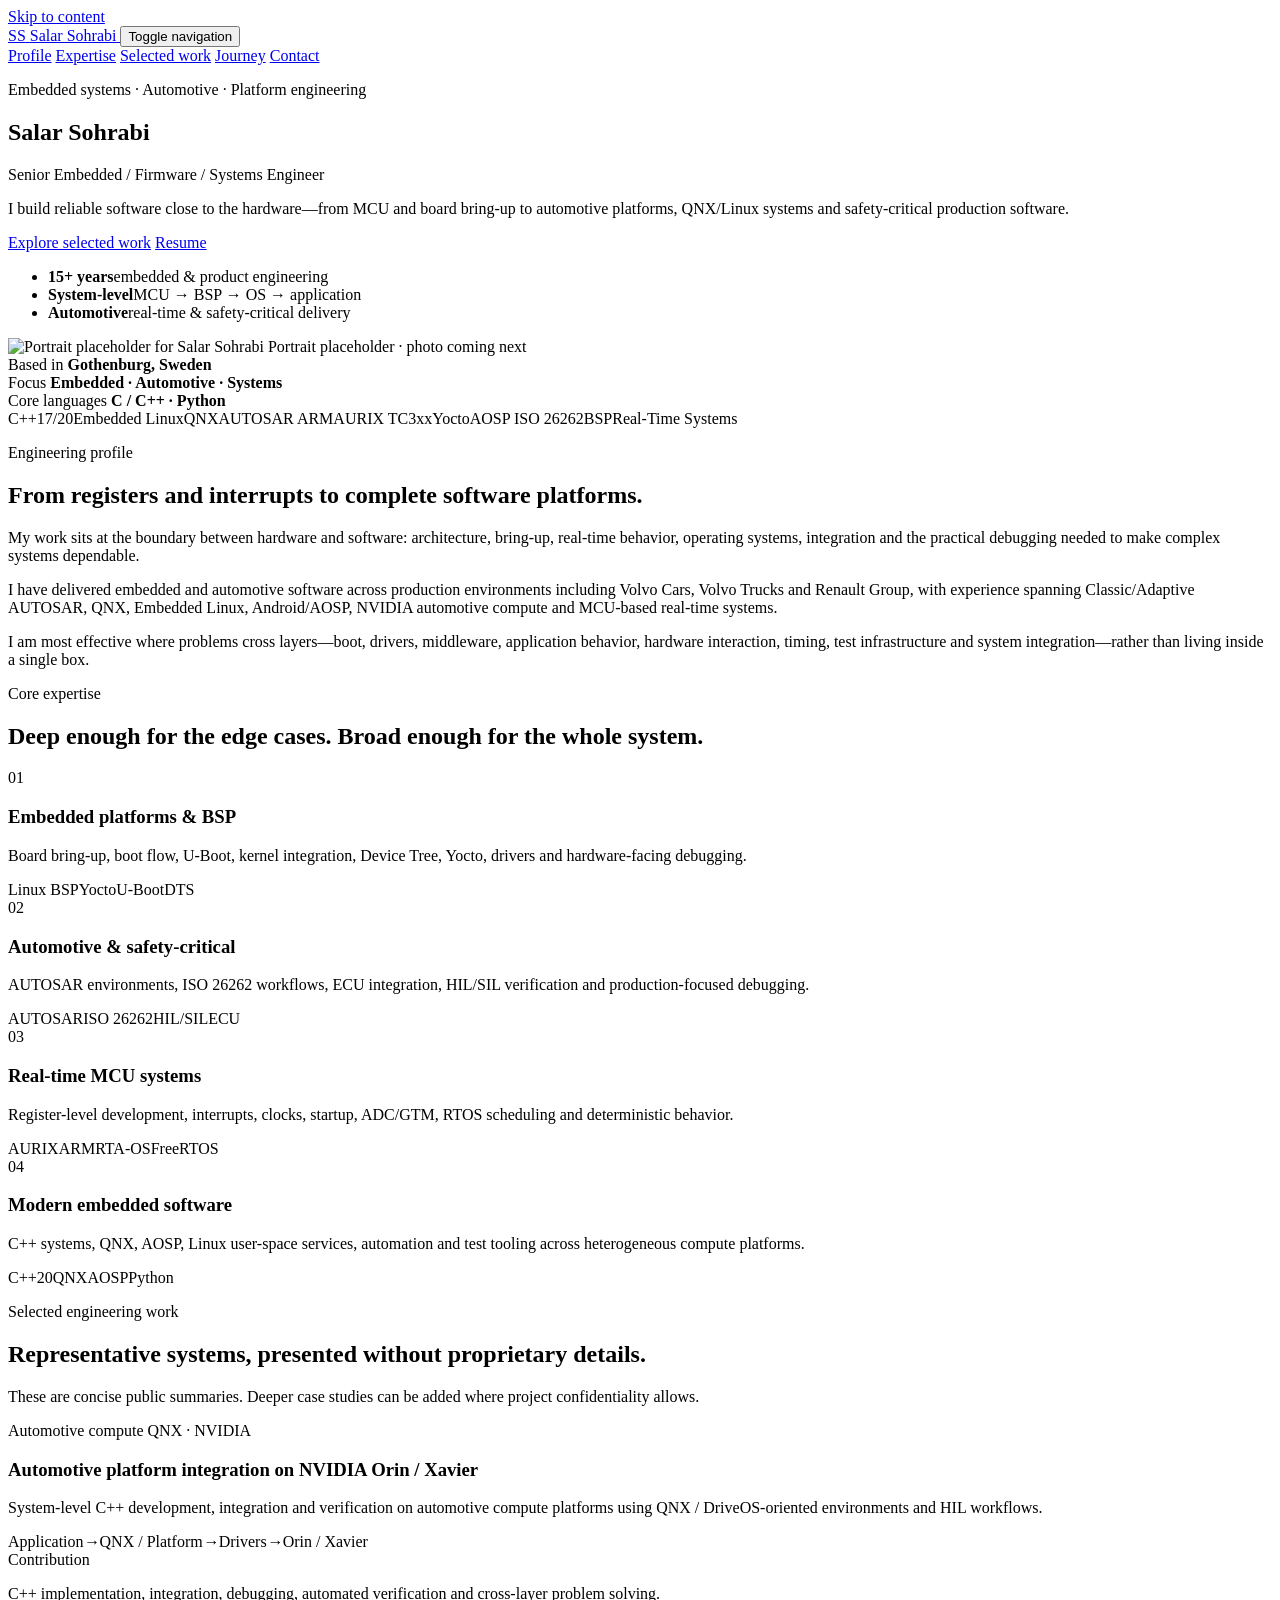
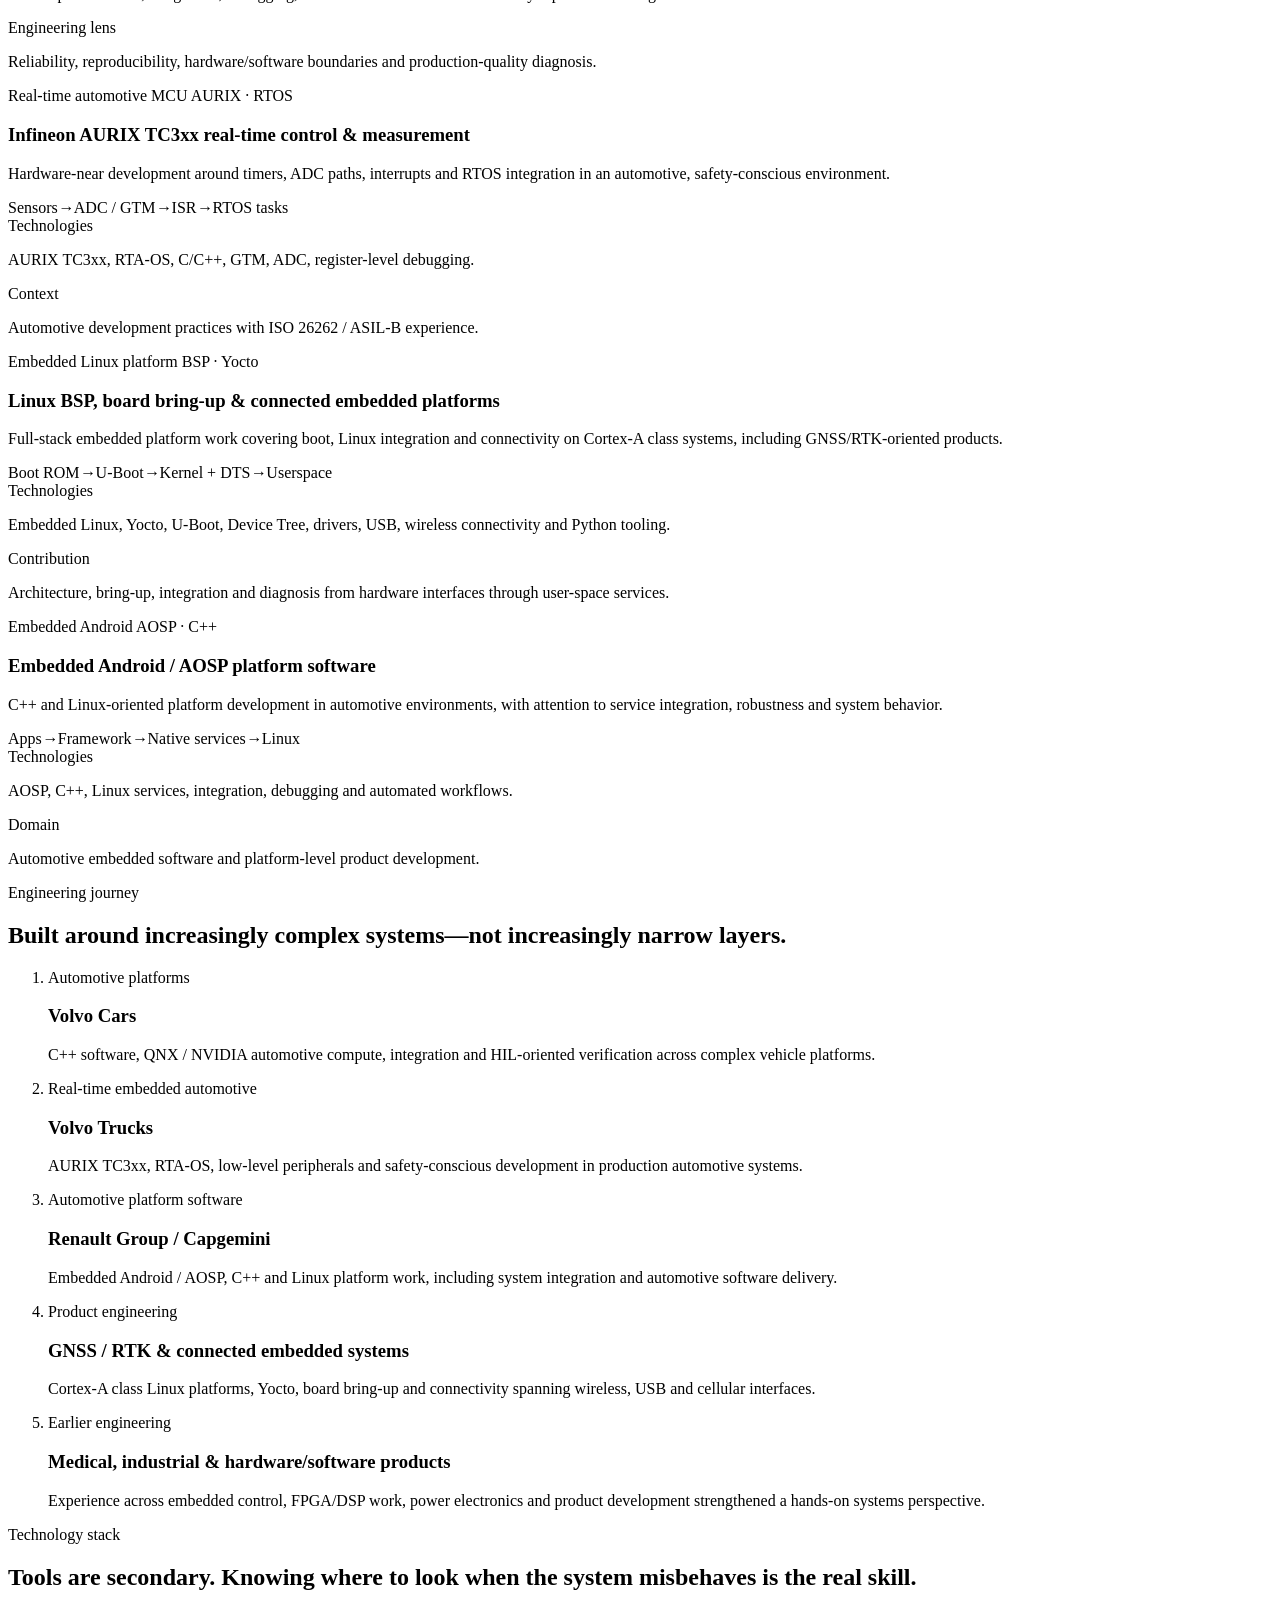
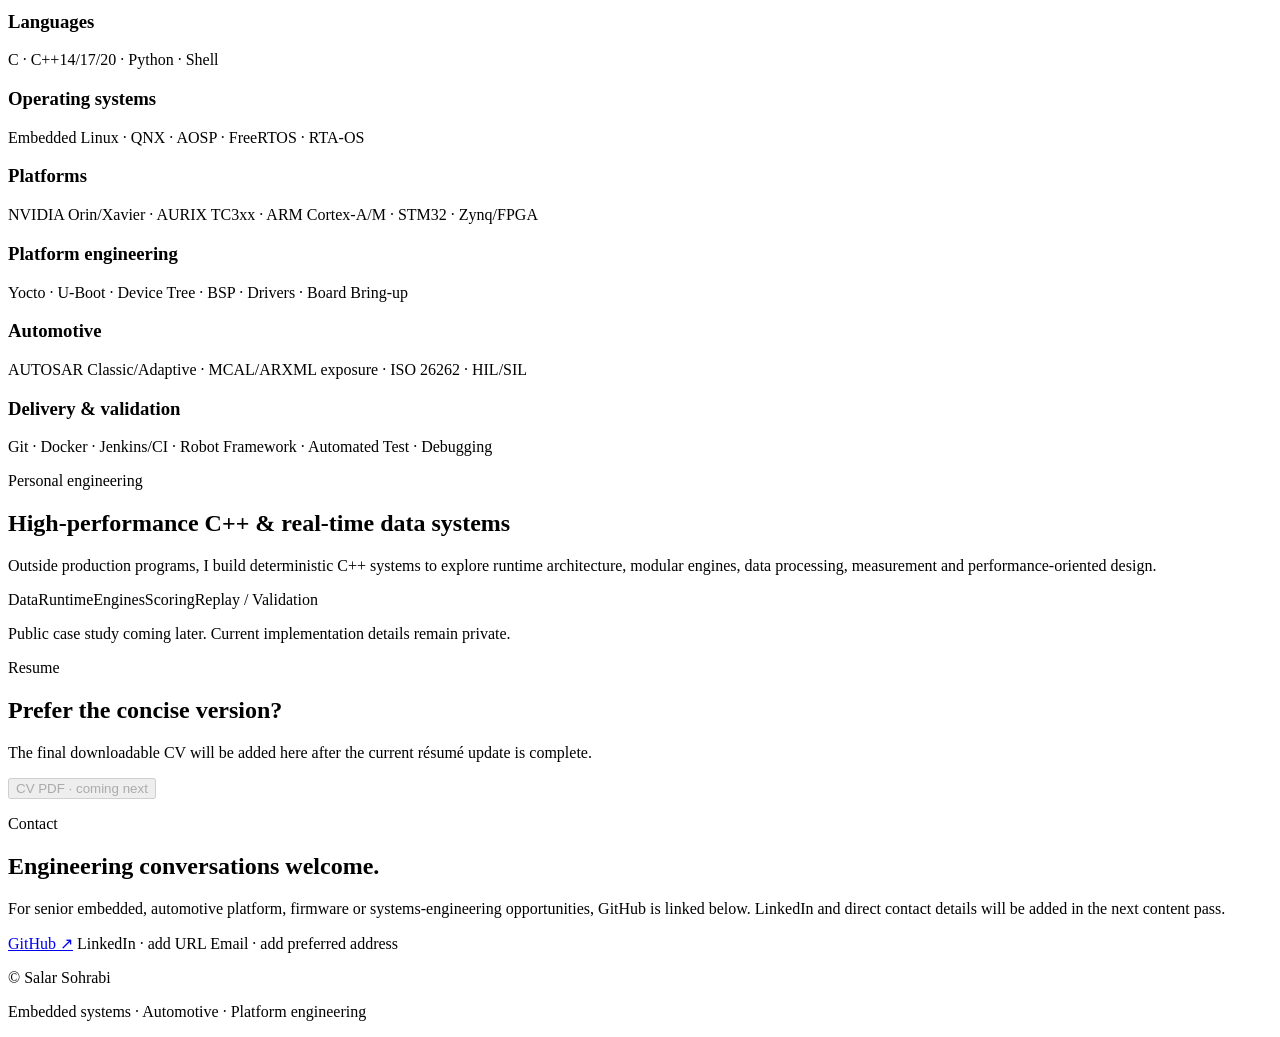
==== index.html @ dd39865b "Build initial portfolio structure" ====
<!doctype html>
<html lang="en">
<head>
  <meta charset="utf-8">
  <meta name="viewport" content="width=device-width, initial-scale=1">
  <meta name="theme-color" content="#f5f7fa">
  <meta name="color-scheme" content="light">

  <title>Salar Sohrabi — Senior Embedded & Systems Engineer</title>
  <meta name="description" content="Senior Embedded & Systems Engineer specializing in C++, automotive software, QNX, Embedded Linux, AUTOSAR, BSP development, safety-critical systems and high-performance software.">
  <meta name="author" content="Salar Sohrabi">
  <link rel="canonical" href="https://salarsohrabi.github.io/">

  <meta property="og:type" content="website">
  <meta property="og:title" content="Salar Sohrabi — Senior Embedded & Systems Engineer">
  <meta property="og:description" content="Embedded, automotive and systems engineering from MCU bring-up to QNX/Linux platforms and safety-critical software.">
  <meta property="og:url" content="https://salarsohrabi.github.io/">
  <meta property="og:image" content="https://salarsohrabi.github.io/assets/portrait-placeholder.svg">
  <meta name="twitter:card" content="summary_large_image">
  <meta name="twitter:title" content="Salar Sohrabi — Senior Embedded & Systems Engineer">
  <meta name="twitter:description" content="Embedded, automotive and systems engineering from MCU bring-up to QNX/Linux platforms and safety-critical software.">

  <link rel="icon" href="assets/favicon.svg" type="image/svg+xml">
  <link rel="stylesheet" href="styles.css">

  <script type="application/ld+json">
  {
    "@context": "https://schema.org",
    "@type": "Person",
    "name": "Salar Sohrabi",
    "url": "https://salarsohrabi.github.io/",
    "jobTitle": "Senior Embedded & Systems Engineer",
    "sameAs": ["https://github.com/salarsohrabi"],
    "knowsAbout": [
      "C++", "Embedded Linux", "QNX", "AUTOSAR", "ARM", "AURIX",
      "Board Bring-up", "Yocto", "AOSP", "ISO 26262", "Real-Time Systems"
    ]
  }
  </script>
</head>
<body>
  <a class="skip-link" href="#main">Skip to content</a>

  <header class="site-header" data-header>
    <div class="shell header-inner">
      <a class="brand" href="#top" aria-label="Salar Sohrabi — home">
        <span class="brand-mark" aria-hidden="true">SS</span>
        <span class="brand-name">Salar Sohrabi</span>
      </a>

      <button class="nav-toggle" type="button" aria-expanded="false" aria-controls="site-nav" data-nav-toggle>
        <span></span><span></span>
        <span class="sr-only">Toggle navigation</span>
      </button>

      <nav class="site-nav" id="site-nav" aria-label="Primary navigation" data-nav>
        <a href="#profile">Profile</a>
        <a href="#expertise">Expertise</a>
        <a href="#work">Selected work</a>
        <a href="#journey">Journey</a>
        <a href="#contact">Contact</a>
      </nav>
    </div>
  </header>

  <main id="main">
    <section class="hero section" id="top">
      <div class="hero-grid shell">
        <div class="hero-copy reveal">
          <p class="eyebrow">Embedded systems · Automotive · Platform engineering</p>
          <h1>Salar Sohrabi</h1>
          <p class="hero-role">Senior Embedded / Firmware / Systems Engineer</p>
          <p class="hero-intro">
            I build reliable software close to the hardware—from MCU and board bring-up to automotive platforms,
            QNX/Linux systems and safety-critical production software.
          </p>

          <div class="hero-actions" aria-label="Primary actions">
            <a class="button button-primary" href="#work">Explore selected work</a>
            <a class="button button-quiet" href="#resume">Resume</a>
          </div>

          <ul class="hero-signals" aria-label="Career highlights">
            <li><strong>15+ years</strong><span>embedded & product engineering</span></li>
            <li><strong>System-level</strong><span>MCU → BSP → OS → application</span></li>
            <li><strong>Automotive</strong><span>real-time & safety-critical delivery</span></li>
          </ul>
        </div>

        <aside class="hero-card reveal" aria-label="Profile summary">
          <div class="portrait-frame">
            <img src="assets/portrait-placeholder.svg" alt="Portrait placeholder for Salar Sohrabi">
            <span class="portrait-note">Portrait placeholder · photo coming next</span>
          </div>

          <div class="profile-snapshot">
            <div>
              <span class="micro-label">Based in</span>
              <strong>Gothenburg, Sweden</strong>
            </div>
            <div>
              <span class="micro-label">Focus</span>
              <strong>Embedded · Automotive · Systems</strong>
            </div>
            <div>
              <span class="micro-label">Core languages</span>
              <strong>C / C++ · Python</strong>
            </div>
          </div>
        </aside>
      </div>

      <div class="technology-rail shell reveal" aria-label="Core technologies">
        <span>C++17/20</span><span>Embedded Linux</span><span>QNX</span><span>AUTOSAR</span>
        <span>ARM</span><span>AURIX TC3xx</span><span>Yocto</span><span>AOSP</span>
        <span>ISO 26262</span><span>BSP</span><span>Real-Time Systems</span>
      </div>
    </section>

    <section class="section section-soft" id="profile">
      <div class="shell section-grid">
        <div class="section-heading reveal">
          <p class="eyebrow">Engineering profile</p>
          <h2>From registers and interrupts to complete software platforms.</h2>
        </div>
        <div class="profile-copy reveal">
          <p class="lead">
            My work sits at the boundary between hardware and software: architecture, bring-up, real-time behavior,
            operating systems, integration and the practical debugging needed to make complex systems dependable.
          </p>
          <p>
            I have delivered embedded and automotive software across production environments including Volvo Cars,
            Volvo Trucks and Renault Group, with experience spanning Classic/Adaptive AUTOSAR, QNX, Embedded Linux,
            Android/AOSP, NVIDIA automotive compute and MCU-based real-time systems.
          </p>
          <p>
            I am most effective where problems cross layers—boot, drivers, middleware, application behavior,
            hardware interaction, timing, test infrastructure and system integration—rather than living inside a single box.
          </p>
        </div>
      </div>
    </section>

    <section class="section" id="expertise">
      <div class="shell">
        <div class="section-heading compact reveal">
          <p class="eyebrow">Core expertise</p>
          <h2>Deep enough for the edge cases. Broad enough for the whole system.</h2>
        </div>

        <div class="expertise-grid">
          <article class="expertise-card reveal">
            <span class="card-index">01</span>
            <h3>Embedded platforms & BSP</h3>
            <p>Board bring-up, boot flow, U-Boot, kernel integration, Device Tree, Yocto, drivers and hardware-facing debugging.</p>
            <div class="tag-row"><span>Linux BSP</span><span>Yocto</span><span>U-Boot</span><span>DTS</span></div>
          </article>

          <article class="expertise-card reveal">
            <span class="card-index">02</span>
            <h3>Automotive & safety-critical</h3>
            <p>AUTOSAR environments, ISO 26262 workflows, ECU integration, HIL/SIL verification and production-focused debugging.</p>
            <div class="tag-row"><span>AUTOSAR</span><span>ISO 26262</span><span>HIL/SIL</span><span>ECU</span></div>
          </article>

          <article class="expertise-card reveal">
            <span class="card-index">03</span>
            <h3>Real-time MCU systems</h3>
            <p>Register-level development, interrupts, clocks, startup, ADC/GTM, RTOS scheduling and deterministic behavior.</p>
            <div class="tag-row"><span>AURIX</span><span>ARM</span><span>RTA-OS</span><span>FreeRTOS</span></div>
          </article>

          <article class="expertise-card reveal">
            <span class="card-index">04</span>
            <h3>Modern embedded software</h3>
            <p>C++ systems, QNX, AOSP, Linux user-space services, automation and test tooling across heterogeneous compute platforms.</p>
            <div class="tag-row"><span>C++20</span><span>QNX</span><span>AOSP</span><span>Python</span></div>
          </article>
        </div>
      </div>
    </section>

    <section class="section section-dark" id="work">
      <div class="shell">
        <div class="section-heading section-heading-dark reveal">
          <p class="eyebrow">Selected engineering work</p>
          <h2>Representative systems, presented without proprietary details.</h2>
          <p>These are concise public summaries. Deeper case studies can be added where project confidentiality allows.</p>
        </div>

        <div class="work-stack">
          <article class="work-card reveal">
            <div class="work-meta">
              <span>Automotive compute</span>
              <span>QNX · NVIDIA</span>
            </div>
            <div class="work-main">
              <div>
                <h3>Automotive platform integration on NVIDIA Orin / Xavier</h3>
                <p>System-level C++ development, integration and verification on automotive compute platforms using QNX / DriveOS-oriented environments and HIL workflows.</p>
              </div>
              <div class="architecture" aria-label="Simplified architecture">
                <span>Application</span><i>→</i><span>QNX / Platform</span><i>→</i><span>Drivers</span><i>→</i><span>Orin / Xavier</span>
              </div>
            </div>
            <div class="work-details">
              <div><span class="micro-label">Contribution</span><p>C++ implementation, integration, debugging, automated verification and cross-layer problem solving.</p></div>
              <div><span class="micro-label">Engineering lens</span><p>Reliability, reproducibility, hardware/software boundaries and production-quality diagnosis.</p></div>
            </div>
          </article>

          <article class="work-card reveal">
            <div class="work-meta">
              <span>Real-time automotive MCU</span>
              <span>AURIX · RTOS</span>
            </div>
            <div class="work-main">
              <div>
                <h3>Infineon AURIX TC3xx real-time control & measurement</h3>
                <p>Hardware-near development around timers, ADC paths, interrupts and RTOS integration in an automotive, safety-conscious environment.</p>
              </div>
              <div class="architecture" aria-label="Simplified signal path">
                <span>Sensors</span><i>→</i><span>ADC / GTM</span><i>→</i><span>ISR</span><i>→</i><span>RTOS tasks</span>
              </div>
            </div>
            <div class="work-details">
              <div><span class="micro-label">Technologies</span><p>AURIX TC3xx, RTA-OS, C/C++, GTM, ADC, register-level debugging.</p></div>
              <div><span class="micro-label">Context</span><p>Automotive development practices with ISO 26262 / ASIL-B experience.</p></div>
            </div>
          </article>

          <article class="work-card reveal">
            <div class="work-meta">
              <span>Embedded Linux platform</span>
              <span>BSP · Yocto</span>
            </div>
            <div class="work-main">
              <div>
                <h3>Linux BSP, board bring-up & connected embedded platforms</h3>
                <p>Full-stack embedded platform work covering boot, Linux integration and connectivity on Cortex-A class systems, including GNSS/RTK-oriented products.</p>
              </div>
              <div class="architecture" aria-label="Simplified boot architecture">
                <span>Boot ROM</span><i>→</i><span>U-Boot</span><i>→</i><span>Kernel + DTS</span><i>→</i><span>Userspace</span>
              </div>
            </div>
            <div class="work-details">
              <div><span class="micro-label">Technologies</span><p>Embedded Linux, Yocto, U-Boot, Device Tree, drivers, USB, wireless connectivity and Python tooling.</p></div>
              <div><span class="micro-label">Contribution</span><p>Architecture, bring-up, integration and diagnosis from hardware interfaces through user-space services.</p></div>
            </div>
          </article>

          <article class="work-card reveal">
            <div class="work-meta">
              <span>Embedded Android</span>
              <span>AOSP · C++</span>
            </div>
            <div class="work-main">
              <div>
                <h3>Embedded Android / AOSP platform software</h3>
                <p>C++ and Linux-oriented platform development in automotive environments, with attention to service integration, robustness and system behavior.</p>
              </div>
              <div class="architecture" aria-label="Simplified software architecture">
                <span>Apps</span><i>→</i><span>Framework</span><i>→</i><span>Native services</span><i>→</i><span>Linux</span>
              </div>
            </div>
            <div class="work-details">
              <div><span class="micro-label">Technologies</span><p>AOSP, C++, Linux services, integration, debugging and automated workflows.</p></div>
              <div><span class="micro-label">Domain</span><p>Automotive embedded software and platform-level product development.</p></div>
            </div>
          </article>
        </div>
      </div>
    </section>

    <section class="section" id="journey">
      <div class="shell journey-layout">
        <div class="section-heading sticky-heading reveal">
          <p class="eyebrow">Engineering journey</p>
          <h2>Built around increasingly complex systems—not increasingly narrow layers.</h2>
        </div>

        <ol class="timeline">
          <li class="timeline-item reveal">
            <div class="timeline-dot" aria-hidden="true"></div>
            <div class="timeline-copy">
              <span class="timeline-kicker">Automotive platforms</span>
              <h3>Volvo Cars</h3>
              <p>C++ software, QNX / NVIDIA automotive compute, integration and HIL-oriented verification across complex vehicle platforms.</p>
            </div>
          </li>
          <li class="timeline-item reveal">
            <div class="timeline-dot" aria-hidden="true"></div>
            <div class="timeline-copy">
              <span class="timeline-kicker">Real-time embedded automotive</span>
              <h3>Volvo Trucks</h3>
              <p>AURIX TC3xx, RTA-OS, low-level peripherals and safety-conscious development in production automotive systems.</p>
            </div>
          </li>
          <li class="timeline-item reveal">
            <div class="timeline-dot" aria-hidden="true"></div>
            <div class="timeline-copy">
              <span class="timeline-kicker">Automotive platform software</span>
              <h3>Renault Group / Capgemini</h3>
              <p>Embedded Android / AOSP, C++ and Linux platform work, including system integration and automotive software delivery.</p>
            </div>
          </li>
          <li class="timeline-item reveal">
            <div class="timeline-dot" aria-hidden="true"></div>
            <div class="timeline-copy">
              <span class="timeline-kicker">Product engineering</span>
              <h3>GNSS / RTK & connected embedded systems</h3>
              <p>Cortex-A class Linux platforms, Yocto, board bring-up and connectivity spanning wireless, USB and cellular interfaces.</p>
            </div>
          </li>
          <li class="timeline-item reveal">
            <div class="timeline-dot" aria-hidden="true"></div>
            <div class="timeline-copy">
              <span class="timeline-kicker">Earlier engineering</span>
              <h3>Medical, industrial & hardware/software products</h3>
              <p>Experience across embedded control, FPGA/DSP work, power electronics and product development strengthened a hands-on systems perspective.</p>
            </div>
          </li>
        </ol>
      </div>
    </section>

    <section class="section section-soft" id="stack">
      <div class="shell">
        <div class="section-heading compact reveal">
          <p class="eyebrow">Technology stack</p>
          <h2>Tools are secondary. Knowing where to look when the system misbehaves is the real skill.</h2>
        </div>

        <div class="stack-grid">
          <div class="stack-group reveal"><h3>Languages</h3><p>C · C++14/17/20 · Python · Shell</p></div>
          <div class="stack-group reveal"><h3>Operating systems</h3><p>Embedded Linux · QNX · AOSP · FreeRTOS · RTA-OS</p></div>
          <div class="stack-group reveal"><h3>Platforms</h3><p>NVIDIA Orin/Xavier · AURIX TC3xx · ARM Cortex-A/M · STM32 · Zynq/FPGA</p></div>
          <div class="stack-group reveal"><h3>Platform engineering</h3><p>Yocto · U-Boot · Device Tree · BSP · Drivers · Board Bring-up</p></div>
          <div class="stack-group reveal"><h3>Automotive</h3><p>AUTOSAR Classic/Adaptive · MCAL/ARXML exposure · ISO 26262 · HIL/SIL</p></div>
          <div class="stack-group reveal"><h3>Delivery & validation</h3><p>Git · Docker · Jenkins/CI · Robot Framework · Automated Test · Debugging</p></div>
        </div>
      </div>
    </section>

    <section class="section" id="systems">
      <div class="shell systems-panel reveal">
        <div>
          <p class="eyebrow">Personal engineering</p>
          <h2>High-performance C++ & real-time data systems</h2>
          <p>
            Outside production programs, I build deterministic C++ systems to explore runtime architecture,
            modular engines, data processing, measurement and performance-oriented design.
          </p>
        </div>
        <div class="systems-diagram" aria-label="System concept diagram">
          <span>Data</span><i></i><span>Runtime</span><i></i><span>Engines</span><i></i><span>Scoring</span><i></i><span>Replay / Validation</span>
        </div>
        <p class="systems-note">Public case study coming later. Current implementation details remain private.</p>
      </div>
    </section>

    <section class="section section-resume" id="resume">
      <div class="shell resume-panel reveal">
        <div>
          <p class="eyebrow">Resume</p>
          <h2>Prefer the concise version?</h2>
          <p>The final downloadable CV will be added here after the current résumé update is complete.</p>
        </div>
        <button class="button button-disabled" type="button" disabled aria-disabled="true">CV PDF · coming next</button>
      </div>
    </section>

    <section class="section" id="contact">
      <div class="shell contact-panel reveal">
        <div>
          <p class="eyebrow">Contact</p>
          <h2>Engineering conversations welcome.</h2>
          <p>For senior embedded, automotive platform, firmware or systems-engineering opportunities, GitHub is linked below. LinkedIn and direct contact details will be added in the next content pass.</p>
        </div>
        <div class="contact-links">
          <a href="https://github.com/salarsohrabi" target="_blank" rel="noreferrer">GitHub <span aria-hidden="true">↗</span></a>
          <span class="pending-link">LinkedIn · add URL</span>
          <span class="pending-link">Email · add preferred address</span>
        </div>
      </div>
    </section>
  </main>

  <footer class="site-footer">
    <div class="shell footer-inner">
      <p>© <span data-year></span> Salar Sohrabi</p>
      <p>Embedded systems · Automotive · Platform engineering</p>
    </div>
  </footer>

  <script src="script.js" defer></script>
</body>
</html>
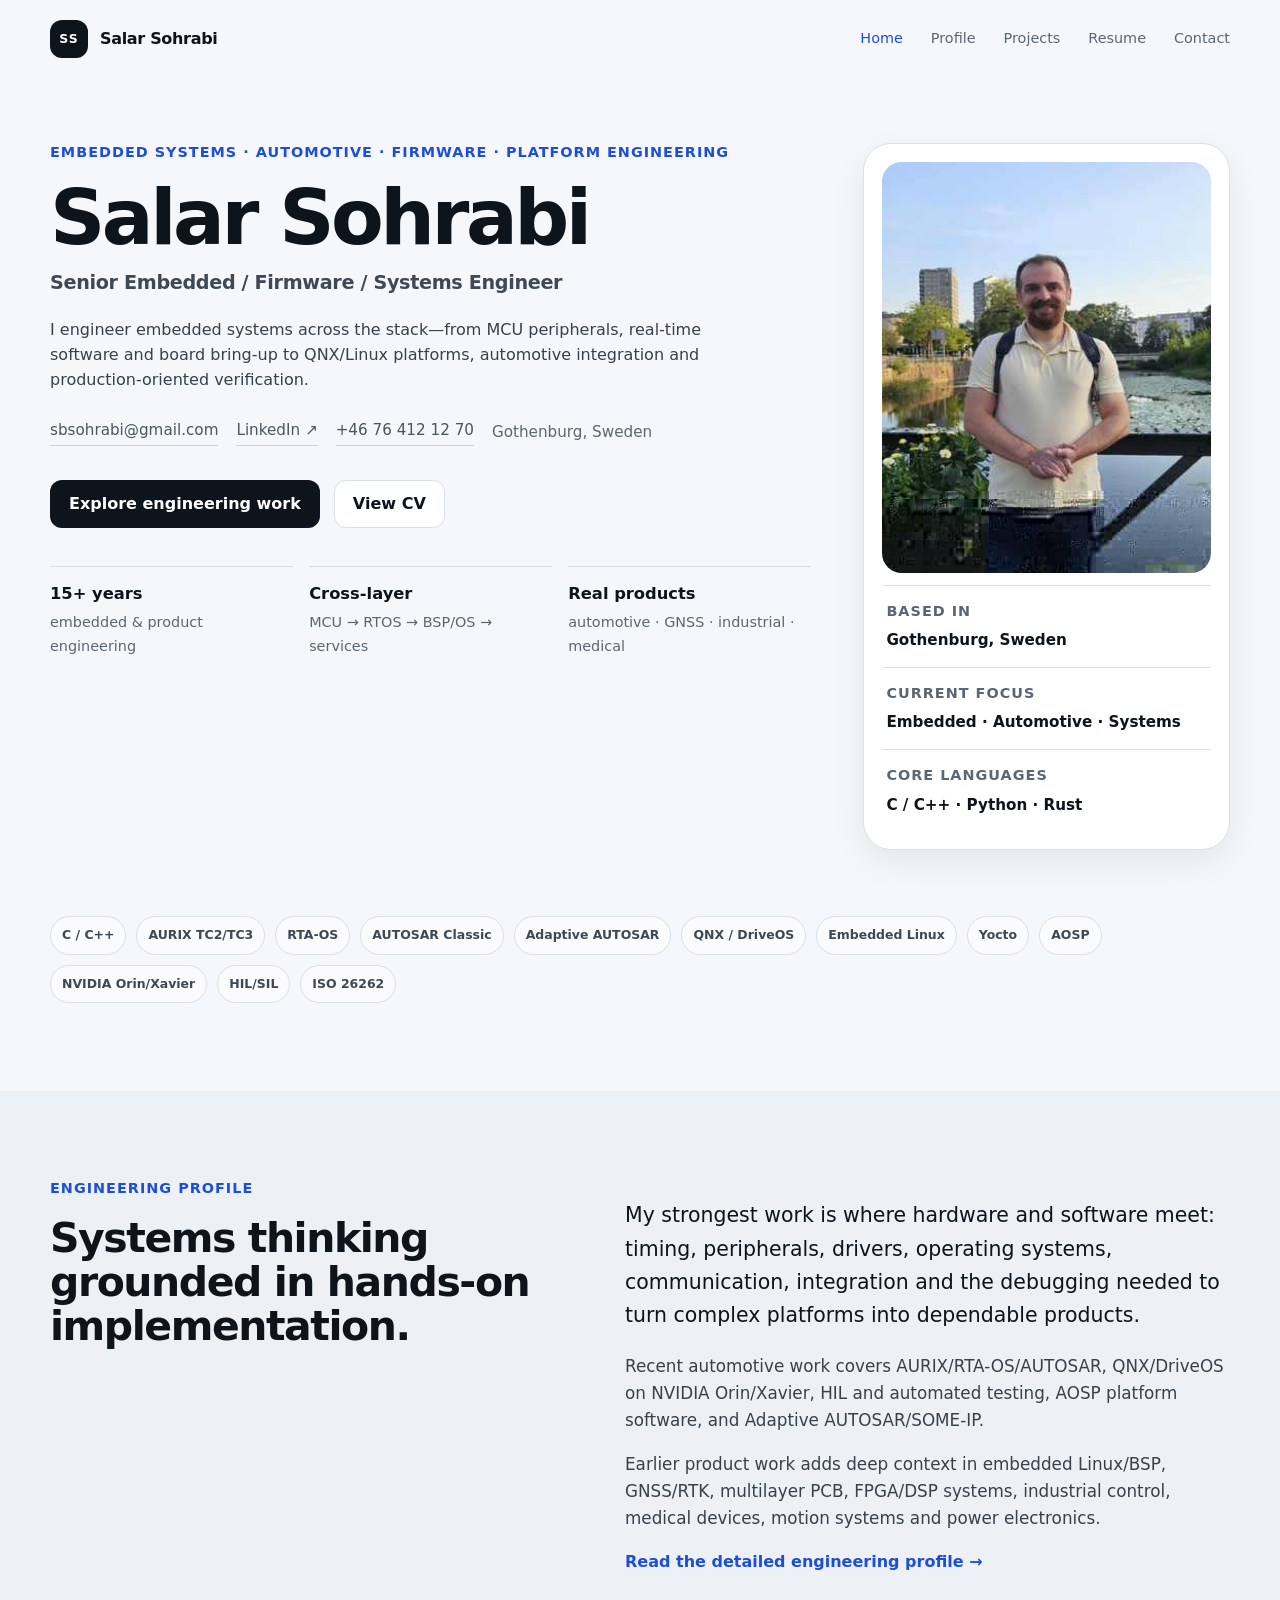
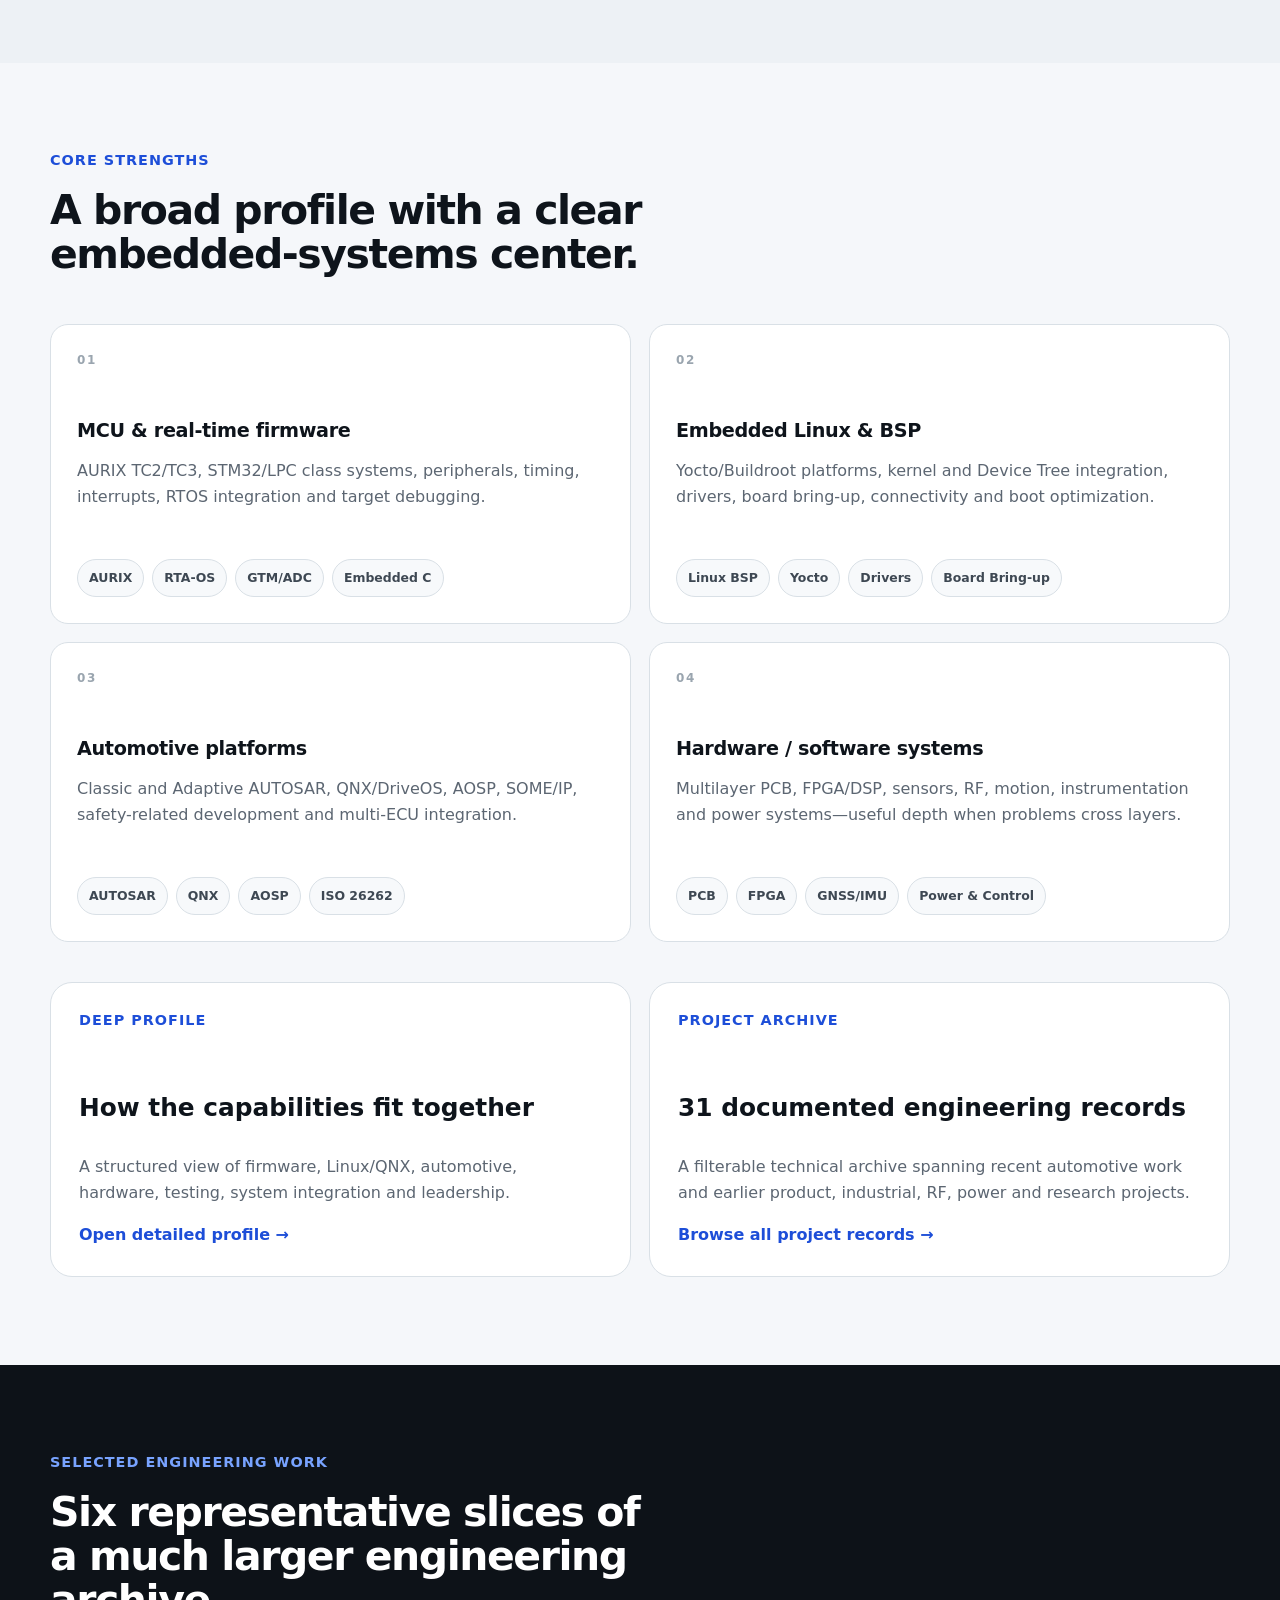
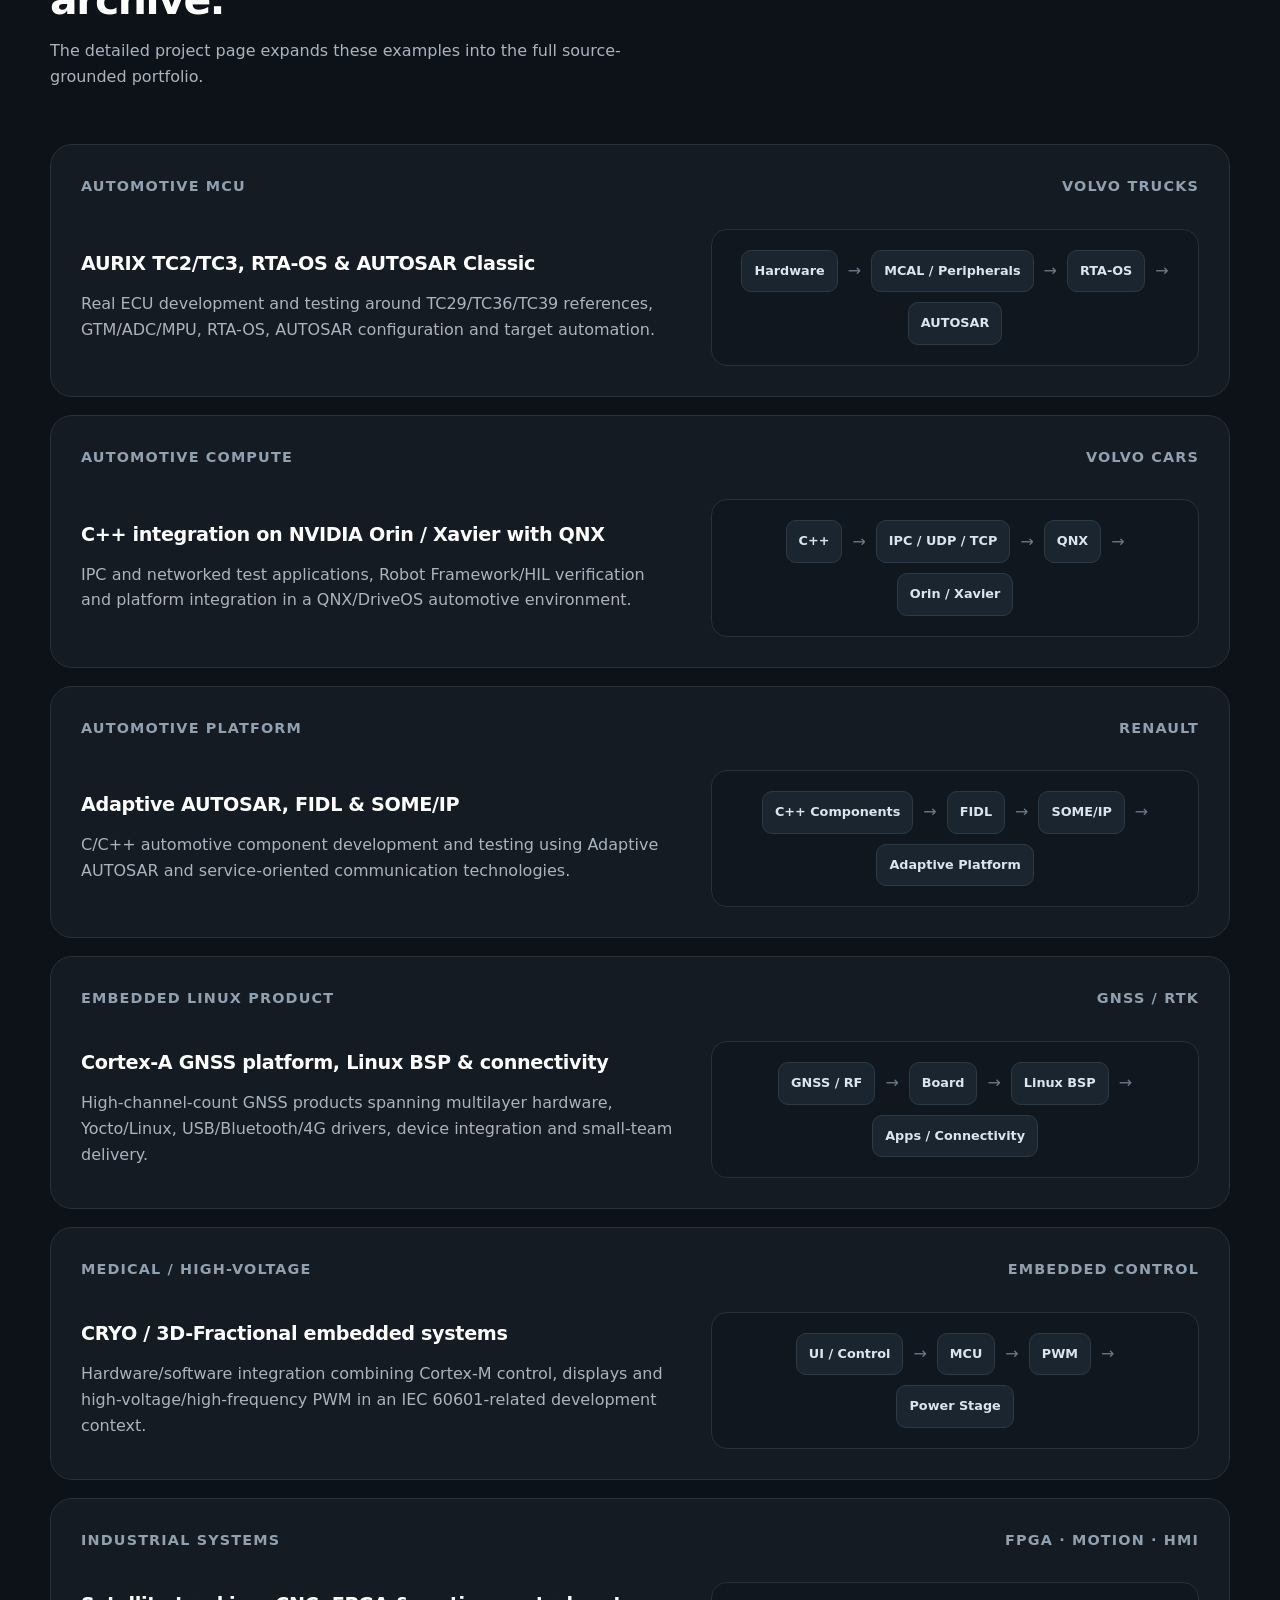
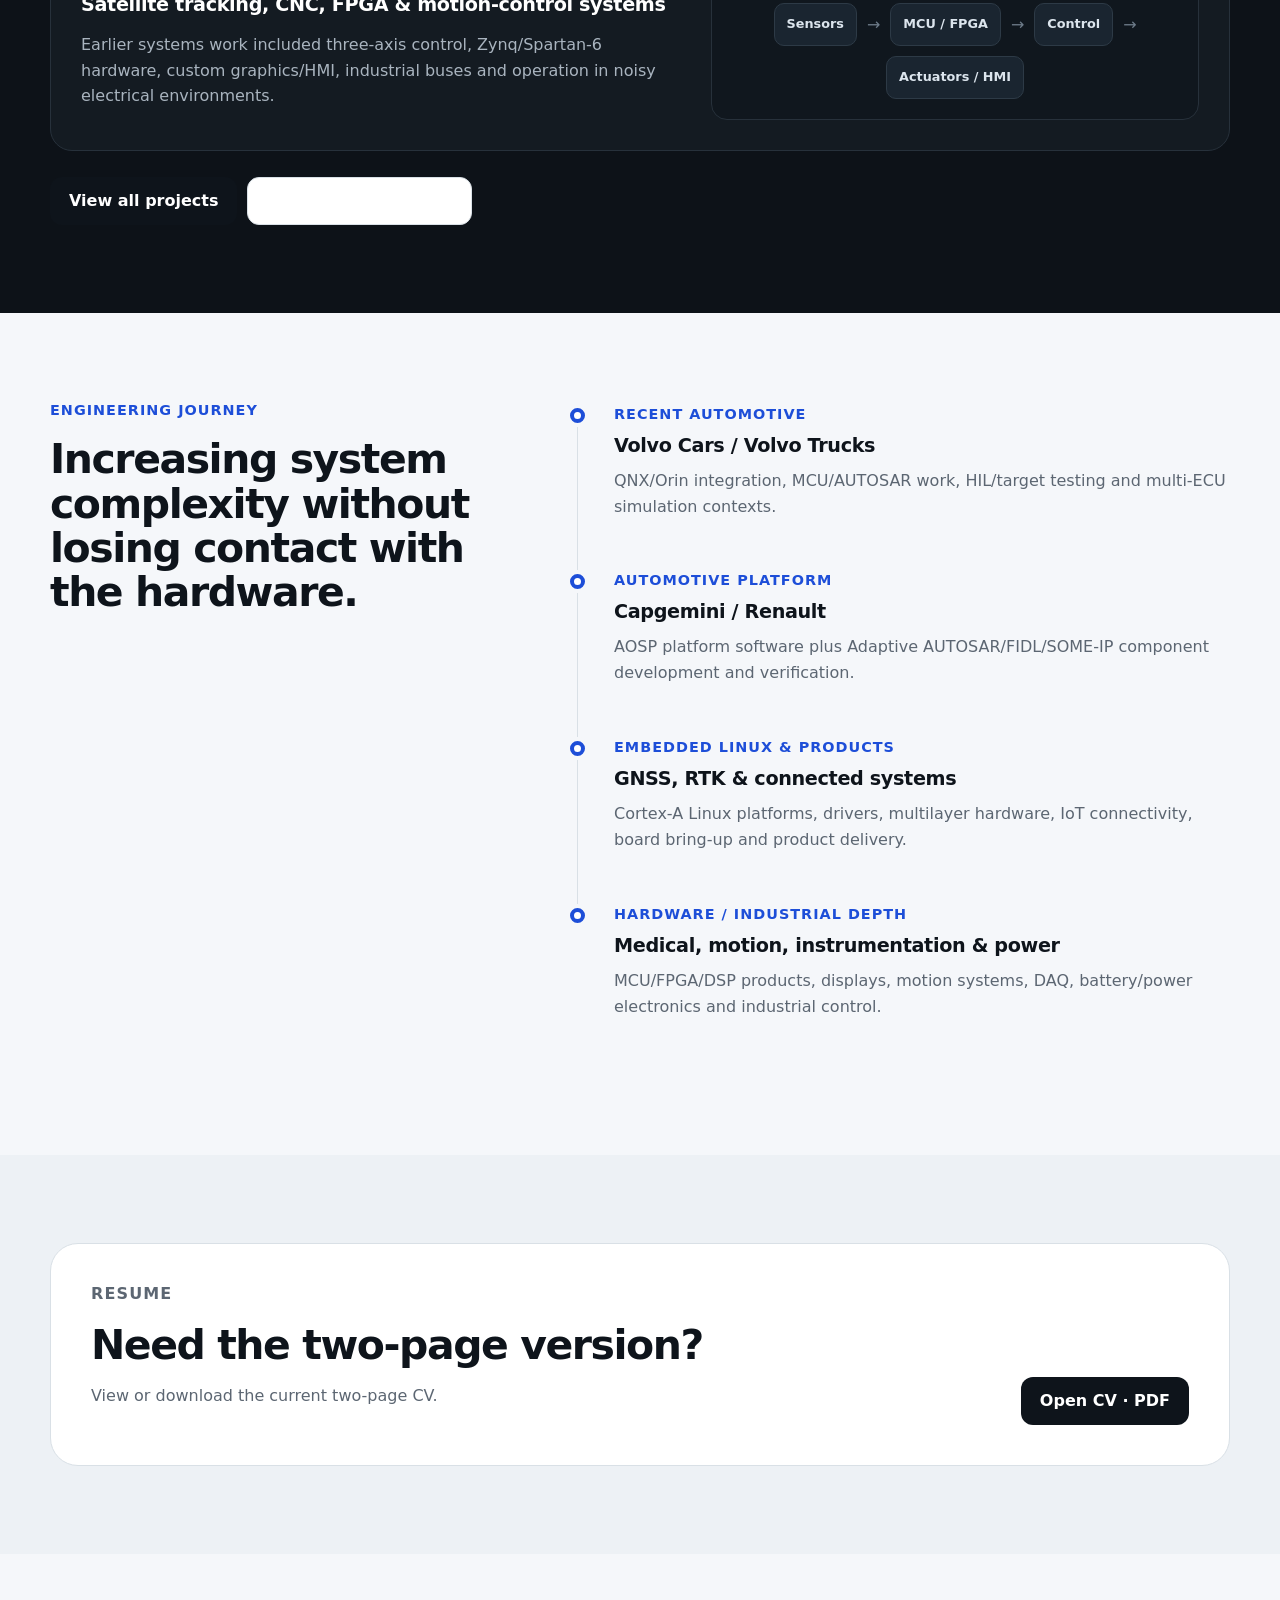
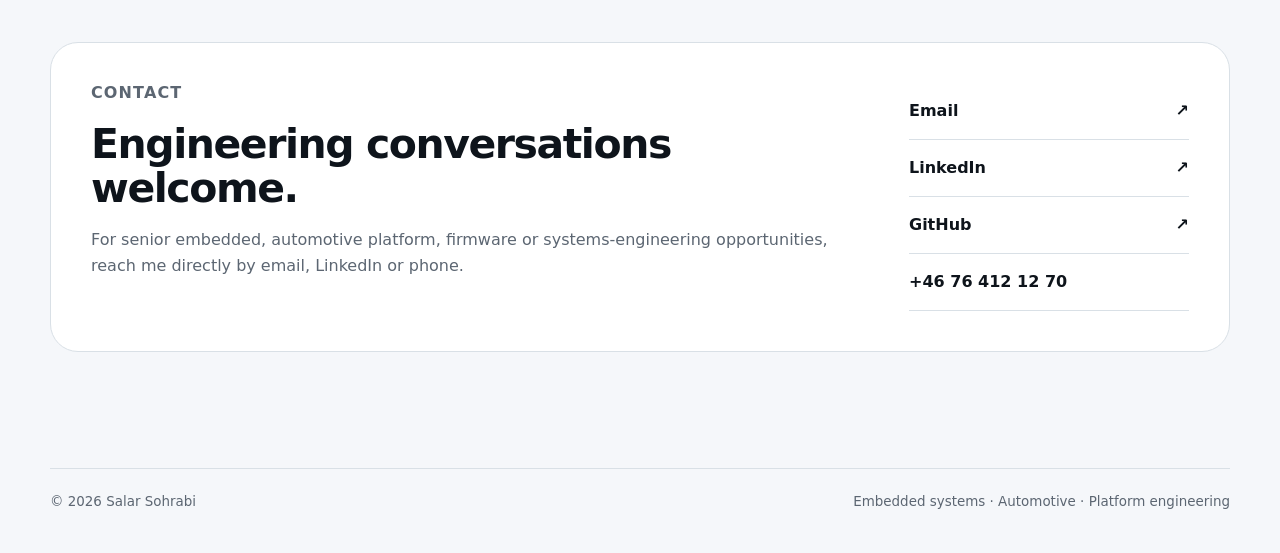
==== commit 3bcd841b: "Rebuild homepage around consolidated career profile" ====
--- a/index.html
+++ b/index.html
@@ -7,21 +7,21 @@
   <meta name="color-scheme" content="light">
 
   <title>Salar Sohrabi — Senior Embedded & Systems Engineer</title>
-  <meta name="description" content="Senior Embedded & Systems Engineer specializing in C++, automotive software, QNX, Embedded Linux, AUTOSAR, BSP development, safety-critical systems and high-performance software.">
+  <meta name="description" content="Senior embedded systems engineer with 15+ years across automotive software, real-time firmware, QNX, Embedded Linux, AUTOSAR, BSP, hardware/software integration and product engineering.">
   <meta name="author" content="Salar Sohrabi">
   <link rel="canonical" href="https://salarsohrabi.github.io/">
 
   <meta property="og:type" content="website">
   <meta property="og:title" content="Salar Sohrabi — Senior Embedded & Systems Engineer">
-  <meta property="og:description" content="Embedded, automotive and systems engineering from MCU bring-up to QNX/Linux platforms and safety-critical software.">
+  <meta property="og:description" content="Embedded systems across the stack: MCU/RTOS, automotive software, QNX/Linux platforms, BSP, integration and product engineering.">
   <meta property="og:url" content="https://salarsohrabi.github.io/">
-  <meta property="og:image" content="https://salarsohrabi.github.io/assets/portrait-placeholder.svg">
+  <meta property="og:image" content="https://salarsohrabi.github.io/assets/profile-photo.jpg">
   <meta name="twitter:card" content="summary_large_image">
-  <meta name="twitter:title" content="Salar Sohrabi — Senior Embedded & Systems Engineer">
-  <meta name="twitter:description" content="Embedded, automotive and systems engineering from MCU bring-up to QNX/Linux platforms and safety-critical software.">
 
   <link rel="icon" href="assets/favicon.svg" type="image/svg+xml">
   <link rel="stylesheet" href="styles.css">
+  <link rel="stylesheet" href="custom.css">
+  <link rel="stylesheet" href="portfolio.css">
 
   <script type="application/ld+json">
   {
@@ -30,10 +30,14 @@
     "name": "Salar Sohrabi",
     "url": "https://salarsohrabi.github.io/",
     "jobTitle": "Senior Embedded & Systems Engineer",
-    "sameAs": ["https://github.com/salarsohrabi"],
+    "sameAs": [
+      "https://github.com/salarsohrabi",
+      "https://www.linkedin.com/in/salarsohrabi"
+    ],
     "knowsAbout": [
-      "C++", "Embedded Linux", "QNX", "AUTOSAR", "ARM", "AURIX",
-      "Board Bring-up", "Yocto", "AOSP", "ISO 26262", "Real-Time Systems"
+      "C", "C++", "Embedded Linux", "QNX", "AUTOSAR", "ARM", "AURIX",
+      "Board Bring-up", "Yocto", "AOSP", "ISO 26262", "Real-Time Systems",
+      "GNSS", "Hardware Software Integration"
     ]
   }
   </script>
@@ -47,17 +51,14 @@
         <span class="brand-mark" aria-hidden="true">SS</span>
         <span class="brand-name">Salar Sohrabi</span>
       </a>
-
       <button class="nav-toggle" type="button" aria-expanded="false" aria-controls="site-nav" data-nav-toggle>
-        <span></span><span></span>
-        <span class="sr-only">Toggle navigation</span>
+        <span></span><span></span><span class="sr-only">Toggle navigation</span>
       </button>
-
       <nav class="site-nav" id="site-nav" aria-label="Primary navigation" data-nav>
-        <a href="#profile">Profile</a>
-        <a href="#expertise">Expertise</a>
-        <a href="#work">Selected work</a>
-        <a href="#journey">Journey</a>
+        <a href="index.html" aria-current="page">Home</a>
+        <a href="profile.html">Profile</a>
+        <a href="projects.html">Projects</a>
+        <a href="#resume">Resume</a>
         <a href="#contact">Contact</a>
       </nav>
     </div>
@@ -67,53 +68,51 @@
     <section class="hero section" id="top">
       <div class="hero-grid shell">
         <div class="hero-copy reveal">
-          <p class="eyebrow">Embedded systems · Automotive · Platform engineering</p>
+          <p class="eyebrow">Embedded systems · Automotive · Firmware · Platform engineering</p>
           <h1>Salar Sohrabi</h1>
           <p class="hero-role">Senior Embedded / Firmware / Systems Engineer</p>
           <p class="hero-intro">
-            I build reliable software close to the hardware—from MCU and board bring-up to automotive platforms,
-            QNX/Linux systems and safety-critical production software.
+            I engineer embedded systems across the stack—from MCU peripherals, real-time software and board bring-up
+            to QNX/Linux platforms, automotive integration and production-oriented verification.
           </p>
 
           <div class="hero-actions" aria-label="Primary actions">
-            <a class="button button-primary" href="#work">Explore selected work</a>
-            <a class="button button-quiet" href="#resume">Resume</a>
+            <a class="button button-primary" href="projects.html">Explore engineering work</a>
+            <a class="button button-quiet" href="#resume">View CV</a>
           </div>
 
           <ul class="hero-signals" aria-label="Career highlights">
             <li><strong>15+ years</strong><span>embedded & product engineering</span></li>
-            <li><strong>System-level</strong><span>MCU → BSP → OS → application</span></li>
-            <li><strong>Automotive</strong><span>real-time & safety-critical delivery</span></li>
+            <li><strong>Cross-layer</strong><span>MCU → RTOS → BSP/OS → services</span></li>
+            <li><strong>Real products</strong><span>automotive · GNSS · industrial · medical</span></li>
           </ul>
         </div>
 
         <aside class="hero-card reveal" aria-label="Profile summary">
           <div class="portrait-frame">
-            <img src="assets/portrait-placeholder.svg" alt="Portrait placeholder for Salar Sohrabi">
-            <span class="portrait-note">Portrait placeholder · photo coming next</span>
+            <img src="assets/profile-photo.jpg" alt="Salar Sohrabi">
           </div>
-
           <div class="profile-snapshot">
             <div>
               <span class="micro-label">Based in</span>
               <strong>Gothenburg, Sweden</strong>
             </div>
             <div>
-              <span class="micro-label">Focus</span>
+              <span class="micro-label">Current focus</span>
               <strong>Embedded · Automotive · Systems</strong>
             </div>
             <div>
               <span class="micro-label">Core languages</span>
-              <strong>C / C++ · Python</strong>
+              <strong>C · C++ · Python</strong>
             </div>
           </div>
         </aside>
       </div>
 
       <div class="technology-rail shell reveal" aria-label="Core technologies">
-        <span>C++17/20</span><span>Embedded Linux</span><span>QNX</span><span>AUTOSAR</span>
-        <span>ARM</span><span>AURIX TC3xx</span><span>Yocto</span><span>AOSP</span>
-        <span>ISO 26262</span><span>BSP</span><span>Real-Time Systems</span>
+        <span>C / C++</span><span>AURIX TC2/TC3</span><span>RTA-OS</span><span>AUTOSAR Classic</span>
+        <span>Adaptive AUTOSAR</span><span>QNX / DriveOS</span><span>Embedded Linux</span><span>Yocto</span>
+        <span>AOSP</span><span>NVIDIA Orin/Xavier</span><span>HIL/SIL</span><span>ISO 26262</span>
       </div>
     </section>
 
@@ -121,22 +120,22 @@
       <div class="shell section-grid">
         <div class="section-heading reveal">
           <p class="eyebrow">Engineering profile</p>
-          <h2>From registers and interrupts to complete software platforms.</h2>
+          <h2>Systems thinking grounded in hands-on implementation.</h2>
         </div>
         <div class="profile-copy reveal">
           <p class="lead">
-            My work sits at the boundary between hardware and software: architecture, bring-up, real-time behavior,
-            operating systems, integration and the practical debugging needed to make complex systems dependable.
+            My strongest work is where hardware and software meet: timing, peripherals, drivers, operating systems,
+            communication, integration and the debugging needed to turn complex platforms into dependable products.
           </p>
           <p>
-            I have delivered embedded and automotive software across production environments including Volvo Cars,
-            Volvo Trucks and Renault Group, with experience spanning Classic/Adaptive AUTOSAR, QNX, Embedded Linux,
-            Android/AOSP, NVIDIA automotive compute and MCU-based real-time systems.
+            Recent automotive work covers AURIX/RTA-OS/AUTOSAR, QNX/DriveOS on NVIDIA Orin/Xavier,
+            HIL and automated testing, AOSP platform software, and Adaptive AUTOSAR/SOME-IP.
           </p>
           <p>
-            I am most effective where problems cross layers—boot, drivers, middleware, application behavior,
-            hardware interaction, timing, test infrastructure and system integration—rather than living inside a single box.
+            Earlier product work adds deep context in embedded Linux/BSP, GNSS/RTK, multilayer PCB,
+            FPGA/DSP systems, industrial control, medical devices, motion systems and power electronics.
           </p>
+          <a class="text-link" href="profile.html">Read the detailed engineering profile →</a>
         </div>
       </div>
     </section>
@@ -144,37 +143,52 @@
     <section class="section" id="expertise">
       <div class="shell">
         <div class="section-heading compact reveal">
-          <p class="eyebrow">Core expertise</p>
-          <h2>Deep enough for the edge cases. Broad enough for the whole system.</h2>
+          <p class="eyebrow">Core strengths</p>
+          <h2>A broad profile with a clear embedded-systems center.</h2>
         </div>
 
         <div class="expertise-grid">
           <article class="expertise-card reveal">
             <span class="card-index">01</span>
-            <h3>Embedded platforms & BSP</h3>
-            <p>Board bring-up, boot flow, U-Boot, kernel integration, Device Tree, Yocto, drivers and hardware-facing debugging.</p>
-            <div class="tag-row"><span>Linux BSP</span><span>Yocto</span><span>U-Boot</span><span>DTS</span></div>
+            <h3>MCU & real-time firmware</h3>
+            <p>AURIX TC2/TC3, STM32/LPC class systems, peripherals, timing, interrupts, RTOS integration and target debugging.</p>
+            <div class="tag-row"><span>AURIX</span><span>RTA-OS</span><span>GTM/ADC</span><span>Embedded C</span></div>
           </article>
 
           <article class="expertise-card reveal">
             <span class="card-index">02</span>
-            <h3>Automotive & safety-critical</h3>
-            <p>AUTOSAR environments, ISO 26262 workflows, ECU integration, HIL/SIL verification and production-focused debugging.</p>
-            <div class="tag-row"><span>AUTOSAR</span><span>ISO 26262</span><span>HIL/SIL</span><span>ECU</span></div>
+            <h3>Embedded Linux & BSP</h3>
+            <p>Yocto/Buildroot platforms, kernel and Device Tree integration, drivers, board bring-up, connectivity and boot optimization.</p>
+            <div class="tag-row"><span>Linux BSP</span><span>Yocto</span><span>Drivers</span><span>Board Bring-up</span></div>
           </article>
 
           <article class="expertise-card reveal">
             <span class="card-index">03</span>
-            <h3>Real-time MCU systems</h3>
-            <p>Register-level development, interrupts, clocks, startup, ADC/GTM, RTOS scheduling and deterministic behavior.</p>
-            <div class="tag-row"><span>AURIX</span><span>ARM</span><span>RTA-OS</span><span>FreeRTOS</span></div>
+            <h3>Automotive platforms</h3>
+            <p>Classic and Adaptive AUTOSAR, QNX/DriveOS, AOSP, SOME/IP, safety-related development and multi-ECU integration.</p>
+            <div class="tag-row"><span>AUTOSAR</span><span>QNX</span><span>AOSP</span><span>ISO 26262</span></div>
           </article>
 
           <article class="expertise-card reveal">
             <span class="card-index">04</span>
-            <h3>Modern embedded software</h3>
-            <p>C++ systems, QNX, AOSP, Linux user-space services, automation and test tooling across heterogeneous compute platforms.</p>
-            <div class="tag-row"><span>C++20</span><span>QNX</span><span>AOSP</span><span>Python</span></div>
+            <h3>Hardware / software systems</h3>
+            <p>Multilayer PCB, FPGA/DSP, sensors, RF, motion, instrumentation and power systems—useful depth when problems cross layers.</p>
+            <div class="tag-row"><span>PCB</span><span>FPGA</span><span>GNSS/IMU</span><span>Power & Control</span></div>
+          </article>
+        </div>
+
+        <div class="home-paths reveal">
+          <article class="path-card">
+            <span class="eyebrow">Deep profile</span>
+            <h3>How the capabilities fit together</h3>
+            <p>A structured view of firmware, Linux/QNX, automotive, hardware, testing, system integration and leadership.</p>
+            <a href="profile.html">Open detailed profile →</a>
+          </article>
+          <article class="path-card">
+            <span class="eyebrow">Project archive</span>
+            <h3>31 documented engineering records</h3>
+            <p>A filterable technical archive spanning recent automotive work and earlier product, industrial, RF, power and research projects.</p>
+            <a href="projects.html">Browse all project records →</a>
           </article>
         </div>
       </div>
@@ -184,90 +198,81 @@
       <div class="shell">
         <div class="section-heading section-heading-dark reveal">
           <p class="eyebrow">Selected engineering work</p>
-          <h2>Representative systems, presented without proprietary details.</h2>
-          <p>These are concise public summaries. Deeper case studies can be added where project confidentiality allows.</p>
+          <h2>Six representative slices of a much larger engineering archive.</h2>
+          <p>The detailed project page expands these examples into the full source-grounded portfolio.</p>
         </div>
 
         <div class="work-stack">
           <article class="work-card reveal">
-            <div class="work-meta">
-              <span>Automotive compute</span>
-              <span>QNX · NVIDIA</span>
-            </div>
-            <div class="work-main">
-              <div>
-                <h3>Automotive platform integration on NVIDIA Orin / Xavier</h3>
-                <p>System-level C++ development, integration and verification on automotive compute platforms using QNX / DriveOS-oriented environments and HIL workflows.</p>
-              </div>
-              <div class="architecture" aria-label="Simplified architecture">
-                <span>Application</span><i>→</i><span>QNX / Platform</span><i>→</i><span>Drivers</span><i>→</i><span>Orin / Xavier</span>
-              </div>
-            </div>
-            <div class="work-details">
-              <div><span class="micro-label">Contribution</span><p>C++ implementation, integration, debugging, automated verification and cross-layer problem solving.</p></div>
-              <div><span class="micro-label">Engineering lens</span><p>Reliability, reproducibility, hardware/software boundaries and production-quality diagnosis.</p></div>
-            </div>
-          </article>
-
-          <article class="work-card reveal">
-            <div class="work-meta">
-              <span>Real-time automotive MCU</span>
-              <span>AURIX · RTOS</span>
-            </div>
-            <div class="work-main">
-              <div>
-                <h3>Infineon AURIX TC3xx real-time control & measurement</h3>
-                <p>Hardware-near development around timers, ADC paths, interrupts and RTOS integration in an automotive, safety-conscious environment.</p>
-              </div>
-              <div class="architecture" aria-label="Simplified signal path">
-                <span>Sensors</span><i>→</i><span>ADC / GTM</span><i>→</i><span>ISR</span><i>→</i><span>RTOS tasks</span>
-              </div>
-            </div>
-            <div class="work-details">
-              <div><span class="micro-label">Technologies</span><p>AURIX TC3xx, RTA-OS, C/C++, GTM, ADC, register-level debugging.</p></div>
-              <div><span class="micro-label">Context</span><p>Automotive development practices with ISO 26262 / ASIL-B experience.</p></div>
-            </div>
-          </article>
-
-          <article class="work-card reveal">
-            <div class="work-meta">
-              <span>Embedded Linux platform</span>
-              <span>BSP · Yocto</span>
-            </div>
-            <div class="work-main">
-              <div>
-                <h3>Linux BSP, board bring-up & connected embedded platforms</h3>
-                <p>Full-stack embedded platform work covering boot, Linux integration and connectivity on Cortex-A class systems, including GNSS/RTK-oriented products.</p>
-              </div>
-              <div class="architecture" aria-label="Simplified boot architecture">
-                <span>Boot ROM</span><i>→</i><span>U-Boot</span><i>→</i><span>Kernel + DTS</span><i>→</i><span>Userspace</span>
-              </div>
-            </div>
-            <div class="work-details">
-              <div><span class="micro-label">Technologies</span><p>Embedded Linux, Yocto, U-Boot, Device Tree, drivers, USB, wireless connectivity and Python tooling.</p></div>
-              <div><span class="micro-label">Contribution</span><p>Architecture, bring-up, integration and diagnosis from hardware interfaces through user-space services.</p></div>
-            </div>
-          </article>
-
-          <article class="work-card reveal">
-            <div class="work-meta">
-              <span>Embedded Android</span>
-              <span>AOSP · C++</span>
-            </div>
-            <div class="work-main">
-              <div>
-                <h3>Embedded Android / AOSP platform software</h3>
-                <p>C++ and Linux-oriented platform development in automotive environments, with attention to service integration, robustness and system behavior.</p>
-              </div>
-              <div class="architecture" aria-label="Simplified software architecture">
-                <span>Apps</span><i>→</i><span>Framework</span><i>→</i><span>Native services</span><i>→</i><span>Linux</span>
-              </div>
-            </div>
-            <div class="work-details">
-              <div><span class="micro-label">Technologies</span><p>AOSP, C++, Linux services, integration, debugging and automated workflows.</p></div>
-              <div><span class="micro-label">Domain</span><p>Automotive embedded software and platform-level product development.</p></div>
-            </div>
-          </article>
+            <div class="work-meta"><span>Automotive MCU</span><span>Volvo Trucks</span></div>
+            <div class="work-main">
+              <div>
+                <h3>AURIX TC2/TC3, RTA-OS & AUTOSAR Classic</h3>
+                <p>Real ECU development and testing around TC29/TC36/TC39 references, GTM/ADC/MPU, RTA-OS, AUTOSAR configuration and target automation.</p>
+              </div>
+              <div class="architecture"><span>Hardware</span><i>→</i><span>MCAL / Peripherals</span><i>→</i><span>RTA-OS</span><i>→</i><span>AUTOSAR</span></div>
+            </div>
+          </article>
+
+          <article class="work-card reveal">
+            <div class="work-meta"><span>Automotive compute</span><span>Volvo Cars</span></div>
+            <div class="work-main">
+              <div>
+                <h3>C++ integration on NVIDIA Orin / Xavier with QNX</h3>
+                <p>IPC and networked test applications, Robot Framework/HIL verification and platform integration in a QNX/DriveOS automotive environment.</p>
+              </div>
+              <div class="architecture"><span>C++</span><i>→</i><span>IPC / UDP / TCP</span><i>→</i><span>QNX</span><i>→</i><span>Orin / Xavier</span></div>
+            </div>
+          </article>
+
+          <article class="work-card reveal">
+            <div class="work-meta"><span>Automotive platform</span><span>Renault</span></div>
+            <div class="work-main">
+              <div>
+                <h3>Adaptive AUTOSAR, FIDL & SOME/IP</h3>
+                <p>C/C++ automotive component development and testing using Adaptive AUTOSAR and service-oriented communication technologies.</p>
+              </div>
+              <div class="architecture"><span>C++ Components</span><i>→</i><span>FIDL</span><i>→</i><span>SOME/IP</span><i>→</i><span>Adaptive Platform</span></div>
+            </div>
+          </article>
+
+          <article class="work-card reveal">
+            <div class="work-meta"><span>Embedded Linux product</span><span>GNSS / RTK</span></div>
+            <div class="work-main">
+              <div>
+                <h3>Cortex-A GNSS platform, Linux BSP & connectivity</h3>
+                <p>High-channel-count GNSS products spanning multilayer hardware, Yocto/Linux, USB/Bluetooth/4G drivers, device integration and small-team delivery.</p>
+              </div>
+              <div class="architecture"><span>GNSS / RF</span><i>→</i><span>Board</span><i>→</i><span>Linux BSP</span><i>→</i><span>Apps / Connectivity</span></div>
+            </div>
+          </article>
+
+          <article class="work-card reveal">
+            <div class="work-meta"><span>Medical / high-voltage</span><span>Embedded control</span></div>
+            <div class="work-main">
+              <div>
+                <h3>CRYO / 3D-Fractional embedded systems</h3>
+                <p>Hardware/software integration combining Cortex-M control, displays and high-voltage/high-frequency PWM in an IEC 60601-related development context.</p>
+              </div>
+              <div class="architecture"><span>UI / Control</span><i>→</i><span>MCU</span><i>→</i><span>PWM</span><i>→</i><span>Power Stage</span></div>
+            </div>
+          </article>
+
+          <article class="work-card reveal">
+            <div class="work-meta"><span>Industrial systems</span><span>FPGA · motion · HMI</span></div>
+            <div class="work-main">
+              <div>
+                <h3>Satellite tracking, CNC, FPGA & motion-control systems</h3>
+                <p>Earlier systems work included three-axis control, Zynq/Spartan-6 hardware, custom graphics/HMI, industrial buses and operation in noisy electrical environments.</p>
+              </div>
+              <div class="architecture"><span>Sensors</span><i>→</i><span>MCU / FPGA</span><i>→</i><span>Control</span><i>→</i><span>Actuators / HMI</span></div>
+            </div>
+          </article>
+        </div>
+
+        <div class="inline-actions reveal">
+          <a class="button button-primary" href="projects.html">View all projects</a>
+          <a class="button button-quiet" href="profile.html">View detailed profile</a>
         </div>
       </div>
     </section>
@@ -276,97 +281,54 @@
       <div class="shell journey-layout">
         <div class="section-heading sticky-heading reveal">
           <p class="eyebrow">Engineering journey</p>
-          <h2>Built around increasingly complex systems—not increasingly narrow layers.</h2>
+          <h2>Increasing system complexity without losing contact with the hardware.</h2>
         </div>
 
         <ol class="timeline">
           <li class="timeline-item reveal">
             <div class="timeline-dot" aria-hidden="true"></div>
             <div class="timeline-copy">
-              <span class="timeline-kicker">Automotive platforms</span>
-              <h3>Volvo Cars</h3>
-              <p>C++ software, QNX / NVIDIA automotive compute, integration and HIL-oriented verification across complex vehicle platforms.</p>
+              <span class="timeline-kicker">Recent automotive</span>
+              <h3>Volvo Cars / Volvo Trucks</h3>
+              <p>QNX/Orin integration, MCU/AUTOSAR work, HIL/target testing and multi-ECU simulation contexts.</p>
             </div>
           </li>
           <li class="timeline-item reveal">
             <div class="timeline-dot" aria-hidden="true"></div>
             <div class="timeline-copy">
-              <span class="timeline-kicker">Real-time embedded automotive</span>
-              <h3>Volvo Trucks</h3>
-              <p>AURIX TC3xx, RTA-OS, low-level peripherals and safety-conscious development in production automotive systems.</p>
+              <span class="timeline-kicker">Automotive platform</span>
+              <h3>Capgemini / Renault</h3>
+              <p>AOSP platform software plus Adaptive AUTOSAR/FIDL/SOME-IP component development and verification.</p>
             </div>
           </li>
           <li class="timeline-item reveal">
             <div class="timeline-dot" aria-hidden="true"></div>
             <div class="timeline-copy">
-              <span class="timeline-kicker">Automotive platform software</span>
-              <h3>Renault Group / Capgemini</h3>
-              <p>Embedded Android / AOSP, C++ and Linux platform work, including system integration and automotive software delivery.</p>
+              <span class="timeline-kicker">Embedded Linux & products</span>
+              <h3>GNSS, RTK & connected systems</h3>
+              <p>Cortex-A Linux platforms, drivers, multilayer hardware, IoT connectivity, board bring-up and product delivery.</p>
             </div>
           </li>
           <li class="timeline-item reveal">
             <div class="timeline-dot" aria-hidden="true"></div>
             <div class="timeline-copy">
-              <span class="timeline-kicker">Product engineering</span>
-              <h3>GNSS / RTK & connected embedded systems</h3>
-              <p>Cortex-A class Linux platforms, Yocto, board bring-up and connectivity spanning wireless, USB and cellular interfaces.</p>
-            </div>
-          </li>
-          <li class="timeline-item reveal">
-            <div class="timeline-dot" aria-hidden="true"></div>
-            <div class="timeline-copy">
-              <span class="timeline-kicker">Earlier engineering</span>
-              <h3>Medical, industrial & hardware/software products</h3>
-              <p>Experience across embedded control, FPGA/DSP work, power electronics and product development strengthened a hands-on systems perspective.</p>
+              <span class="timeline-kicker">Hardware / industrial depth</span>
+              <h3>Medical, motion, instrumentation & power</h3>
+              <p>MCU/FPGA/DSP products, displays, motion systems, DAQ, battery/power electronics and industrial control.</p>
             </div>
           </li>
         </ol>
       </div>
     </section>
 
-    <section class="section section-soft" id="stack">
-      <div class="shell">
-        <div class="section-heading compact reveal">
-          <p class="eyebrow">Technology stack</p>
-          <h2>Tools are secondary. Knowing where to look when the system misbehaves is the real skill.</h2>
-        </div>
-
-        <div class="stack-grid">
-          <div class="stack-group reveal"><h3>Languages</h3><p>C · C++14/17/20 · Python · Shell</p></div>
-          <div class="stack-group reveal"><h3>Operating systems</h3><p>Embedded Linux · QNX · AOSP · FreeRTOS · RTA-OS</p></div>
-          <div class="stack-group reveal"><h3>Platforms</h3><p>NVIDIA Orin/Xavier · AURIX TC3xx · ARM Cortex-A/M · STM32 · Zynq/FPGA</p></div>
-          <div class="stack-group reveal"><h3>Platform engineering</h3><p>Yocto · U-Boot · Device Tree · BSP · Drivers · Board Bring-up</p></div>
-          <div class="stack-group reveal"><h3>Automotive</h3><p>AUTOSAR Classic/Adaptive · MCAL/ARXML exposure · ISO 26262 · HIL/SIL</p></div>
-          <div class="stack-group reveal"><h3>Delivery & validation</h3><p>Git · Docker · Jenkins/CI · Robot Framework · Automated Test · Debugging</p></div>
-        </div>
-      </div>
-    </section>
-
-    <section class="section" id="systems">
-      <div class="shell systems-panel reveal">
-        <div>
-          <p class="eyebrow">Personal engineering</p>
-          <h2>High-performance C++ & real-time data systems</h2>
-          <p>
-            Outside production programs, I build deterministic C++ systems to explore runtime architecture,
-            modular engines, data processing, measurement and performance-oriented design.
-          </p>
-        </div>
-        <div class="systems-diagram" aria-label="System concept diagram">
-          <span>Data</span><i></i><span>Runtime</span><i></i><span>Engines</span><i></i><span>Scoring</span><i></i><span>Replay / Validation</span>
-        </div>
-        <p class="systems-note">Public case study coming later. Current implementation details remain private.</p>
-      </div>
-    </section>
-
-    <section class="section section-resume" id="resume">
+    <section class="section section-soft" id="resume">
       <div class="shell resume-panel reveal">
         <div>
           <p class="eyebrow">Resume</p>
-          <h2>Prefer the concise version?</h2>
-          <p>The final downloadable CV will be added here after the current résumé update is complete.</p>
-        </div>
-        <button class="button button-disabled" type="button" disabled aria-disabled="true">CV PDF · coming next</button>
+          <h2>Need the two-page version?</h2>
+          <p>The portfolio holds the depth; the CV keeps the application view compact.</p>
+        </div>
+        <a class="button button-primary resume-download" href="assets/Salar_Sohrabi_CV.pdf" target="_blank" rel="noreferrer">Open CV · PDF</a>
       </div>
     </section>
 
@@ -375,12 +337,13 @@
         <div>
           <p class="eyebrow">Contact</p>
           <h2>Engineering conversations welcome.</h2>
-          <p>For senior embedded, automotive platform, firmware or systems-engineering opportunities, GitHub is linked below. LinkedIn and direct contact details will be added in the next content pass.</p>
+          <p>For senior embedded, automotive platform, firmware or systems-engineering opportunities, reach me directly.</p>
         </div>
         <div class="contact-links">
+          <a href="mailto:sbsohrabi@gmail.com">Email <span aria-hidden="true">↗</span></a>
+          <a href="https://www.linkedin.com/in/salarsohrabi" target="_blank" rel="noreferrer">LinkedIn <span aria-hidden="true">↗</span></a>
           <a href="https://github.com/salarsohrabi" target="_blank" rel="noreferrer">GitHub <span aria-hidden="true">↗</span></a>
-          <span class="pending-link">LinkedIn · add URL</span>
-          <span class="pending-link">Email · add preferred address</span>
+          <a href="tel:+46764121270">+46 76 412 12 70</a>
         </div>
       </div>
     </section>
@@ -393,6 +356,6 @@
     </div>
   </footer>
 
-  <script src="script.js" defer></script>
+  <script src="script.js"></script>
 </body>
 </html>
--- a/styles.css
+++ b/styles.css
@@ -0,0 +1,418 @@
+:root {
+  --bg: #f5f7fa;
+  --surface: #ffffff;
+  --surface-soft: #edf1f5;
+  --ink: #0e141b;
+  --muted: #5c6672;
+  --line: #d9e0e6;
+  --accent: #1d4ed8;
+  --accent-ink: #0f2f7a;
+  --dark: #0d1218;
+  --dark-2: #141b22;
+  --dark-line: #27313b;
+  --dark-muted: #a9b4bf;
+  --radius-lg: 28px;
+  --radius-md: 18px;
+  --shadow: 0 18px 50px rgba(16, 24, 40, 0.08);
+  --shell: 1180px;
+}
+
+* { box-sizing: border-box; }
+html { scroll-behavior: smooth; }
+body {
+  margin: 0;
+  font-family: Inter, ui-sans-serif, system-ui, -apple-system, BlinkMacSystemFont, "Segoe UI", sans-serif;
+  background: var(--bg);
+  color: var(--ink);
+  line-height: 1.6;
+  -webkit-font-smoothing: antialiased;
+}
+img { max-width: 100%; display: block; }
+a { color: inherit; text-decoration: none; }
+button, input, textarea, select { font: inherit; }
+
+.sr-only {
+  position: absolute;
+  width: 1px;
+  height: 1px;
+  padding: 0;
+  margin: -1px;
+  overflow: hidden;
+  clip: rect(0, 0, 0, 0);
+  white-space: nowrap;
+  border: 0;
+}
+
+.skip-link {
+  position: fixed;
+  left: 16px;
+  top: 16px;
+  z-index: 1000;
+  background: #fff;
+  color: #000;
+  padding: 10px 14px;
+  border-radius: 8px;
+  transform: translateY(-200%);
+  transition: transform .2s ease;
+}
+.skip-link:focus { transform: translateY(0); }
+
+.shell {
+  width: min(calc(100% - 40px), var(--shell));
+  margin: 0 auto;
+}
+
+.section { padding: 108px 0; }
+.section-soft { background: var(--surface-soft); }
+.section-dark {
+  background: var(--dark);
+  color: #fff;
+}
+
+.site-header {
+  position: sticky;
+  top: 0;
+  z-index: 30;
+  background: color-mix(in srgb, var(--bg) 88%, transparent);
+  backdrop-filter: blur(16px);
+  border-bottom: 1px solid transparent;
+  transition: border-color .2s ease, box-shadow .2s ease;
+}
+.site-header.is-scrolled {
+  border-color: var(--line);
+  box-shadow: 0 8px 30px rgba(16, 24, 40, 0.04);
+}
+.header-inner {
+  min-height: 78px;
+  display: flex;
+  align-items: center;
+  justify-content: space-between;
+  gap: 28px;
+}
+.brand { display: inline-flex; align-items: center; gap: 12px; font-weight: 760; }
+.brand-mark {
+  width: 38px;
+  height: 38px;
+  border-radius: 12px;
+  display: grid;
+  place-items: center;
+  background: var(--ink);
+  color: #fff;
+  font-size: 0.78rem;
+  letter-spacing: .08em;
+}
+.brand-name { letter-spacing: -0.02em; }
+.site-nav { display: flex; align-items: center; gap: 28px; font-size: .95rem; color: var(--muted); }
+.site-nav a { transition: color .2s ease; }
+.site-nav a:hover, .site-nav a:focus-visible { color: var(--ink); }
+.nav-toggle { display: none; }
+
+.hero { padding-top: 84px; }
+.hero-grid {
+  display: grid;
+  grid-template-columns: minmax(0, 1.35fr) minmax(320px, .65fr);
+  gap: 64px;
+  align-items: start;
+}
+.eyebrow {
+  margin: 0 0 18px;
+  color: var(--accent);
+  font-size: .78rem;
+  line-height: 1.3;
+  font-weight: 800;
+  letter-spacing: .13em;
+  text-transform: uppercase;
+}
+.hero h1, .section-heading h2, .resume-panel h2, .contact-panel h2, .systems-panel h2 {
+  margin: 0;
+  letter-spacing: -0.055em;
+  line-height: .98;
+}
+.hero h1 { font-size: clamp(4rem, 8vw, 7.3rem); max-width: 900px; }
+.hero-role {
+  margin: 22px 0 0;
+  color: var(--muted);
+  font-size: clamp(1.25rem, 2.2vw, 1.75rem);
+  font-weight: 650;
+  letter-spacing: -0.025em;
+}
+.hero-intro {
+  max-width: 760px;
+  margin: 30px 0 0;
+  font-size: clamp(1.15rem, 2vw, 1.4rem);
+  line-height: 1.55;
+  color: #2e3844;
+}
+.hero-actions { display: flex; gap: 14px; flex-wrap: wrap; margin-top: 34px; }
+.button {
+  min-height: 48px;
+  padding: 0 18px;
+  border-radius: 12px;
+  display: inline-flex;
+  align-items: center;
+  justify-content: center;
+  font-weight: 760;
+  border: 1px solid transparent;
+  transition: transform .2s ease, background .2s ease, border-color .2s ease;
+}
+.button:hover { transform: translateY(-2px); }
+.button-primary { background: var(--ink); color: #fff; }
+.button-primary:hover { background: #1a2430; }
+.button-quiet { background: var(--surface); border-color: var(--line); }
+.button-quiet:hover { border-color: #b9c4cf; }
+.button-disabled { background: #eef1f4; color: #8c96a0; border-color: var(--line); cursor: not-allowed; }
+.button-disabled:hover { transform: none; }
+
+.hero-signals {
+  margin: 52px 0 0;
+  padding: 0;
+  list-style: none;
+  display: grid;
+  grid-template-columns: repeat(3, minmax(0, 1fr));
+  gap: 16px;
+}
+.hero-signals li {
+  border-top: 1px solid var(--line);
+  padding-top: 14px;
+}
+.hero-signals strong { display: block; font-size: 1.02rem; }
+.hero-signals span { display: block; color: var(--muted); font-size: .9rem; margin-top: 4px; }
+
+.hero-card {
+  background: var(--surface);
+  border: 1px solid var(--line);
+  border-radius: var(--radius-lg);
+  padding: 18px;
+  box-shadow: var(--shadow);
+}
+.portrait-frame {
+  border-radius: 20px;
+  overflow: hidden;
+  background: linear-gradient(145deg, #dce4eb, #f7f9fb);
+  position: relative;
+  aspect-ratio: 4 / 5;
+}
+.portrait-frame img { width: 100%; height: 100%; object-fit: cover; }
+.portrait-note {
+  position: absolute;
+  left: 14px;
+  bottom: 14px;
+  padding: 8px 10px;
+  border-radius: 10px;
+  font-size: .72rem;
+  font-weight: 700;
+  background: rgba(255, 255, 255, .86);
+  backdrop-filter: blur(10px);
+  border: 1px solid rgba(255,255,255,.65);
+}
+.profile-snapshot { display: grid; gap: 0; margin-top: 12px; }
+.profile-snapshot > div { padding: 14px 4px; border-top: 1px solid var(--line); }
+.micro-label {
+  display: block;
+  margin-bottom: 4px;
+  color: var(--muted);
+  font-size: .7rem;
+  font-weight: 800;
+  letter-spacing: .12em;
+  text-transform: uppercase;
+}
+.profile-snapshot strong { font-size: .95rem; }
+
+.technology-rail {
+  margin-top: 66px;
+  display: flex;
+  flex-wrap: wrap;
+  gap: 10px;
+}
+.technology-rail span, .tag-row span {
+  padding: 8px 11px;
+  border: 1px solid var(--line);
+  border-radius: 999px;
+  font-size: .78rem;
+  font-weight: 680;
+  color: #3e4853;
+  background: rgba(255,255,255,.6);
+}
+
+.section-grid { display: grid; grid-template-columns: .9fr 1.1fr; gap: 80px; align-items: start; }
+.section-heading { max-width: 610px; }
+.section-heading h2, .resume-panel h2, .contact-panel h2, .systems-panel h2 { font-size: clamp(2.7rem, 5vw, 4.8rem); }
+.section-heading.compact { margin-bottom: 48px; }
+.section-heading.compact h2 { max-width: 900px; }
+.profile-copy { max-width: 720px; }
+.profile-copy p { color: #37414c; font-size: 1.05rem; }
+.profile-copy .lead { font-size: 1.28rem; color: var(--ink); }
+
+.expertise-grid { display: grid; grid-template-columns: repeat(2, minmax(0,1fr)); gap: 18px; }
+.expertise-card {
+  position: relative;
+  background: var(--surface);
+  border: 1px solid var(--line);
+  border-radius: var(--radius-md);
+  padding: 28px;
+  min-height: 300px;
+  display: flex;
+  flex-direction: column;
+  box-shadow: 0 8px 28px rgba(16,24,40,.035);
+}
+.card-index { color: #9aa5af; font-size: .75rem; font-weight: 800; letter-spacing: .14em; }
+.expertise-card h3 { margin: 48px 0 14px; font-size: 1.7rem; letter-spacing: -0.035em; }
+.expertise-card p { margin: 0; color: var(--muted); }
+.tag-row { display: flex; flex-wrap: wrap; gap: 8px; margin-top: auto; padding-top: 28px; }
+.tag-row span { background: #f7f9fb; }
+
+.section-heading-dark p:not(.eyebrow) { color: var(--dark-muted); max-width: 720px; }
+.section-dark .eyebrow { color: #78a3ff; }
+.work-stack { display: grid; gap: 18px; margin-top: 54px; }
+.work-card {
+  padding: 28px;
+  border: 1px solid var(--dark-line);
+  border-radius: 22px;
+  background: var(--dark-2);
+}
+.work-meta { display: flex; justify-content: space-between; gap: 16px; color: #90a0af; font-size: .78rem; font-weight: 760; letter-spacing: .08em; text-transform: uppercase; }
+.work-main { display: grid; grid-template-columns: 1.1fr .9fr; gap: 34px; align-items: center; margin-top: 30px; }
+.work-main h3 { margin: 0 0 14px; font-size: clamp(1.8rem, 3vw, 3rem); letter-spacing: -0.04em; line-height: 1.05; }
+.work-main p { color: var(--dark-muted); margin: 0; }
+.architecture {
+  padding: 20px;
+  border: 1px solid var(--dark-line);
+  border-radius: 16px;
+  display: flex;
+  flex-wrap: wrap;
+  align-items: center;
+  justify-content: center;
+  gap: 10px;
+  background: #10171e;
+}
+.architecture span { padding: 10px 12px; border-radius: 10px; background: #1a2530; border: 1px solid #2d3a46; color: #dce5ed; font-size: .8rem; font-weight: 720; }
+.architecture i { color: #6d7b89; font-style: normal; }
+.work-details { display: grid; grid-template-columns: 1fr 1fr; gap: 26px; border-top: 1px solid var(--dark-line); margin-top: 26px; padding-top: 22px; }
+.work-details p { margin: 0; color: var(--dark-muted); }
+.section-dark .micro-label { color: #73808d; }
+
+.journey-layout { display: grid; grid-template-columns: .8fr 1.2fr; gap: 80px; align-items: start; }
+.sticky-heading { position: sticky; top: 120px; }
+.timeline { margin: 0; padding: 0; list-style: none; }
+.timeline-item { position: relative; padding: 0 0 48px 44px; }
+.timeline-item::before { content: ""; position: absolute; left: 7px; top: 16px; bottom: -4px; width: 1px; background: var(--line); }
+.timeline-item:last-child::before { display: none; }
+.timeline-dot { position: absolute; left: 0; top: 7px; width: 15px; height: 15px; border-radius: 50%; background: var(--surface); border: 4px solid var(--accent); box-shadow: 0 0 0 4px var(--bg); }
+.timeline-kicker { color: var(--accent); text-transform: uppercase; letter-spacing: .1em; font-size: .72rem; font-weight: 800; }
+.timeline-copy h3 { margin: 7px 0 9px; font-size: 1.55rem; letter-spacing: -0.03em; }
+.timeline-copy p { margin: 0; color: var(--muted); max-width: 650px; }
+
+.stack-grid { display: grid; grid-template-columns: repeat(3, minmax(0,1fr)); gap: 12px; }
+.stack-group { background: var(--surface); border: 1px solid var(--line); border-radius: 16px; padding: 22px; }
+.stack-group h3 { margin: 0 0 10px; font-size: 1rem; }
+.stack-group p { margin: 0; color: var(--muted); }
+
+.systems-panel {
+  padding: 42px;
+  border-radius: var(--radius-lg);
+  background: linear-gradient(145deg, #eef3ff, #ffffff 58%);
+  border: 1px solid #d7e1f7;
+}
+.systems-panel > div:first-child { max-width: 820px; }
+.systems-panel p { color: var(--muted); }
+.systems-diagram { margin-top: 34px; display: flex; align-items: center; gap: 10px; flex-wrap: wrap; }
+.systems-diagram span { padding: 12px 14px; border-radius: 11px; border: 1px solid #c9d4e6; background: rgba(255,255,255,.75); font-weight: 720; font-size: .84rem; }
+.systems-diagram i { width: 34px; height: 1px; background: #90a6c2; position: relative; }
+.systems-diagram i::after { content: ""; position: absolute; right: -1px; top: -3px; width: 7px; height: 7px; border-top: 1px solid #90a6c2; border-right: 1px solid #90a6c2; transform: rotate(45deg); }
+.systems-note { margin: 24px 0 0; font-size: .9rem; }
+
+.section-resume { padding-top: 32px; }
+.resume-panel, .contact-panel {
+  display: flex;
+  align-items: end;
+  justify-content: space-between;
+  gap: 40px;
+  padding: 40px;
+  border-radius: var(--radius-lg);
+  border: 1px solid var(--line);
+  background: var(--surface);
+}
+.resume-panel p, .contact-panel p { color: var(--muted); max-width: 760px; }
+.contact-panel { align-items: start; background: #fff; }
+.contact-links { min-width: 280px; display: grid; }
+.contact-links a, .pending-link { padding: 15px 0; border-bottom: 1px solid var(--line); font-weight: 720; }
+.contact-links a { display: flex; justify-content: space-between; }
+.pending-link { color: #8f98a1; }
+
+.site-footer { padding: 28px 0 40px; }
+.footer-inner { display: flex; justify-content: space-between; gap: 20px; color: var(--muted); font-size: .84rem; border-top: 1px solid var(--line); padding-top: 22px; }
+.footer-inner p { margin: 0; }
+
+.reveal { opacity: 0; transform: translateY(16px); transition: opacity .6s ease, transform .6s ease; }
+.reveal.is-visible { opacity: 1; transform: none; }
+
+:focus-visible { outline: 3px solid rgba(29, 78, 216, .35); outline-offset: 4px; }
+
+@media (prefers-reduced-motion: reduce) {
+  html { scroll-behavior: auto; }
+  *, *::before, *::after { animation-duration: .01ms !important; animation-iteration-count: 1 !important; transition-duration: .01ms !important; }
+  .reveal { opacity: 1; transform: none; }
+}
+
+@media (max-width: 980px) {
+  .hero-grid, .section-grid, .journey-layout, .work-main { grid-template-columns: 1fr; }
+  .hero-card { max-width: 560px; }
+  .sticky-heading { position: static; }
+  .journey-layout { gap: 48px; }
+  .stack-grid { grid-template-columns: repeat(2, minmax(0,1fr)); }
+  .work-main { gap: 24px; }
+}
+
+@media (max-width: 760px) {
+  .shell { width: min(calc(100% - 28px), var(--shell)); }
+  .section { padding: 78px 0; }
+  .header-inner { min-height: 68px; }
+  .brand-name { font-size: .94rem; }
+  .nav-toggle {
+    width: 42px;
+    height: 42px;
+    display: grid;
+    place-content: center;
+    gap: 6px;
+    border: 1px solid var(--line);
+    border-radius: 11px;
+    background: rgba(255,255,255,.75);
+  }
+  .nav-toggle span:not(.sr-only) { width: 18px; height: 1.5px; background: var(--ink); display: block; }
+  .site-nav {
+    position: absolute;
+    top: 68px;
+    left: 14px;
+    right: 14px;
+    display: none;
+    padding: 14px;
+    border: 1px solid var(--line);
+    border-radius: 16px;
+    background: rgba(255,255,255,.97);
+    box-shadow: var(--shadow);
+    flex-direction: column;
+    align-items: stretch;
+    gap: 0;
+  }
+  .site-nav.is-open { display: flex; }
+  .site-nav a { padding: 12px 8px; border-bottom: 1px solid var(--line); }
+  .site-nav a:last-child { border-bottom: 0; }
+
+  .hero { padding-top: 58px; }
+  .hero h1 { font-size: clamp(3.4rem, 18vw, 5rem); }
+  .hero-grid { gap: 42px; }
+  .hero-signals { grid-template-columns: 1fr; }
+  .technology-rail { margin-top: 44px; }
+  .section-heading h2, .resume-panel h2, .contact-panel h2, .systems-panel h2 { font-size: clamp(2.3rem, 11vw, 3.4rem); }
+  .expertise-grid { grid-template-columns: 1fr; }
+  .expertise-card { min-height: 270px; }
+  .work-card { padding: 20px; }
+  .work-meta { flex-direction: column; gap: 4px; }
+  .work-details { grid-template-columns: 1fr; }
+  .architecture { justify-content: flex-start; }
+  .stack-grid { grid-template-columns: 1fr; }
+  .systems-panel, .resume-panel, .contact-panel { padding: 26px; }
+  .resume-panel, .contact-panel { flex-direction: column; align-items: stretch; }
+  .contact-links { min-width: 0; }
+  .footer-inner { flex-direction: column; }
+}
--- a/custom.css
+++ b/custom.css
@@ -0,0 +1,199 @@
+/*
+  POLISHED VISUAL SYSTEM
+  Four primary type levels: display, section heading, subheading, body.
+  Keep visual hierarchy calm and consistent across the portfolio.
+*/
+:root {
+  --type-display: clamp(3.4rem, 6vw, 5.6rem);
+  --type-section: clamp(2rem, 3.2vw, 2.75rem);
+  --type-subheading: clamp(1.15rem, 1.5vw, 1.3rem);
+  --type-body: 1rem;
+
+  --weight-regular: 400;
+  --weight-medium: 560;
+  --weight-heading: 700;
+
+  --section-space: 88px;
+  --content-leading: 1.62;
+}
+
+/* Global typography normalization */
+body {
+  font-size: var(--type-body);
+  line-height: var(--content-leading);
+}
+
+.hero h1 {
+  font-size: var(--type-display) !important;
+  font-weight: var(--weight-heading);
+  line-height: 0.98;
+  letter-spacing: -0.045em;
+}
+
+.section-heading h2,
+.resume-panel h2,
+.contact-panel h2,
+.systems-panel h2 {
+  font-size: var(--type-section) !important;
+  font-weight: var(--weight-heading);
+  line-height: 1.08;
+  letter-spacing: -0.035em;
+}
+
+.hero-role,
+.expertise-card h3,
+.work-card h3,
+.timeline-copy h3,
+.stack-group h3 {
+  font-size: var(--type-subheading) !important;
+  font-weight: var(--weight-medium) !important;
+  line-height: 1.3;
+  letter-spacing: -0.018em;
+}
+
+.hero-intro,
+.profile-copy,
+.expertise-card p,
+.work-card p,
+.timeline-copy p,
+.stack-group p,
+.systems-panel p,
+.resume-panel p,
+.contact-panel p {
+  font-size: var(--type-body) !important;
+}
+
+.eyebrow,
+.micro-label,
+.timeline-kicker,
+.work-meta,
+.tag-row,
+.technology-rail,
+.site-nav,
+.hero-signals span {
+  font-size: 0.9rem !important;
+}
+
+.eyebrow,
+.micro-label,
+.timeline-kicker {
+  font-weight: 600 !important;
+  letter-spacing: 0.07em !important;
+}
+
+.hero-role {
+  margin-top: 16px !important;
+  color: #3f4955 !important;
+}
+
+.hero-intro {
+  max-width: 700px;
+  margin-top: 22px !important;
+  color: #36414d !important;
+}
+
+/* Calmer emphasis */
+.hero-signals strong,
+.profile-snapshot strong,
+.button,
+.brand {
+  font-weight: 600 !important;
+}
+
+/* More consistent spacing */
+.section {
+  padding-top: var(--section-space) !important;
+  padding-bottom: var(--section-space) !important;
+}
+
+.hero {
+  padding-top: 64px !important;
+}
+
+.hero-grid {
+  gap: 52px !important;
+}
+
+.hero-signals {
+  margin-top: 38px !important;
+}
+
+.section-heading {
+  margin-bottom: 40px;
+}
+
+.section-heading.compact {
+  max-width: 820px;
+}
+
+.expertise-card,
+.work-card,
+.stack-group {
+  box-shadow: none !important;
+}
+
+.expertise-card {
+  padding: 26px !important;
+}
+
+.work-card {
+  padding: 30px !important;
+}
+
+.hero-card {
+  box-shadow: 0 12px 34px rgba(16, 24, 40, 0.07) !important;
+}
+
+.portrait-frame img {
+  object-position: 50% 29%;
+}
+
+/* Contact becomes visible immediately in the hero */
+.hero-contact {
+  display: flex;
+  flex-wrap: wrap;
+  align-items: center;
+  gap: 8px 18px;
+  margin-top: 26px;
+  color: #4b5662;
+  font-size: 0.95rem;
+}
+
+.hero-contact a {
+  display: inline-flex;
+  align-items: center;
+  gap: 6px;
+  padding-bottom: 2px;
+  border-bottom: 1px solid #c9d1d9;
+  transition: color .18s ease, border-color .18s ease;
+}
+
+.hero-contact a:hover,
+.hero-contact a:focus-visible {
+  color: var(--accent);
+  border-color: currentColor;
+}
+
+.hero-contact .contact-location {
+  color: var(--muted);
+}
+
+/* Resume link */
+.resume-download {
+  white-space: nowrap;
+}
+
+@media (max-width: 960px) {
+  :root { --section-space: 76px; }
+  .hero-grid { gap: 38px !important; }
+}
+
+@media (max-width: 720px) {
+  :root {
+    --type-display: clamp(3rem, 14vw, 4.3rem);
+    --type-section: clamp(1.8rem, 8vw, 2.25rem);
+    --section-space: 64px;
+  }
+  .hero { padding-top: 44px !important; }
+  .hero-contact { gap: 8px 14px; }
+}
--- a/portfolio.css
+++ b/portfolio.css
@@ -0,0 +1,413 @@
+/* Portfolio v2 — extended pages built on top of styles.css + custom.css */
+
+.page-hero {
+  padding: 86px 0 58px;
+  border-bottom: 1px solid var(--line);
+  background:
+    radial-gradient(circle at 90% 0%, rgba(29, 78, 216, .08), transparent 34%),
+    linear-gradient(180deg, #fbfcfe 0%, #f5f7fa 100%);
+}
+.page-hero-grid {
+  display: grid;
+  grid-template-columns: 1.25fr .75fr;
+  gap: 54px;
+  align-items: end;
+}
+.page-hero h1 {
+  margin: 0;
+  font-size: clamp(3.1rem, 6vw, 5.7rem);
+  line-height: .98;
+  letter-spacing: -.05em;
+}
+.page-hero .lead {
+  max-width: 780px;
+  margin: 24px 0 0;
+  color: #3b4652;
+  font-size: 1.12rem;
+}
+.page-hero-aside {
+  border-left: 1px solid var(--line);
+  padding-left: 28px;
+}
+.page-hero-aside p {
+  margin: 0 0 16px;
+  color: var(--muted);
+}
+.page-hero-aside strong {
+  display: block;
+  color: var(--ink);
+  font-size: 1.05rem;
+}
+.breadcrumbs {
+  display: flex;
+  gap: 8px;
+  align-items: center;
+  margin-bottom: 22px;
+  color: var(--muted);
+  font-size: .86rem;
+}
+.breadcrumbs a { color: var(--accent); }
+
+.proof-strip {
+  display: grid;
+  grid-template-columns: repeat(4, minmax(0, 1fr));
+  gap: 1px;
+  margin-top: 34px;
+  border: 1px solid var(--line);
+  border-radius: 18px;
+  overflow: hidden;
+  background: var(--line);
+}
+.proof-item {
+  min-height: 144px;
+  padding: 22px;
+  background: rgba(255,255,255,.94);
+}
+.proof-item strong {
+  display: block;
+  font-size: 1.35rem;
+  letter-spacing: -.03em;
+}
+.proof-item span {
+  display: block;
+  margin-top: 8px;
+  color: var(--muted);
+  font-size: .9rem;
+}
+
+.home-paths {
+  display: grid;
+  grid-template-columns: 1fr 1fr;
+  gap: 18px;
+  margin-top: 40px;
+}
+.path-card {
+  display: flex;
+  flex-direction: column;
+  min-height: 270px;
+  padding: 28px;
+  border: 1px solid var(--line);
+  border-radius: 22px;
+  background: var(--surface);
+}
+.path-card h3 {
+  margin: 40px 0 10px;
+  font-size: 1.55rem;
+}
+.path-card p { color: var(--muted); }
+.path-card a {
+  margin-top: auto;
+  font-weight: 700;
+  color: var(--accent);
+}
+
+.capability-grid {
+  display: grid;
+  grid-template-columns: repeat(3, minmax(0,1fr));
+  gap: 16px;
+}
+.capability-card {
+  min-height: 290px;
+  padding: 26px;
+  border: 1px solid var(--line);
+  border-radius: 20px;
+  background: var(--surface);
+}
+.capability-card .capability-kicker {
+  color: var(--accent);
+  font-size: .76rem;
+  font-weight: 800;
+  letter-spacing: .09em;
+  text-transform: uppercase;
+}
+.capability-card h3 {
+  margin: 32px 0 12px;
+  font-size: 1.45rem;
+}
+.capability-card p { color: var(--muted); }
+.capability-card ul {
+  margin: 20px 0 0;
+  padding-left: 18px;
+  color: #45515e;
+}
+.capability-card li + li { margin-top: 7px; }
+
+.profile-band {
+  padding: 34px;
+  border: 1px solid var(--line);
+  border-radius: 24px;
+  background: linear-gradient(135deg, #fff, #f5f8ff);
+}
+.profile-band-grid {
+  display: grid;
+  grid-template-columns: 1fr 1fr;
+  gap: 42px;
+}
+.profile-band h3 {
+  margin: 0 0 12px;
+  font-size: 1.5rem;
+}
+.profile-band p { color: var(--muted); }
+
+.layer-stack {
+  display: grid;
+  gap: 10px;
+}
+.layer {
+  display: grid;
+  grid-template-columns: 155px 1fr;
+  gap: 18px;
+  padding: 16px 18px;
+  border: 1px solid var(--line);
+  border-radius: 14px;
+  background: #fff;
+}
+.layer strong { font-size: .88rem; }
+.layer span { color: var(--muted); font-size: .92rem; }
+
+.metric-grid {
+  display: grid;
+  grid-template-columns: repeat(4, minmax(0,1fr));
+  gap: 12px;
+}
+.metric-card {
+  padding: 24px;
+  border: 1px solid var(--line);
+  border-radius: 18px;
+  background: var(--surface);
+}
+.metric-card strong {
+  display: block;
+  font-size: 1.8rem;
+  letter-spacing: -.04em;
+}
+.metric-card span {
+  display: block;
+  margin-top: 9px;
+  color: var(--muted);
+  font-size: .87rem;
+}
+.metric-note {
+  margin-top: 16px;
+  color: var(--muted);
+  font-size: .84rem;
+}
+
+.domain-cloud {
+  display: flex;
+  flex-wrap: wrap;
+  gap: 10px;
+}
+.domain-cloud span {
+  padding: 10px 13px;
+  border: 1px solid var(--line);
+  border-radius: 999px;
+  background: #fff;
+  color: #3d4854;
+  font-size: .86rem;
+  font-weight: 650;
+}
+
+.evidence-columns {
+  display: grid;
+  grid-template-columns: 1.2fr .8fr;
+  gap: 22px;
+}
+.evidence-panel {
+  padding: 28px;
+  border: 1px solid var(--line);
+  border-radius: 20px;
+  background: var(--surface);
+}
+.evidence-panel h3 { margin-top: 0; }
+.evidence-panel p,
+.evidence-panel li { color: var(--muted); }
+.evidence-panel ul { padding-left: 18px; }
+
+.filter-shell {
+  position: sticky;
+  top: 78px;
+  z-index: 20;
+  padding: 14px 0;
+  background: rgba(245,247,250,.94);
+  backdrop-filter: blur(14px);
+  border-bottom: 1px solid var(--line);
+}
+.filter-row {
+  display: flex;
+  flex-wrap: wrap;
+  gap: 8px;
+  align-items: center;
+}
+.filter-button {
+  border: 1px solid var(--line);
+  border-radius: 999px;
+  padding: 9px 12px;
+  background: #fff;
+  color: #47515d;
+  font: inherit;
+  font-size: .82rem;
+  font-weight: 700;
+  cursor: pointer;
+}
+.filter-button:hover,
+.filter-button:focus-visible,
+.filter-button.is-active {
+  color: #fff;
+  background: var(--ink);
+  border-color: var(--ink);
+}
+.project-search {
+  margin-left: auto;
+  min-width: 250px;
+  padding: 10px 13px;
+  border: 1px solid var(--line);
+  border-radius: 999px;
+  background: #fff;
+  color: var(--ink);
+  font: inherit;
+}
+
+.project-count {
+  margin: 20px 0 0;
+  color: var(--muted);
+  font-size: .9rem;
+}
+.project-grid {
+  display: grid;
+  grid-template-columns: repeat(2, minmax(0,1fr));
+  gap: 16px;
+}
+.project-card {
+  border: 1px solid var(--line);
+  border-radius: 20px;
+  background: var(--surface);
+  overflow: hidden;
+}
+.project-card summary {
+  list-style: none;
+  cursor: pointer;
+  padding: 24px;
+}
+.project-card summary::-webkit-details-marker { display: none; }
+.project-card[open] summary { border-bottom: 1px solid var(--line); }
+.project-card-head {
+  display: flex;
+  justify-content: space-between;
+  gap: 18px;
+}
+.project-id {
+  color: #8d98a5;
+  font-size: .76rem;
+  font-weight: 800;
+  letter-spacing: .08em;
+}
+.project-category {
+  color: var(--accent);
+  font-size: .76rem;
+  font-weight: 800;
+}
+.project-card h2 {
+  margin: 18px 0 10px;
+  font-size: 1.35rem;
+  letter-spacing: -.025em;
+}
+.project-card .summary {
+  margin: 0;
+  color: var(--muted);
+}
+.project-detail {
+  padding: 22px 24px 26px;
+}
+.project-detail h3 {
+  margin: 0 0 10px;
+  font-size: .9rem;
+  text-transform: uppercase;
+  letter-spacing: .08em;
+}
+.project-detail ul {
+  margin: 0 0 20px;
+  padding-left: 18px;
+  color: #43505d;
+}
+.project-detail li + li { margin-top: 7px; }
+.project-tech {
+  display: flex;
+  flex-wrap: wrap;
+  gap: 7px;
+}
+.project-tech span {
+  padding: 7px 9px;
+  border-radius: 999px;
+  background: #f2f5f8;
+  border: 1px solid #e2e7ec;
+  color: #4b5662;
+  font-size: .76rem;
+  font-weight: 650;
+}
+.project-context {
+  margin-top: 16px;
+  padding-top: 16px;
+  border-top: 1px solid var(--line);
+  color: var(--muted);
+  font-size: .82rem;
+}
+
+.archive-note {
+  max-width: 850px;
+  color: var(--muted);
+  font-size: .9rem;
+}
+.empty-state {
+  display: none;
+  padding: 34px;
+  border: 1px dashed var(--line);
+  border-radius: 18px;
+  text-align: center;
+  color: var(--muted);
+}
+.empty-state.is-visible { display: block; }
+
+.section-compact { padding-top: 54px !important; padding-bottom: 54px !important; }
+.inline-actions {
+  display: flex;
+  gap: 10px;
+  flex-wrap: wrap;
+  margin-top: 26px;
+}
+.text-link {
+  color: var(--accent);
+  font-weight: 700;
+}
+
+.site-nav a[aria-current="page"] {
+  color: var(--accent);
+}
+
+@media (max-width: 980px) {
+  .page-hero-grid,
+  .profile-band-grid,
+  .evidence-columns { grid-template-columns: 1fr; }
+  .page-hero-aside {
+    border-left: 0;
+    border-top: 1px solid var(--line);
+    padding: 24px 0 0;
+  }
+  .proof-strip,
+  .metric-grid { grid-template-columns: repeat(2, minmax(0,1fr)); }
+  .capability-grid { grid-template-columns: repeat(2, minmax(0,1fr)); }
+}
+
+@media (max-width: 760px) {
+  .page-hero { padding-top: 58px; }
+  .proof-strip,
+  .metric-grid,
+  .capability-grid,
+  .project-grid,
+  .home-paths { grid-template-columns: 1fr; }
+  .layer { grid-template-columns: 1fr; gap: 4px; }
+  .filter-shell { top: 68px; }
+  .project-search { width: 100%; margin-left: 0; min-width: 0; }
+  .project-card summary,
+  .project-detail { padding-left: 20px; padding-right: 20px; }
+}
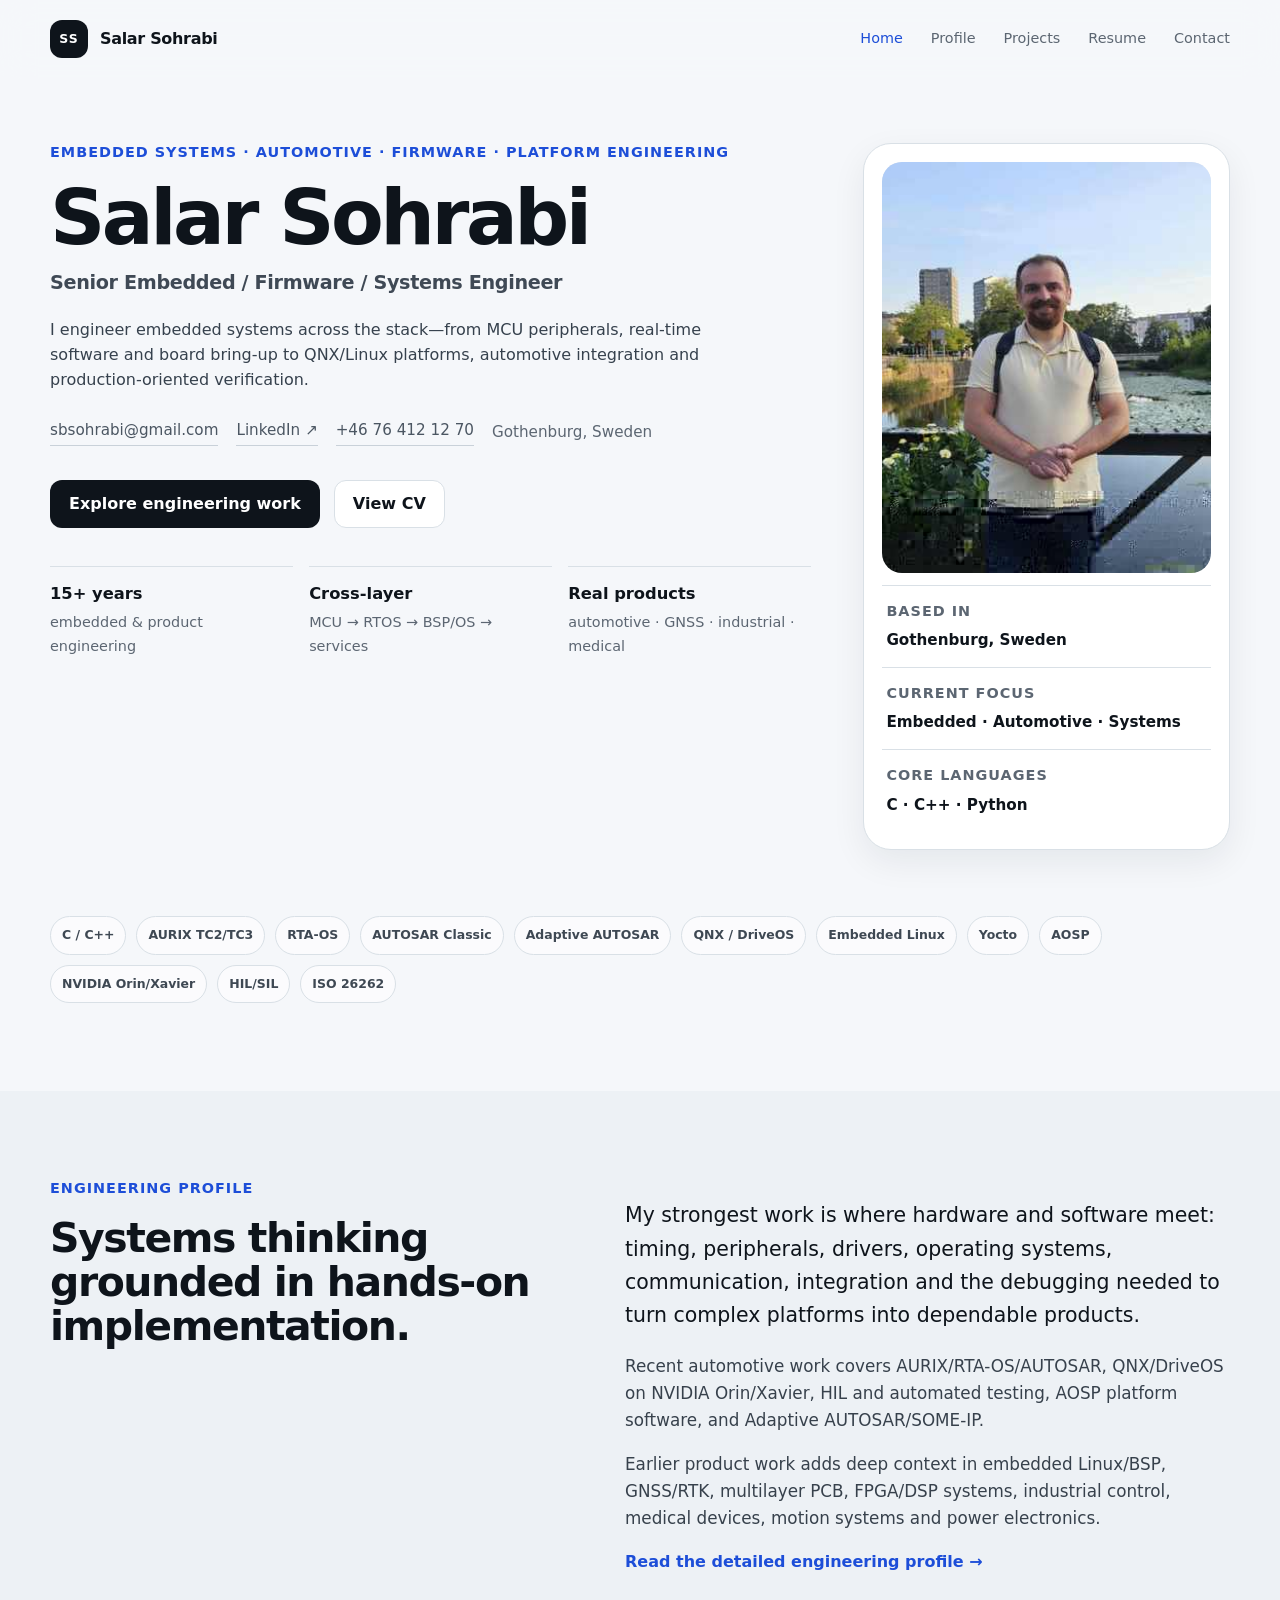
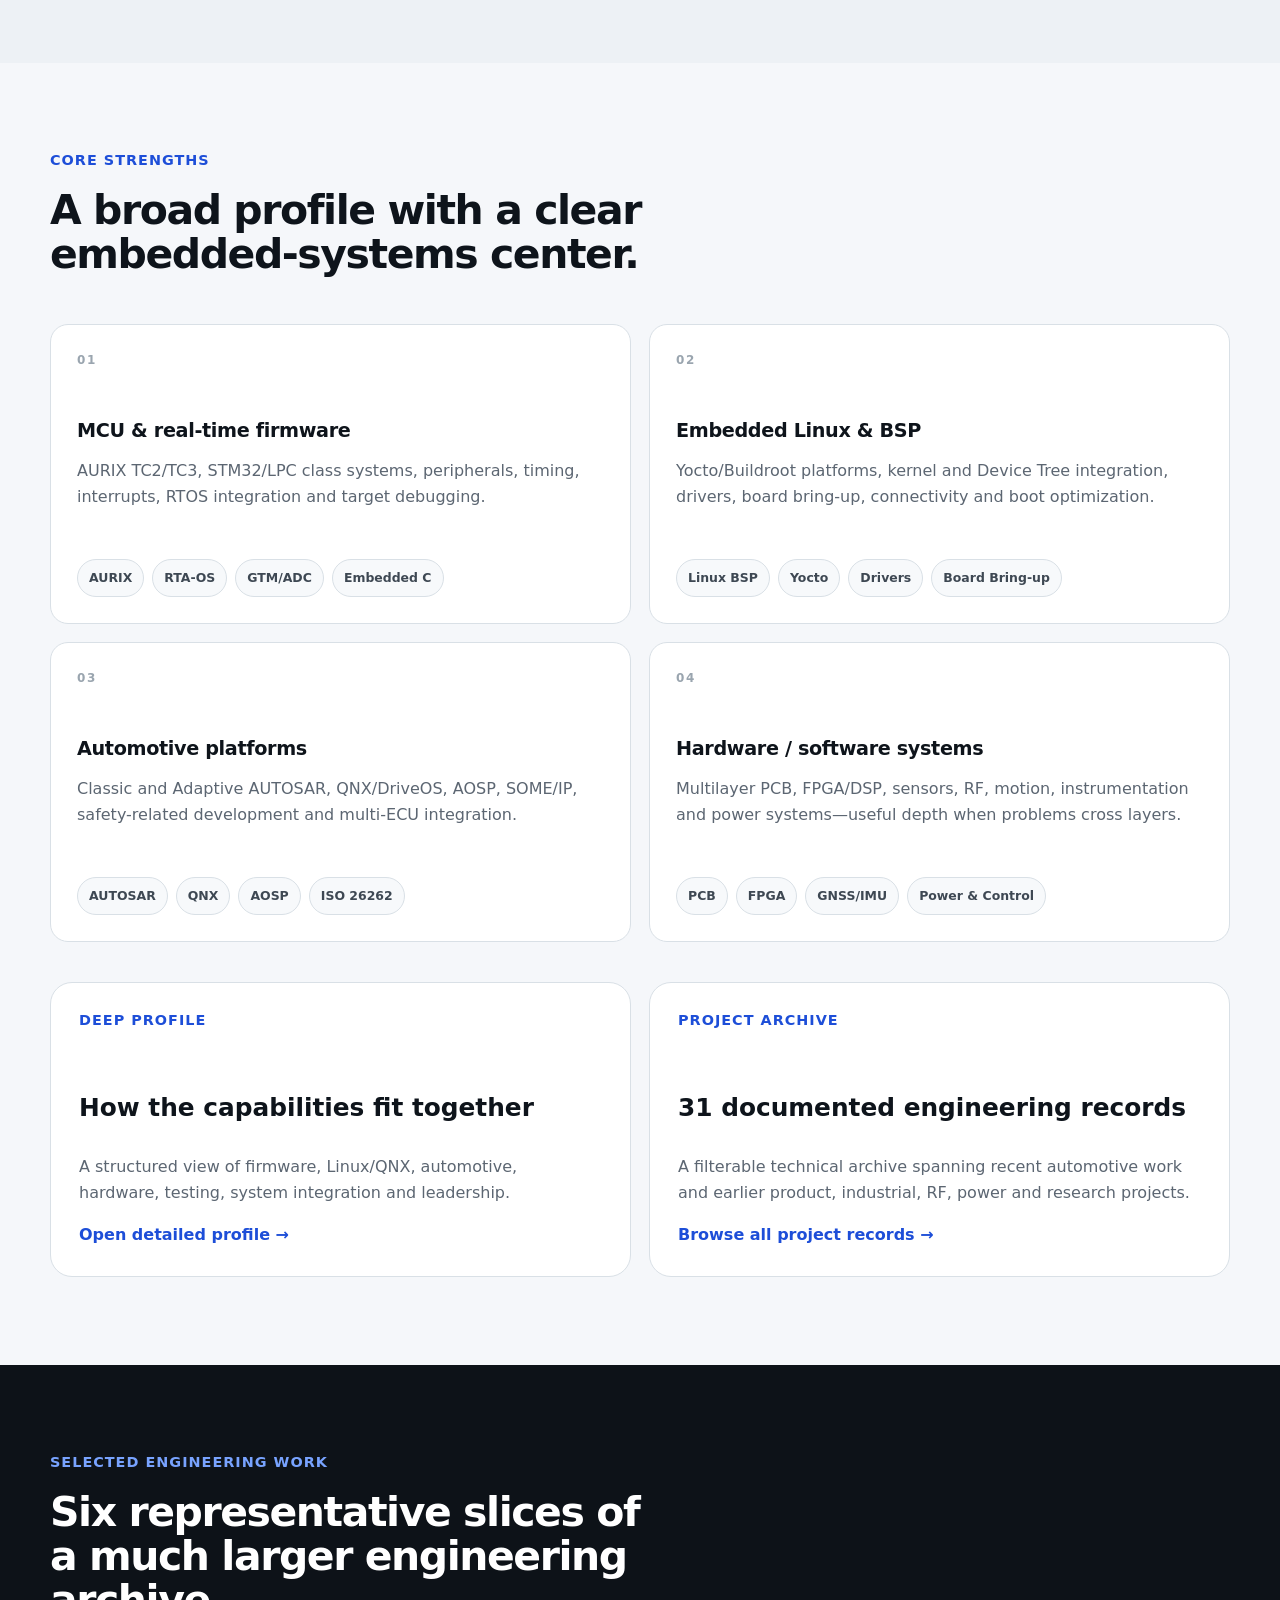
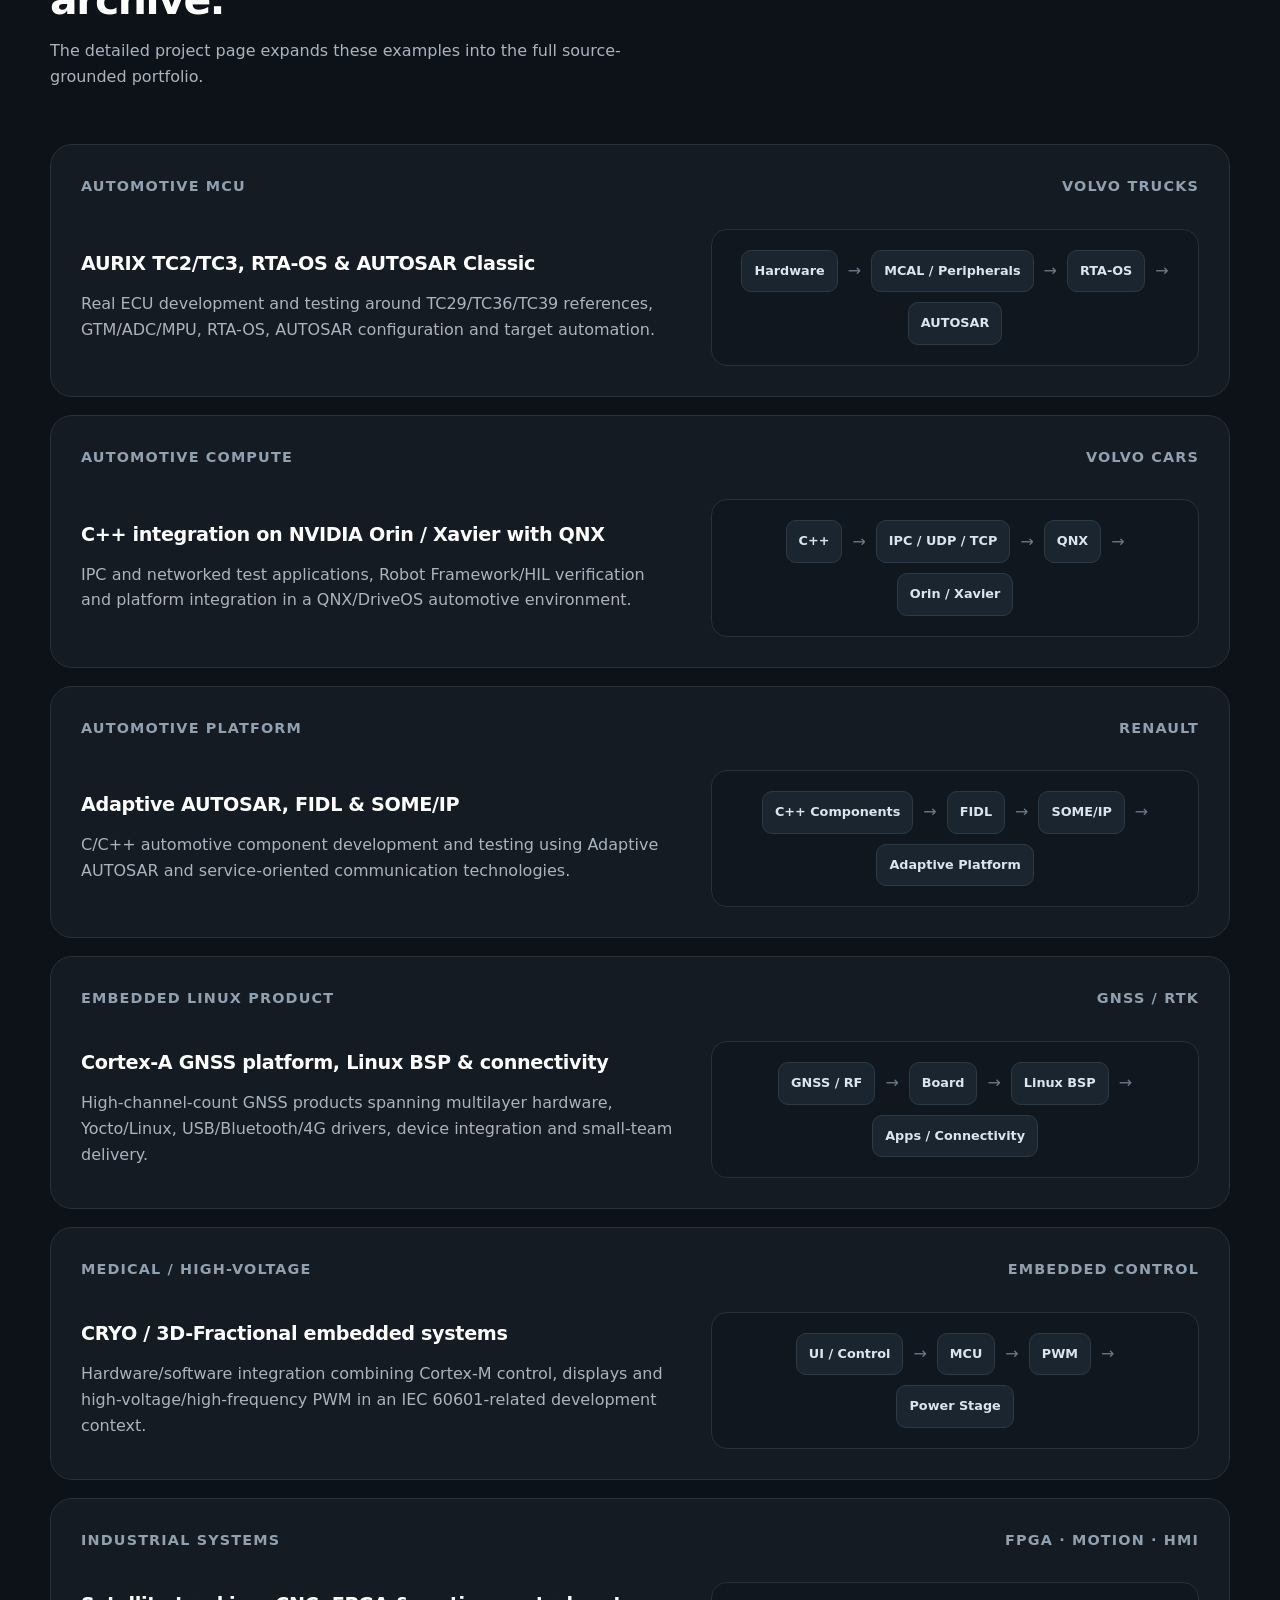
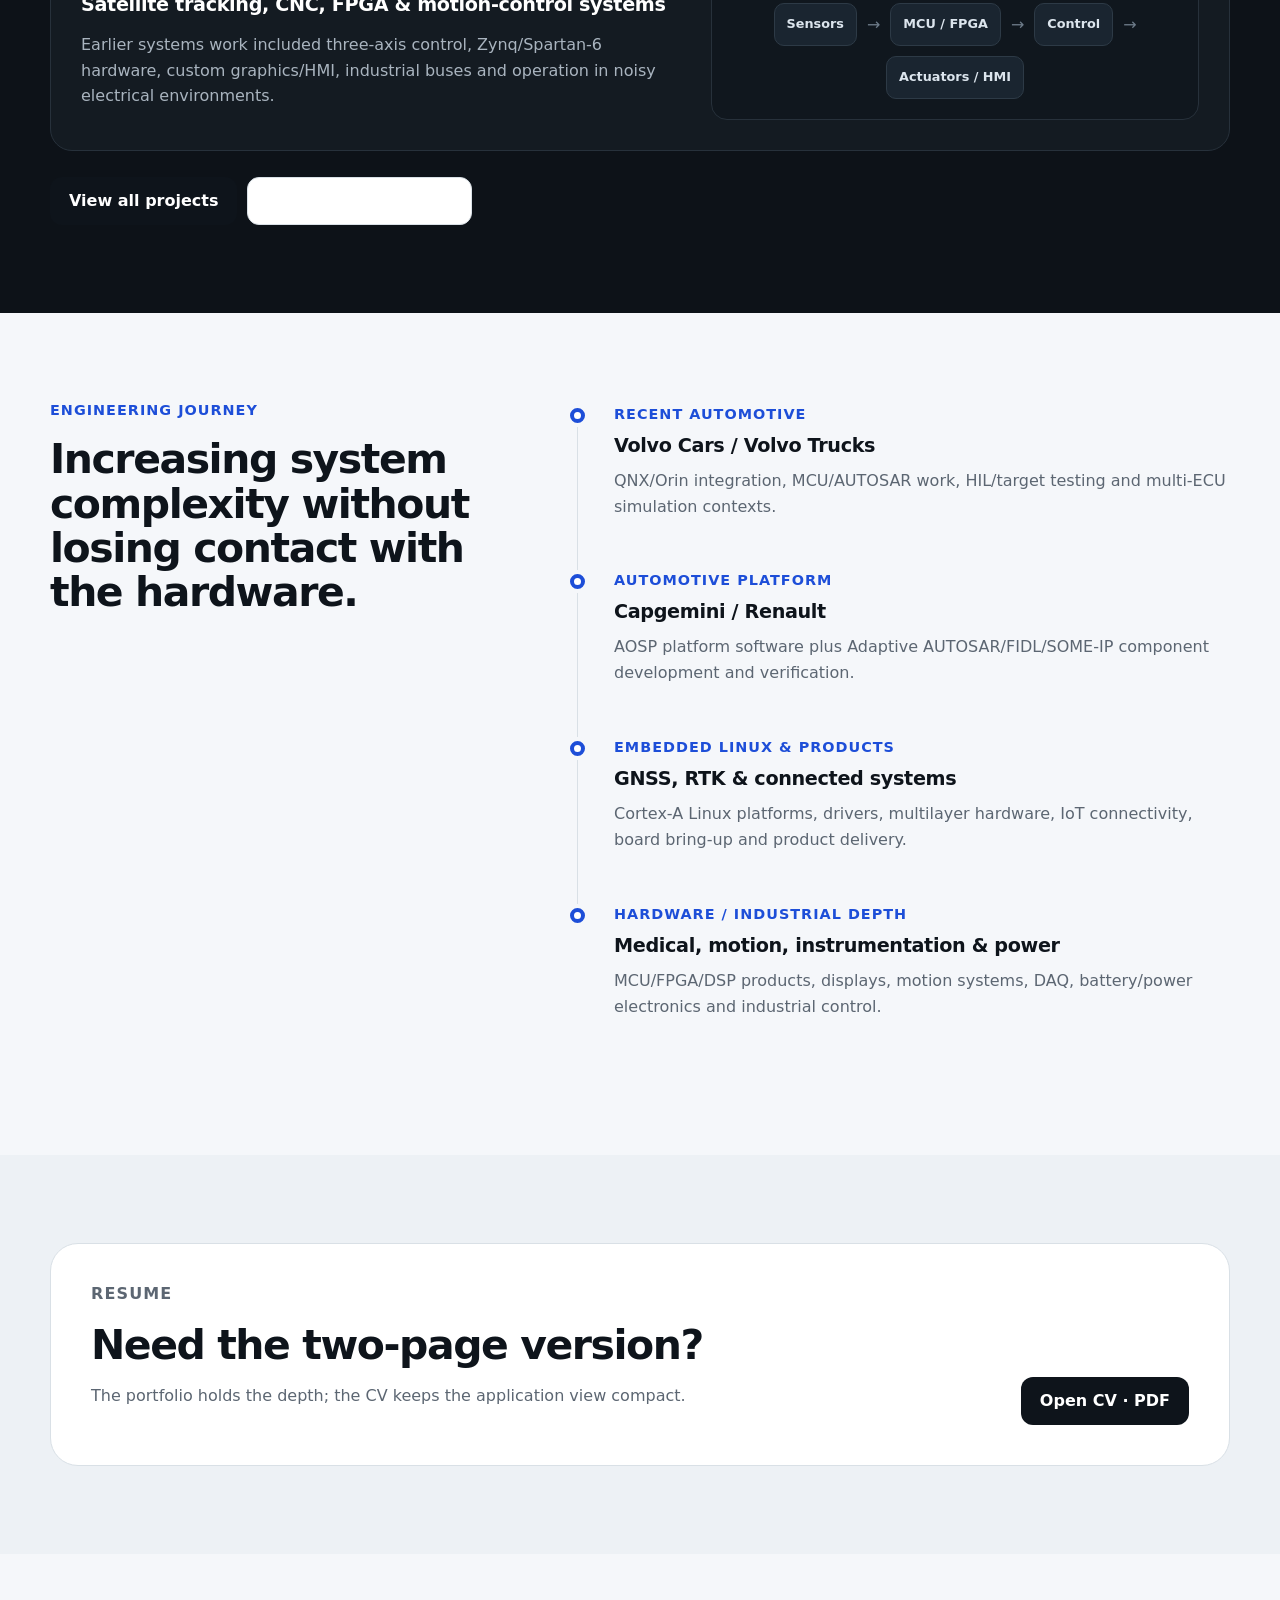
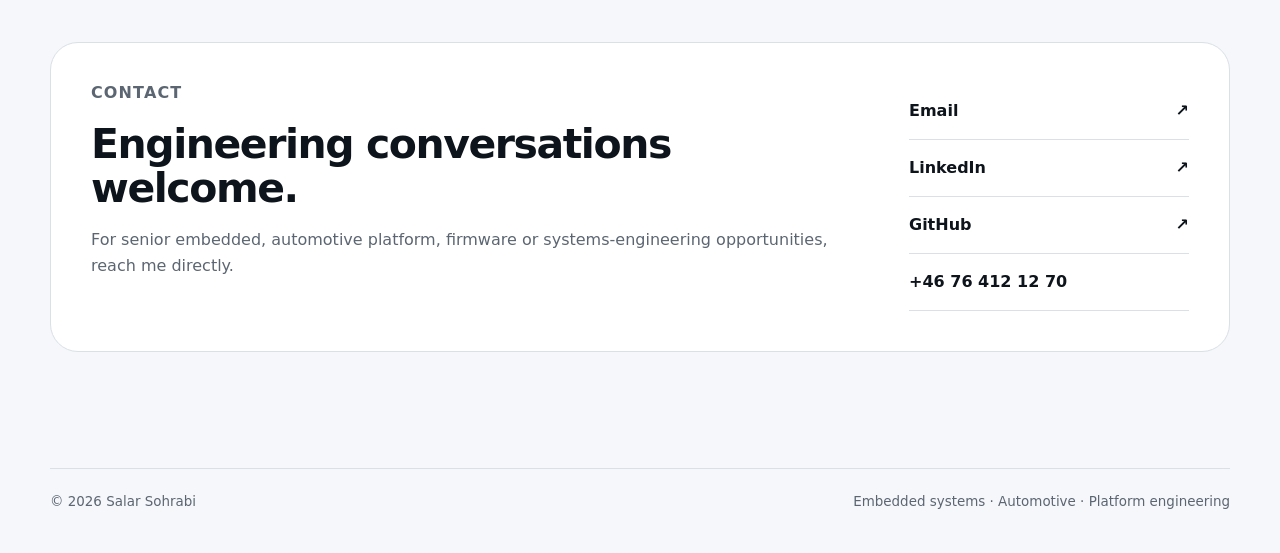
==== commit a3c33e83: "Remove public phone number from homepage" ====
--- a/index.html
+++ b/index.html
@@ -343,7 +343,6 @@
           <a href="mailto:sbsohrabi@gmail.com">Email <span aria-hidden="true">↗</span></a>
           <a href="https://www.linkedin.com/in/salarsohrabi" target="_blank" rel="noreferrer">LinkedIn <span aria-hidden="true">↗</span></a>
           <a href="https://github.com/salarsohrabi" target="_blank" rel="noreferrer">GitHub <span aria-hidden="true">↗</span></a>
-          <a href="tel:+46764121270">+46 76 412 12 70</a>
         </div>
       </div>
     </section>
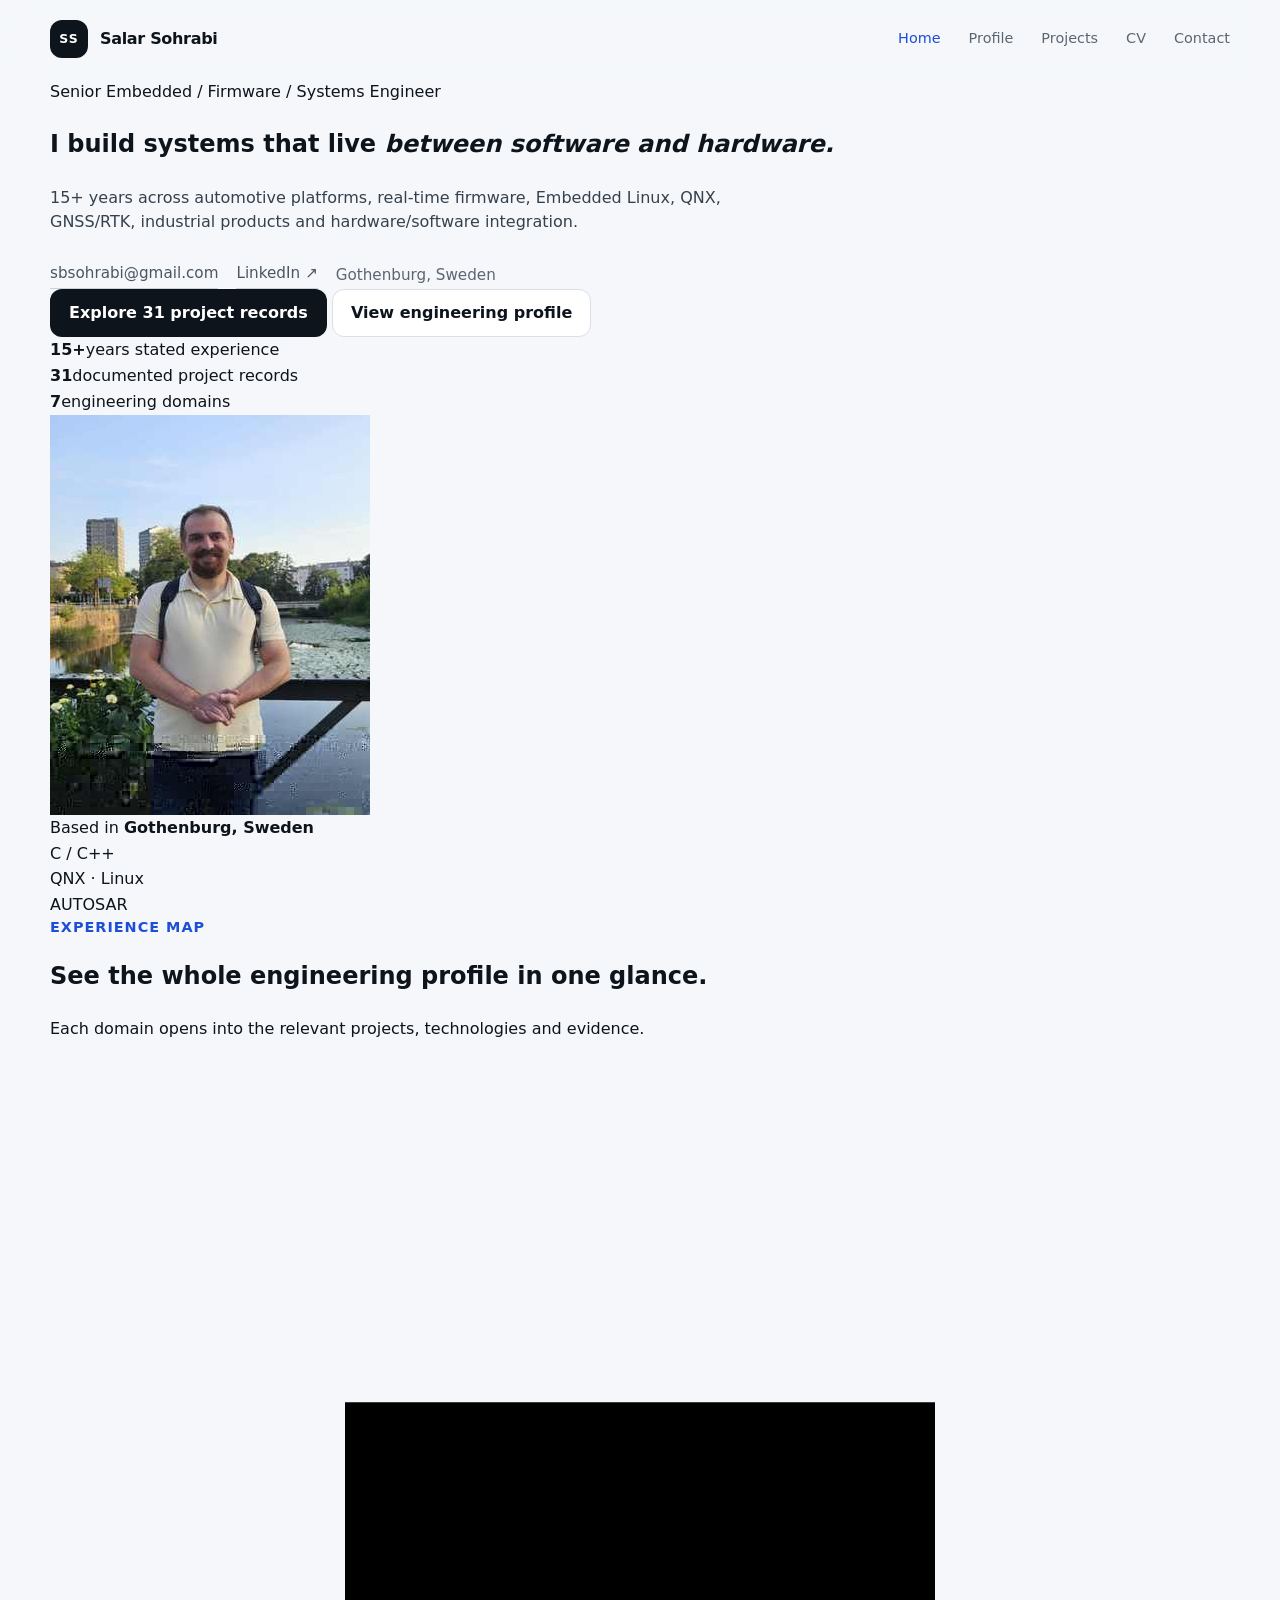
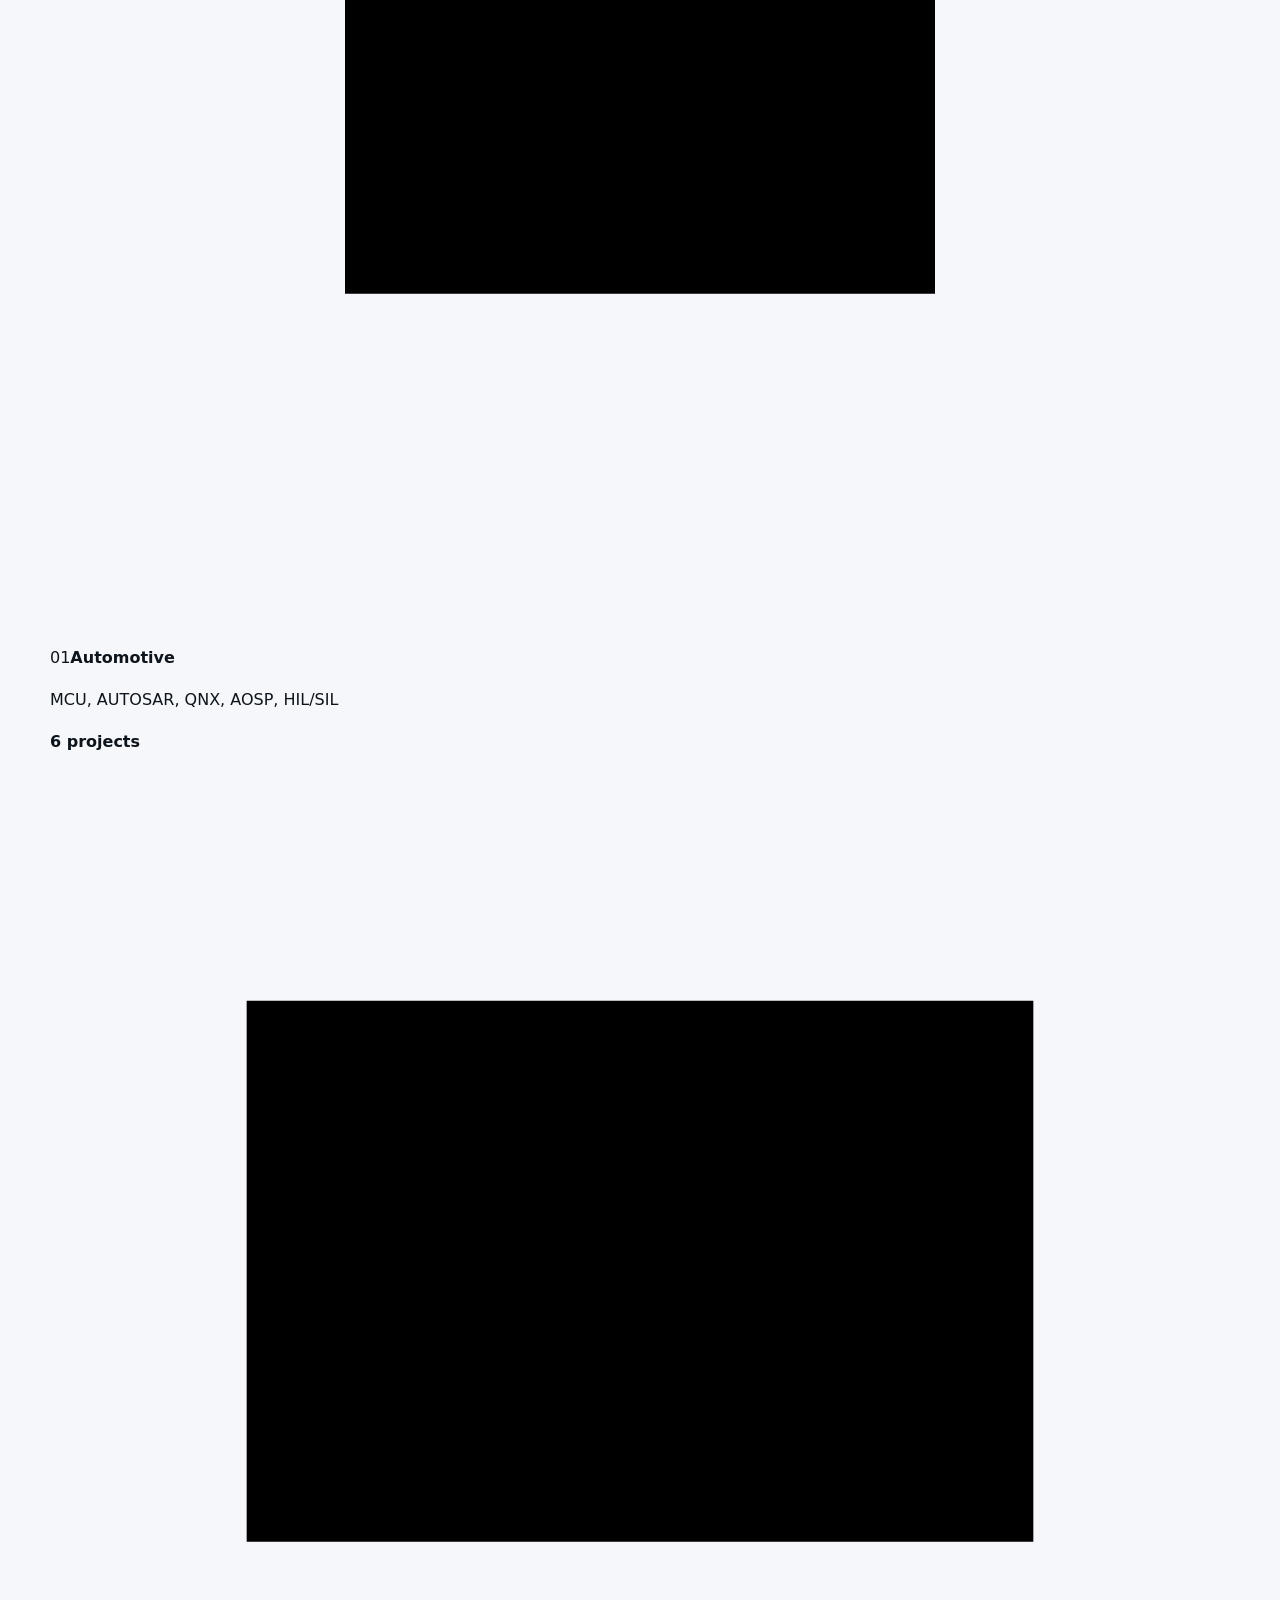
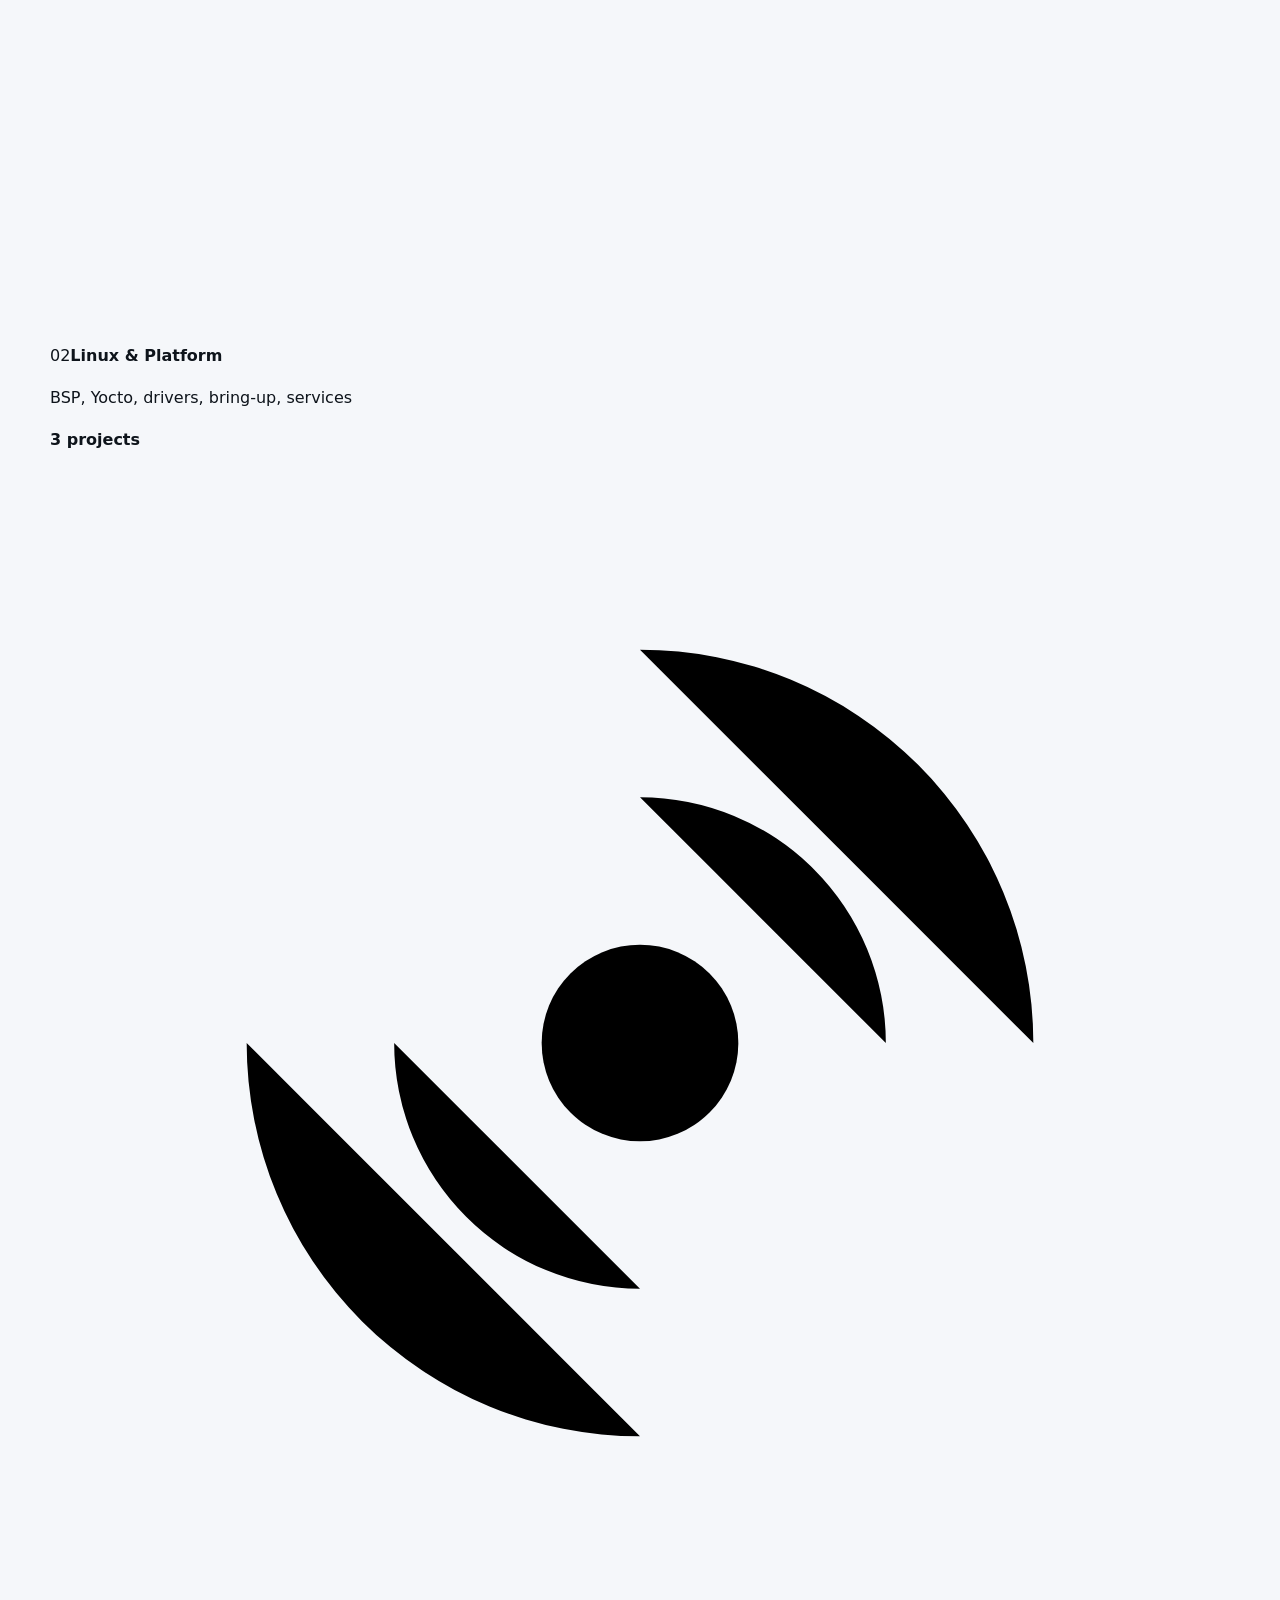
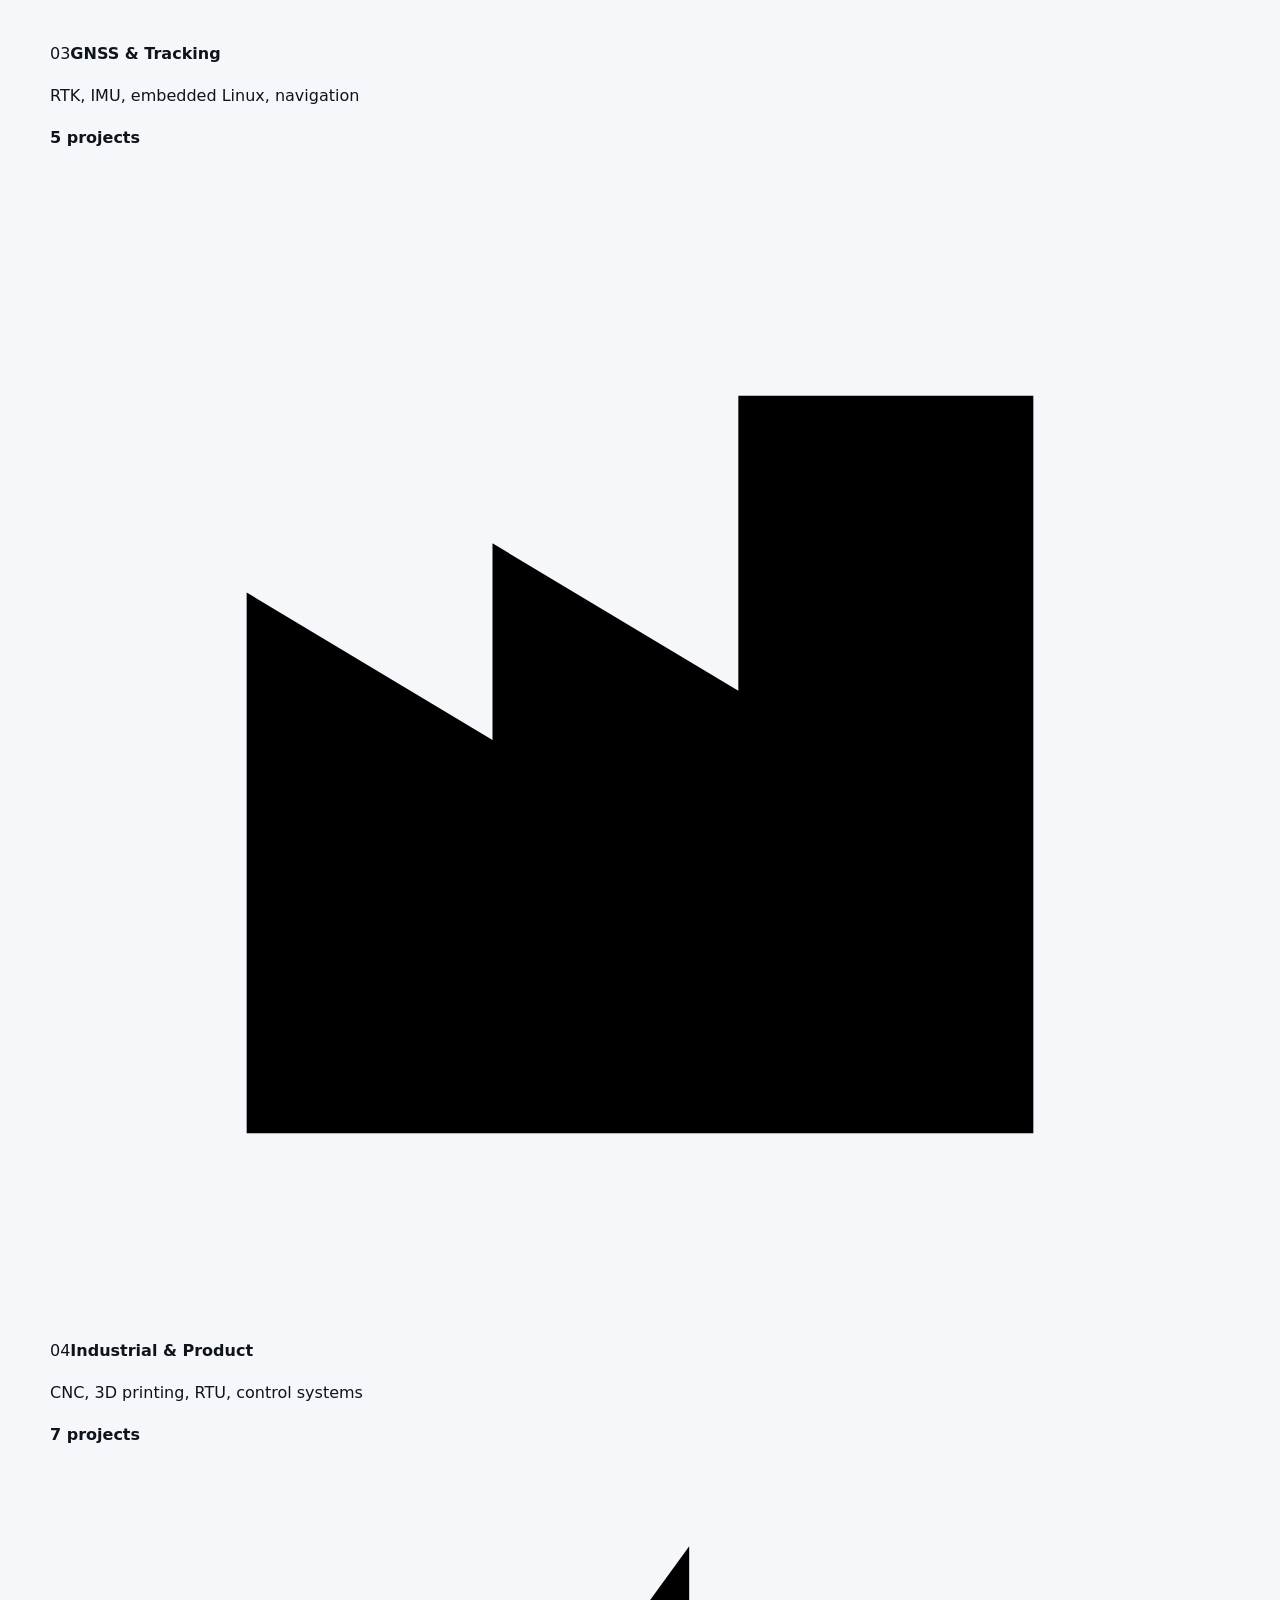
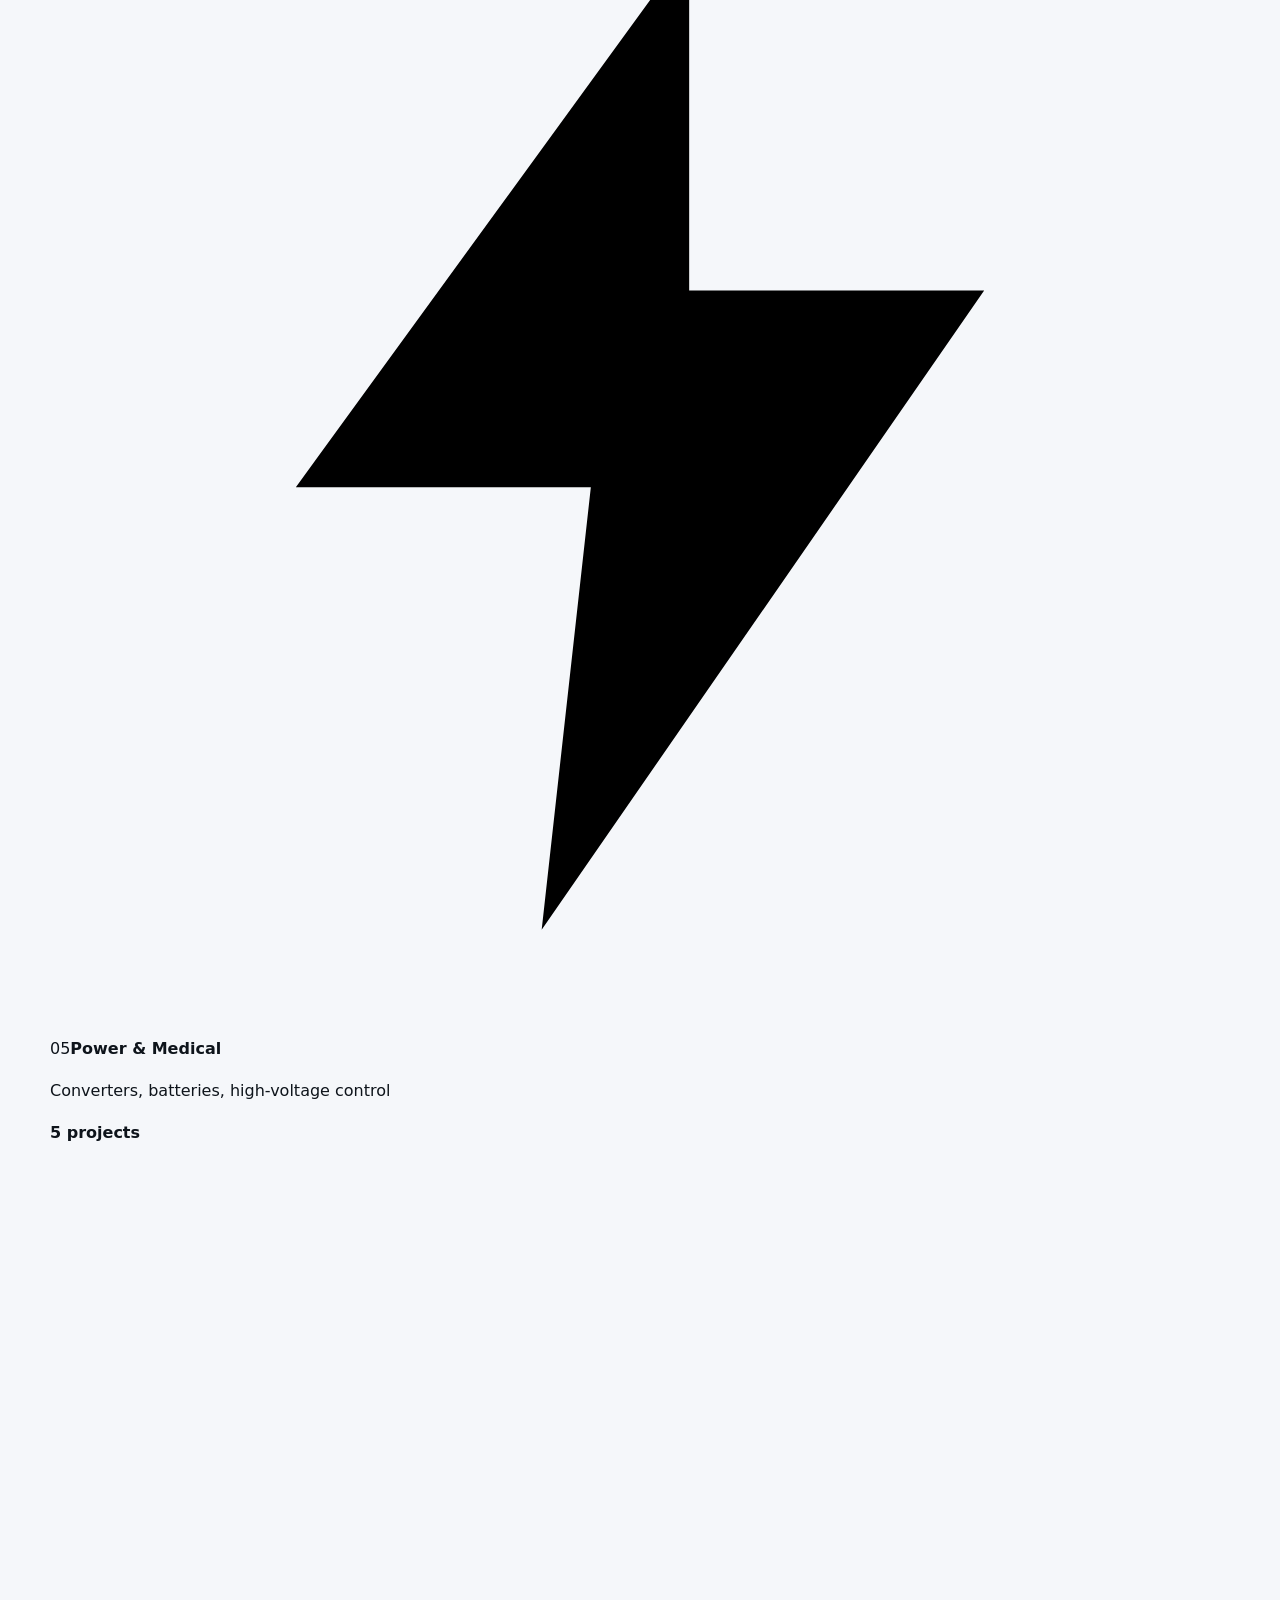
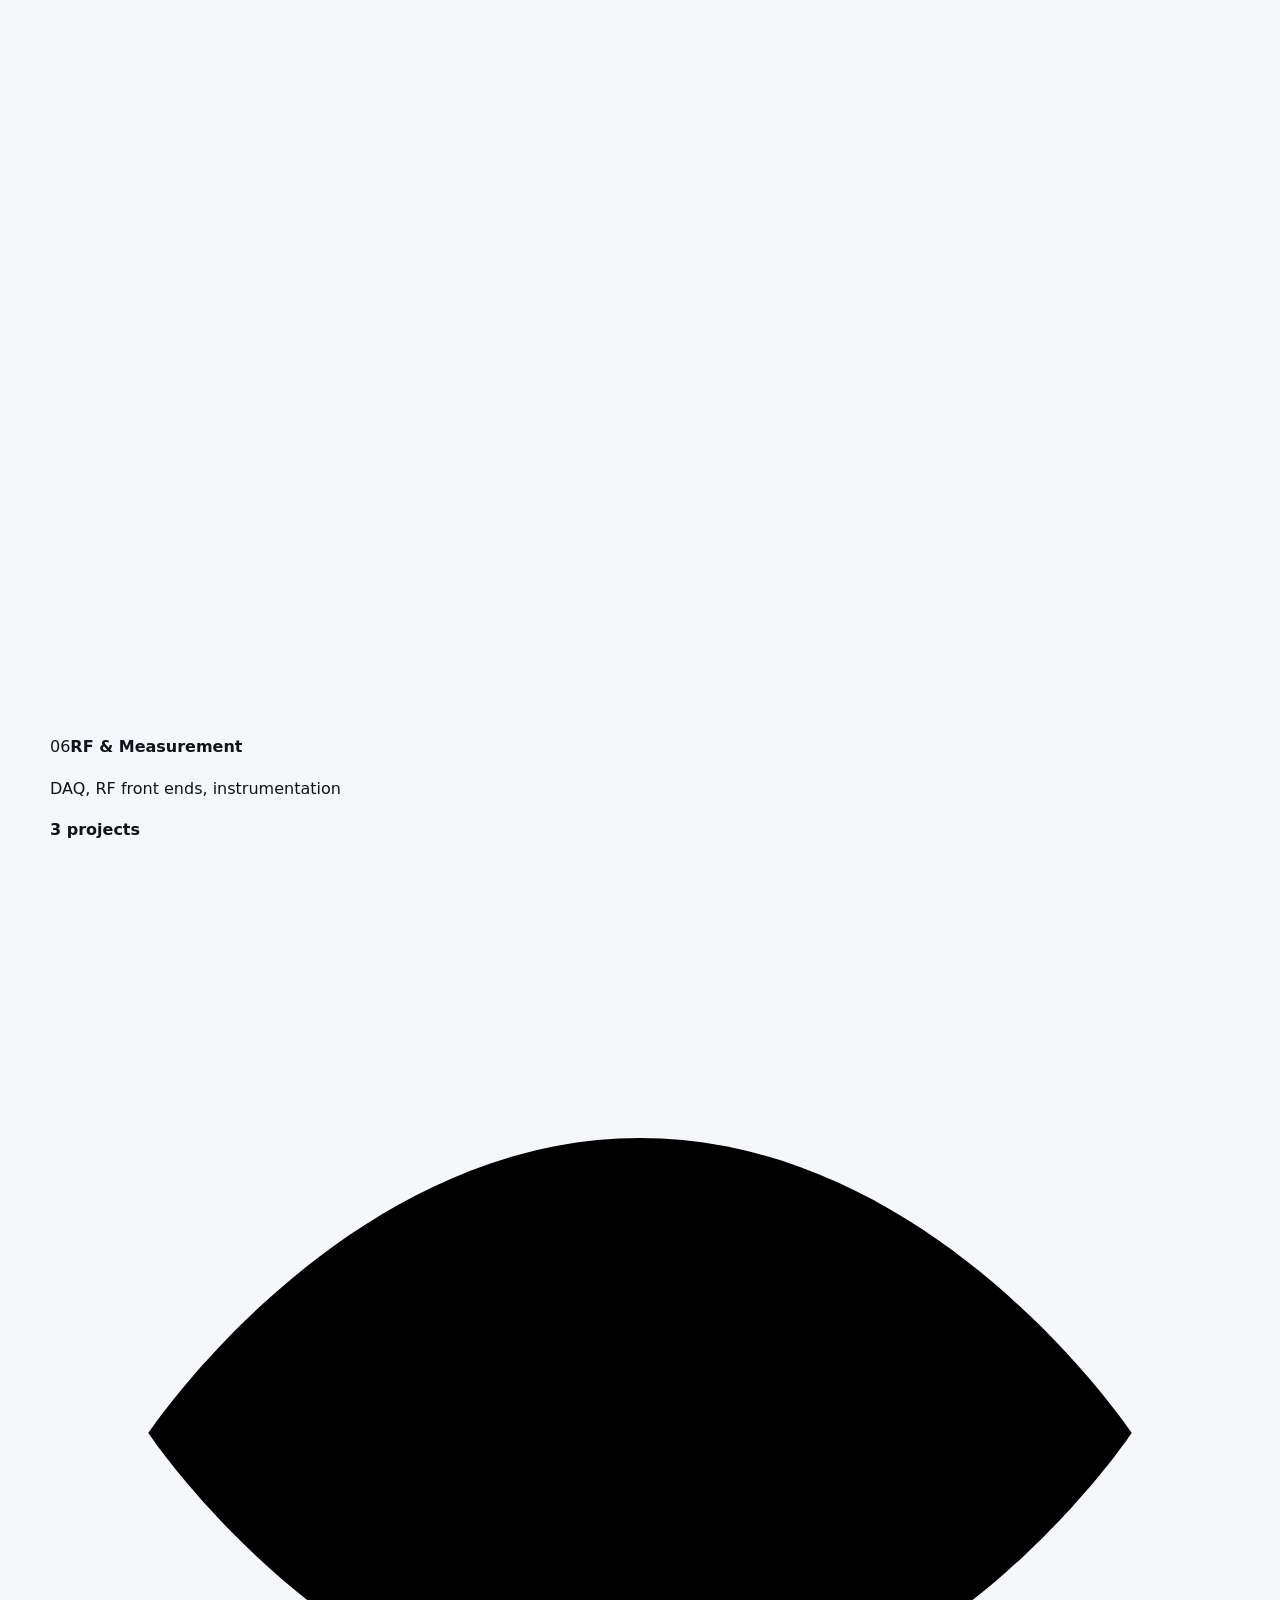
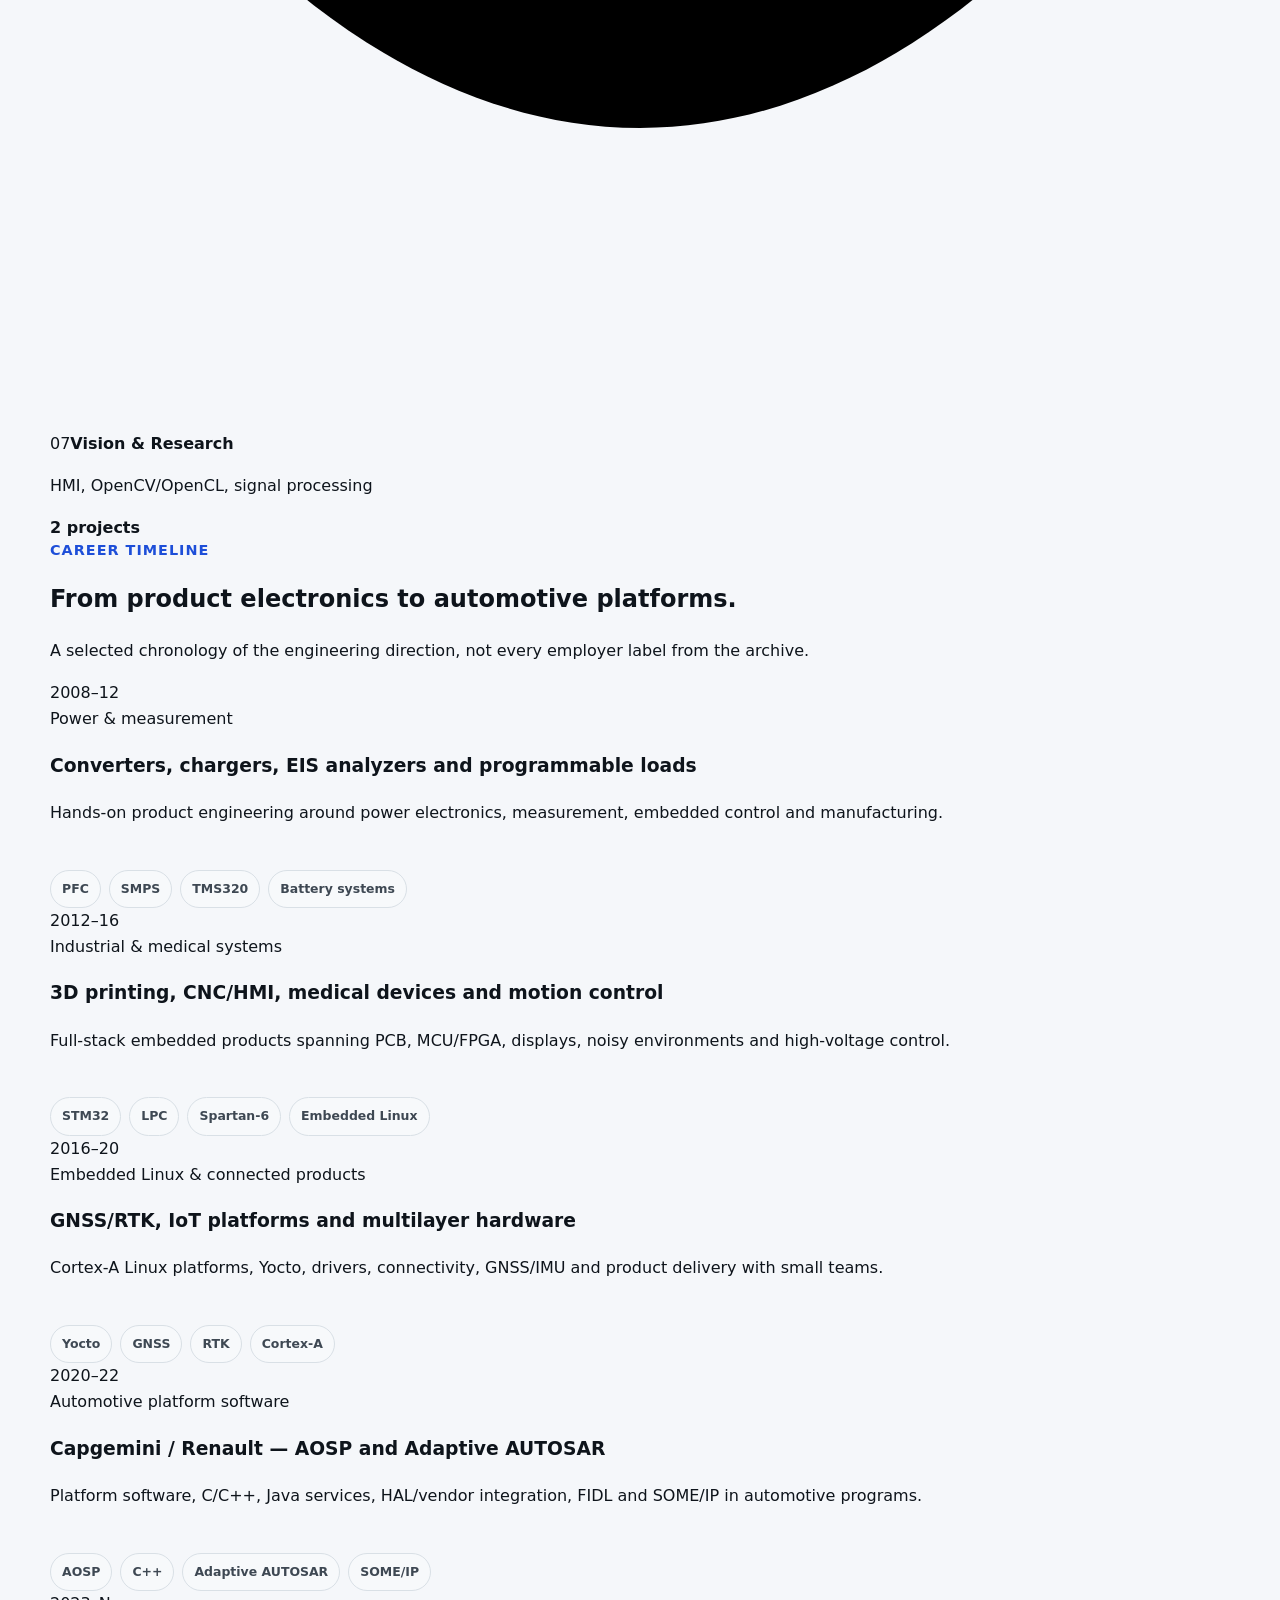
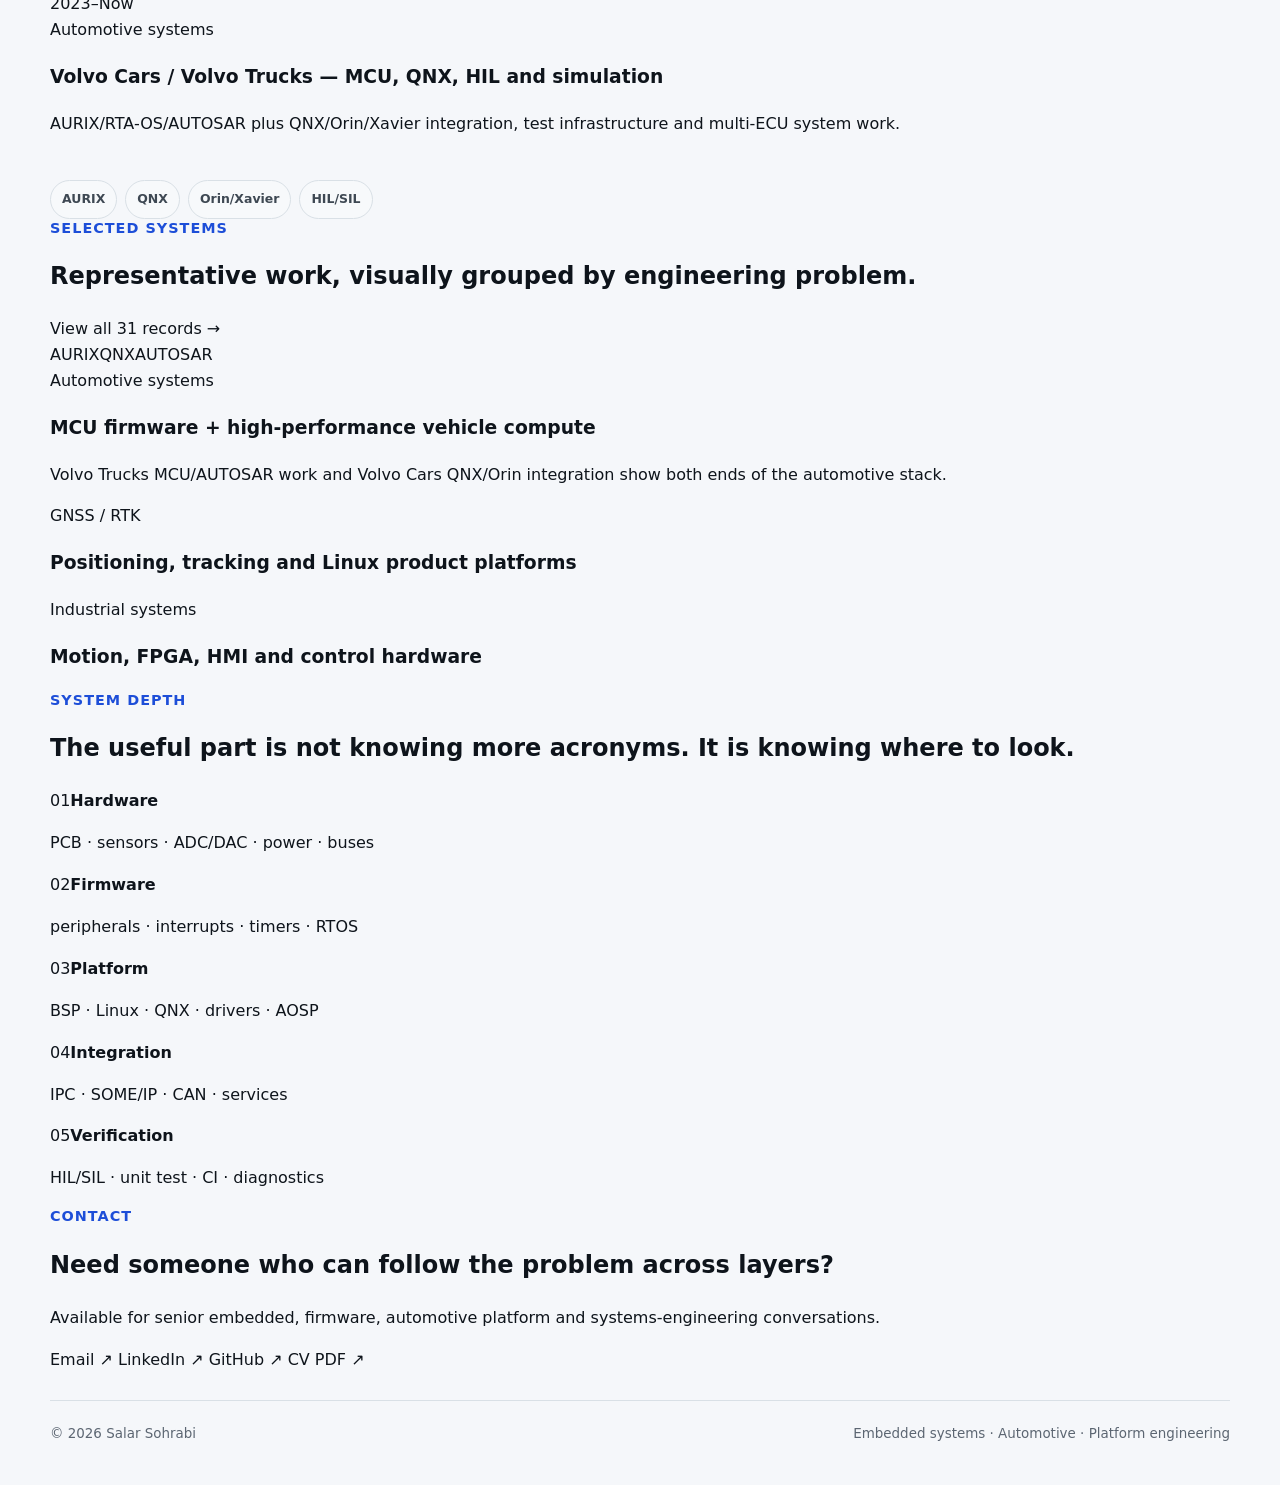
==== commit 6bfb6c2d: "Redesign homepage as visual engineering portfolio" ====
--- a/index.html
+++ b/index.html
@@ -3,46 +3,35 @@
 <head>
   <meta charset="utf-8">
   <meta name="viewport" content="width=device-width, initial-scale=1">
-  <meta name="theme-color" content="#f5f7fa">
+  <meta name="theme-color" content="#f4f6f8">
   <meta name="color-scheme" content="light">
-
   <title>Salar Sohrabi — Senior Embedded & Systems Engineer</title>
-  <meta name="description" content="Senior embedded systems engineer with 15+ years across automotive software, real-time firmware, QNX, Embedded Linux, AUTOSAR, BSP, hardware/software integration and product engineering.">
+  <meta name="description" content="Senior embedded systems engineer with 15+ years across automotive software, real-time firmware, QNX, Embedded Linux, AUTOSAR, hardware/software integration and product engineering.">
   <meta name="author" content="Salar Sohrabi">
   <link rel="canonical" href="https://salarsohrabi.github.io/">
-
   <meta property="og:type" content="website">
   <meta property="og:title" content="Salar Sohrabi — Senior Embedded & Systems Engineer">
   <meta property="og:description" content="Embedded systems across the stack: MCU/RTOS, automotive software, QNX/Linux platforms, BSP, integration and product engineering.">
   <meta property="og:url" content="https://salarsohrabi.github.io/">
   <meta property="og:image" content="https://salarsohrabi.github.io/assets/profile-photo.jpg">
   <meta name="twitter:card" content="summary_large_image">
-
   <link rel="icon" href="assets/favicon.svg" type="image/svg+xml">
   <link rel="stylesheet" href="styles.css">
   <link rel="stylesheet" href="custom.css">
   <link rel="stylesheet" href="portfolio.css">
-
   <script type="application/ld+json">
   {
-    "@context": "https://schema.org",
-    "@type": "Person",
-    "name": "Salar Sohrabi",
-    "url": "https://salarsohrabi.github.io/",
-    "jobTitle": "Senior Embedded & Systems Engineer",
-    "sameAs": [
-      "https://github.com/salarsohrabi",
-      "https://www.linkedin.com/in/salarsohrabi"
-    ],
-    "knowsAbout": [
-      "C", "C++", "Embedded Linux", "QNX", "AUTOSAR", "ARM", "AURIX",
-      "Board Bring-up", "Yocto", "AOSP", "ISO 26262", "Real-Time Systems",
-      "GNSS", "Hardware Software Integration"
-    ]
+    "@context":"https://schema.org",
+    "@type":"Person",
+    "name":"Salar Sohrabi",
+    "url":"https://salarsohrabi.github.io/",
+    "jobTitle":"Senior Embedded & Systems Engineer",
+    "sameAs":["https://github.com/salarsohrabi","https://www.linkedin.com/in/salarsohrabi"],
+    "knowsAbout":["C","C++","Embedded Linux","QNX","AUTOSAR","ARM","AURIX","Yocto","AOSP","ISO 26262","GNSS","Hardware Software Integration"]
   }
   </script>
 </head>
-<body>
+<body class="visual-site">
   <a class="skip-link" href="#main">Skip to content</a>
 
   <header class="site-header" data-header>
@@ -58,291 +47,262 @@
         <a href="index.html" aria-current="page">Home</a>
         <a href="profile.html">Profile</a>
         <a href="projects.html">Projects</a>
-        <a href="#resume">Resume</a>
+        <a href="assets/Salar_Sohrabi_CV.pdf" target="_blank" rel="noreferrer">CV</a>
         <a href="#contact">Contact</a>
       </nav>
     </div>
   </header>
 
   <main id="main">
-    <section class="hero section" id="top">
-      <div class="hero-grid shell">
-        <div class="hero-copy reveal">
-          <p class="eyebrow">Embedded systems · Automotive · Firmware · Platform engineering</p>
-          <h1>Salar Sohrabi</h1>
-          <p class="hero-role">Senior Embedded / Firmware / Systems Engineer</p>
+    <section class="v-hero" id="top">
+      <div class="shell v-hero-grid">
+        <div class="v-hero-copy reveal">
+          <div class="v-status"><span></span> Senior Embedded / Firmware / Systems Engineer</div>
+          <h1>I build systems that live <em>between software and hardware.</em></h1>
           <p class="hero-intro">
-            I engineer embedded systems across the stack—from MCU peripherals, real-time software and board bring-up
-            to QNX/Linux platforms, automotive integration and production-oriented verification.
+            15+ years across automotive platforms, real-time firmware, Embedded Linux, QNX,
+            GNSS/RTK, industrial products and hardware/software integration.
           </p>
-
-          <div class="hero-actions" aria-label="Primary actions">
-            <a class="button button-primary" href="projects.html">Explore engineering work</a>
-            <a class="button button-quiet" href="#resume">View CV</a>
-          </div>
-
-          <ul class="hero-signals" aria-label="Career highlights">
-            <li><strong>15+ years</strong><span>embedded & product engineering</span></li>
-            <li><strong>Cross-layer</strong><span>MCU → RTOS → BSP/OS → services</span></li>
-            <li><strong>Real products</strong><span>automotive · GNSS · industrial · medical</span></li>
-          </ul>
-        </div>
-
-        <aside class="hero-card reveal" aria-label="Profile summary">
-          <div class="portrait-frame">
-            <img src="assets/profile-photo.jpg" alt="Salar Sohrabi">
-          </div>
-          <div class="profile-snapshot">
-            <div>
-              <span class="micro-label">Based in</span>
-              <strong>Gothenburg, Sweden</strong>
-            </div>
-            <div>
-              <span class="micro-label">Current focus</span>
-              <strong>Embedded · Automotive · Systems</strong>
-            </div>
-            <div>
-              <span class="micro-label">Core languages</span>
-              <strong>C · C++ · Python</strong>
-            </div>
-          </div>
+          <div class="v-hero-actions">
+            <a class="button button-primary" href="projects.html">Explore 31 project records</a>
+            <a class="button button-quiet" href="profile.html">View engineering profile</a>
+          </div>
+          <div class="v-proof-row" aria-label="Career highlights">
+            <div><strong>15+</strong><span>years stated experience</span></div>
+            <div><strong>31</strong><span>documented project records</span></div>
+            <div><strong>7</strong><span>engineering domains</span></div>
+          </div>
+        </div>
+
+        <aside class="v-portrait-card reveal" aria-label="Salar Sohrabi profile">
+          <div class="v-portrait-bg"></div>
+          <img src="assets/profile-photo.jpg" alt="Salar Sohrabi">
+          <div class="v-portrait-caption">
+            <span>Based in</span>
+            <strong>Gothenburg, Sweden</strong>
+          </div>
+          <div class="v-portrait-badge v-badge-one">C / C++</div>
+          <div class="v-portrait-badge v-badge-two">QNX · Linux</div>
+          <div class="v-portrait-badge v-badge-three">AUTOSAR</div>
         </aside>
       </div>
-
-      <div class="technology-rail shell reveal" aria-label="Core technologies">
-        <span>C / C++</span><span>AURIX TC2/TC3</span><span>RTA-OS</span><span>AUTOSAR Classic</span>
-        <span>Adaptive AUTOSAR</span><span>QNX / DriveOS</span><span>Embedded Linux</span><span>Yocto</span>
-        <span>AOSP</span><span>NVIDIA Orin/Xavier</span><span>HIL/SIL</span><span>ISO 26262</span>
-      </div>
-    </section>
-
-    <section class="section section-soft" id="profile">
-      <div class="shell section-grid">
-        <div class="section-heading reveal">
-          <p class="eyebrow">Engineering profile</p>
-          <h2>Systems thinking grounded in hands-on implementation.</h2>
-        </div>
-        <div class="profile-copy reveal">
-          <p class="lead">
-            My strongest work is where hardware and software meet: timing, peripherals, drivers, operating systems,
-            communication, integration and the debugging needed to turn complex platforms into dependable products.
-          </p>
-          <p>
-            Recent automotive work covers AURIX/RTA-OS/AUTOSAR, QNX/DriveOS on NVIDIA Orin/Xavier,
-            HIL and automated testing, AOSP platform software, and Adaptive AUTOSAR/SOME-IP.
-          </p>
-          <p>
-            Earlier product work adds deep context in embedded Linux/BSP, GNSS/RTK, multilayer PCB,
-            FPGA/DSP systems, industrial control, medical devices, motion systems and power electronics.
-          </p>
-          <a class="text-link" href="profile.html">Read the detailed engineering profile →</a>
-        </div>
-      </div>
-    </section>
-
-    <section class="section" id="expertise">
+    </section>
+
+    <section class="v-section v-section-soft" id="map">
       <div class="shell">
-        <div class="section-heading compact reveal">
-          <p class="eyebrow">Core strengths</p>
-          <h2>A broad profile with a clear embedded-systems center.</h2>
-        </div>
-
-        <div class="expertise-grid">
-          <article class="expertise-card reveal">
-            <span class="card-index">01</span>
-            <h3>MCU & real-time firmware</h3>
-            <p>AURIX TC2/TC3, STM32/LPC class systems, peripherals, timing, interrupts, RTOS integration and target debugging.</p>
-            <div class="tag-row"><span>AURIX</span><span>RTA-OS</span><span>GTM/ADC</span><span>Embedded C</span></div>
-          </article>
-
-          <article class="expertise-card reveal">
-            <span class="card-index">02</span>
-            <h3>Embedded Linux & BSP</h3>
-            <p>Yocto/Buildroot platforms, kernel and Device Tree integration, drivers, board bring-up, connectivity and boot optimization.</p>
-            <div class="tag-row"><span>Linux BSP</span><span>Yocto</span><span>Drivers</span><span>Board Bring-up</span></div>
-          </article>
-
-          <article class="expertise-card reveal">
-            <span class="card-index">03</span>
-            <h3>Automotive platforms</h3>
-            <p>Classic and Adaptive AUTOSAR, QNX/DriveOS, AOSP, SOME/IP, safety-related development and multi-ECU integration.</p>
-            <div class="tag-row"><span>AUTOSAR</span><span>QNX</span><span>AOSP</span><span>ISO 26262</span></div>
-          </article>
-
-          <article class="expertise-card reveal">
-            <span class="card-index">04</span>
-            <h3>Hardware / software systems</h3>
-            <p>Multilayer PCB, FPGA/DSP, sensors, RF, motion, instrumentation and power systems—useful depth when problems cross layers.</p>
-            <div class="tag-row"><span>PCB</span><span>FPGA</span><span>GNSS/IMU</span><span>Power & Control</span></div>
-          </article>
-        </div>
-
-        <div class="home-paths reveal">
-          <article class="path-card">
-            <span class="eyebrow">Deep profile</span>
-            <h3>How the capabilities fit together</h3>
-            <p>A structured view of firmware, Linux/QNX, automotive, hardware, testing, system integration and leadership.</p>
-            <a href="profile.html">Open detailed profile →</a>
-          </article>
-          <article class="path-card">
-            <span class="eyebrow">Project archive</span>
-            <h3>31 documented engineering records</h3>
-            <p>A filterable technical archive spanning recent automotive work and earlier product, industrial, RF, power and research projects.</p>
-            <a href="projects.html">Browse all project records →</a>
-          </article>
-        </div>
-      </div>
-    </section>
-
-    <section class="section section-dark" id="work">
+        <div class="v-section-head reveal">
+          <div>
+            <p class="eyebrow">Experience map</p>
+            <h2>See the whole engineering profile in one glance.</h2>
+          </div>
+          <p>Each domain opens into the relevant projects, technologies and evidence.</p>
+        </div>
+
+        <div class="v-domain-grid">
+          <a class="v-domain-card reveal" href="projects.html?filter=Automotive" data-tone="blue">
+            <div class="v-domain-icon" aria-hidden="true">
+              <svg viewBox="0 0 24 24"><path d="M6 7h12v10H6zM9 3v4M15 3v4M9 17v4M15 17v4M3 10h3M18 10h3M3 14h3M18 14h3"/></svg>
+            </div>
+            <div><span>01</span><strong>Automotive</strong><p>MCU, AUTOSAR, QNX, AOSP, HIL/SIL</p></div>
+            <b>6 projects</b>
+          </a>
+
+          <a class="v-domain-card reveal" href="projects.html?filter=Linux%20%26%20Platform" data-tone="cyan">
+            <div class="v-domain-icon" aria-hidden="true">
+              <svg viewBox="0 0 24 24"><path d="M4 5h16v11H4zM8 20h8M12 16v4M7 9h.01M10 9h.01"/></svg>
+            </div>
+            <div><span>02</span><strong>Linux & Platform</strong><p>BSP, Yocto, drivers, bring-up, services</p></div>
+            <b>3 projects</b>
+          </a>
+
+          <a class="v-domain-card reveal" href="projects.html?filter=GNSS%20%26%20Tracking" data-tone="violet">
+            <div class="v-domain-icon" aria-hidden="true">
+              <svg viewBox="0 0 24 24"><circle cx="12" cy="12" r="2"/><path d="M12 4a8 8 0 0 1 8 8M12 7a5 5 0 0 1 5 5M4 12a8 8 0 0 0 8 8M7 12a5 5 0 0 0 5 5"/></svg>
+            </div>
+            <div><span>03</span><strong>GNSS & Tracking</strong><p>RTK, IMU, embedded Linux, navigation</p></div>
+            <b>5 projects</b>
+          </a>
+
+          <a class="v-domain-card reveal" href="projects.html?filter=Industrial%20%26%20Product" data-tone="amber">
+            <div class="v-domain-icon" aria-hidden="true">
+              <svg viewBox="0 0 24 24"><path d="M4 20V9l5 3V8l5 3V5h6v15zM8 20v-3M13 20v-3M18 20v-3"/></svg>
+            </div>
+            <div><span>04</span><strong>Industrial & Product</strong><p>CNC, 3D printing, RTU, control systems</p></div>
+            <b>7 projects</b>
+          </a>
+
+          <a class="v-domain-card reveal" href="projects.html?filter=Power%20%26%20Medical" data-tone="rose">
+            <div class="v-domain-icon" aria-hidden="true">
+              <svg viewBox="0 0 24 24"><path d="M13 2 5 13h6l-1 9 9-13h-6z"/></svg>
+            </div>
+            <div><span>05</span><strong>Power & Medical</strong><p>Converters, batteries, high-voltage control</p></div>
+            <b>5 projects</b>
+          </a>
+
+          <a class="v-domain-card reveal" href="projects.html?filter=RF%20%26%20Measurement" data-tone="green">
+            <div class="v-domain-icon" aria-hidden="true">
+              <svg viewBox="0 0 24 24"><path d="M4 17V7M8 14V10M12 19V5M16 15V9M20 17V7"/></svg>
+            </div>
+            <div><span>06</span><strong>RF & Measurement</strong><p>DAQ, RF front ends, instrumentation</p></div>
+            <b>3 projects</b>
+          </a>
+
+          <a class="v-domain-card reveal" href="projects.html?filter=Vision%20%26%20Research" data-tone="slate">
+            <div class="v-domain-icon" aria-hidden="true">
+              <svg viewBox="0 0 24 24"><path d="M2 12s4-6 10-6 10 6 10 6-4 6-10 6S2 12 2 12z"/><circle cx="12" cy="12" r="3"/></svg>
+            </div>
+            <div><span>07</span><strong>Vision & Research</strong><p>HMI, OpenCV/OpenCL, signal processing</p></div>
+            <b>2 projects</b>
+          </a>
+        </div>
+      </div>
+    </section>
+
+    <section class="v-section" id="timeline">
       <div class="shell">
-        <div class="section-heading section-heading-dark reveal">
-          <p class="eyebrow">Selected engineering work</p>
-          <h2>Six representative slices of a much larger engineering archive.</h2>
-          <p>The detailed project page expands these examples into the full source-grounded portfolio.</p>
-        </div>
-
-        <div class="work-stack">
-          <article class="work-card reveal">
-            <div class="work-meta"><span>Automotive MCU</span><span>Volvo Trucks</span></div>
-            <div class="work-main">
-              <div>
-                <h3>AURIX TC2/TC3, RTA-OS & AUTOSAR Classic</h3>
-                <p>Real ECU development and testing around TC29/TC36/TC39 references, GTM/ADC/MPU, RTA-OS, AUTOSAR configuration and target automation.</p>
-              </div>
-              <div class="architecture"><span>Hardware</span><i>→</i><span>MCAL / Peripherals</span><i>→</i><span>RTA-OS</span><i>→</i><span>AUTOSAR</span></div>
-            </div>
-          </article>
-
-          <article class="work-card reveal">
-            <div class="work-meta"><span>Automotive compute</span><span>Volvo Cars</span></div>
-            <div class="work-main">
-              <div>
-                <h3>C++ integration on NVIDIA Orin / Xavier with QNX</h3>
-                <p>IPC and networked test applications, Robot Framework/HIL verification and platform integration in a QNX/DriveOS automotive environment.</p>
-              </div>
-              <div class="architecture"><span>C++</span><i>→</i><span>IPC / UDP / TCP</span><i>→</i><span>QNX</span><i>→</i><span>Orin / Xavier</span></div>
-            </div>
-          </article>
-
-          <article class="work-card reveal">
-            <div class="work-meta"><span>Automotive platform</span><span>Renault</span></div>
-            <div class="work-main">
-              <div>
-                <h3>Adaptive AUTOSAR, FIDL & SOME/IP</h3>
-                <p>C/C++ automotive component development and testing using Adaptive AUTOSAR and service-oriented communication technologies.</p>
-              </div>
-              <div class="architecture"><span>C++ Components</span><i>→</i><span>FIDL</span><i>→</i><span>SOME/IP</span><i>→</i><span>Adaptive Platform</span></div>
-            </div>
-          </article>
-
-          <article class="work-card reveal">
-            <div class="work-meta"><span>Embedded Linux product</span><span>GNSS / RTK</span></div>
-            <div class="work-main">
-              <div>
-                <h3>Cortex-A GNSS platform, Linux BSP & connectivity</h3>
-                <p>High-channel-count GNSS products spanning multilayer hardware, Yocto/Linux, USB/Bluetooth/4G drivers, device integration and small-team delivery.</p>
-              </div>
-              <div class="architecture"><span>GNSS / RF</span><i>→</i><span>Board</span><i>→</i><span>Linux BSP</span><i>→</i><span>Apps / Connectivity</span></div>
-            </div>
-          </article>
-
-          <article class="work-card reveal">
-            <div class="work-meta"><span>Medical / high-voltage</span><span>Embedded control</span></div>
-            <div class="work-main">
-              <div>
-                <h3>CRYO / 3D-Fractional embedded systems</h3>
-                <p>Hardware/software integration combining Cortex-M control, displays and high-voltage/high-frequency PWM in an IEC 60601-related development context.</p>
-              </div>
-              <div class="architecture"><span>UI / Control</span><i>→</i><span>MCU</span><i>→</i><span>PWM</span><i>→</i><span>Power Stage</span></div>
-            </div>
-          </article>
-
-          <article class="work-card reveal">
-            <div class="work-meta"><span>Industrial systems</span><span>FPGA · motion · HMI</span></div>
-            <div class="work-main">
-              <div>
-                <h3>Satellite tracking, CNC, FPGA & motion-control systems</h3>
-                <p>Earlier systems work included three-axis control, Zynq/Spartan-6 hardware, custom graphics/HMI, industrial buses and operation in noisy electrical environments.</p>
-              </div>
-              <div class="architecture"><span>Sensors</span><i>→</i><span>MCU / FPGA</span><i>→</i><span>Control</span><i>→</i><span>Actuators / HMI</span></div>
-            </div>
-          </article>
-        </div>
-
-        <div class="inline-actions reveal">
-          <a class="button button-primary" href="projects.html">View all projects</a>
-          <a class="button button-quiet" href="profile.html">View detailed profile</a>
-        </div>
-      </div>
-    </section>
-
-    <section class="section" id="journey">
-      <div class="shell journey-layout">
-        <div class="section-heading sticky-heading reveal">
-          <p class="eyebrow">Engineering journey</p>
-          <h2>Increasing system complexity without losing contact with the hardware.</h2>
-        </div>
-
-        <ol class="timeline">
-          <li class="timeline-item reveal">
-            <div class="timeline-dot" aria-hidden="true"></div>
-            <div class="timeline-copy">
-              <span class="timeline-kicker">Recent automotive</span>
-              <h3>Volvo Cars / Volvo Trucks</h3>
-              <p>QNX/Orin integration, MCU/AUTOSAR work, HIL/target testing and multi-ECU simulation contexts.</p>
-            </div>
-          </li>
-          <li class="timeline-item reveal">
-            <div class="timeline-dot" aria-hidden="true"></div>
-            <div class="timeline-copy">
-              <span class="timeline-kicker">Automotive platform</span>
-              <h3>Capgemini / Renault</h3>
-              <p>AOSP platform software plus Adaptive AUTOSAR/FIDL/SOME-IP component development and verification.</p>
-            </div>
-          </li>
-          <li class="timeline-item reveal">
-            <div class="timeline-dot" aria-hidden="true"></div>
-            <div class="timeline-copy">
-              <span class="timeline-kicker">Embedded Linux & products</span>
-              <h3>GNSS, RTK & connected systems</h3>
-              <p>Cortex-A Linux platforms, drivers, multilayer hardware, IoT connectivity, board bring-up and product delivery.</p>
-            </div>
-          </li>
-          <li class="timeline-item reveal">
-            <div class="timeline-dot" aria-hidden="true"></div>
-            <div class="timeline-copy">
-              <span class="timeline-kicker">Hardware / industrial depth</span>
-              <h3>Medical, motion, instrumentation & power</h3>
-              <p>MCU/FPGA/DSP products, displays, motion systems, DAQ, battery/power electronics and industrial control.</p>
-            </div>
-          </li>
-        </ol>
-      </div>
-    </section>
-
-    <section class="section section-soft" id="resume">
-      <div class="shell resume-panel reveal">
-        <div>
-          <p class="eyebrow">Resume</p>
-          <h2>Need the two-page version?</h2>
-          <p>The portfolio holds the depth; the CV keeps the application view compact.</p>
-        </div>
-        <a class="button button-primary resume-download" href="assets/Salar_Sohrabi_CV.pdf" target="_blank" rel="noreferrer">Open CV · PDF</a>
-      </div>
-    </section>
-
-    <section class="section" id="contact">
-      <div class="shell contact-panel reveal">
+        <div class="v-section-head reveal">
+          <div>
+            <p class="eyebrow">Career timeline</p>
+            <h2>From product electronics to automotive platforms.</h2>
+          </div>
+          <p>A selected chronology of the engineering direction, not every employer label from the archive.</p>
+        </div>
+
+        <div class="v-timeline">
+          <article class="v-time-item reveal">
+            <div class="v-time-year">2008–12</div>
+            <div class="v-time-node"></div>
+            <div class="v-time-card">
+              <span>Power & measurement</span>
+              <h3>Converters, chargers, EIS analyzers and programmable loads</h3>
+              <p>Hands-on product engineering around power electronics, measurement, embedded control and manufacturing.</p>
+              <div class="tag-row"><span>PFC</span><span>SMPS</span><span>TMS320</span><span>Battery systems</span></div>
+            </div>
+          </article>
+
+          <article class="v-time-item reveal">
+            <div class="v-time-year">2012–16</div>
+            <div class="v-time-node"></div>
+            <div class="v-time-card">
+              <span>Industrial & medical systems</span>
+              <h3>3D printing, CNC/HMI, medical devices and motion control</h3>
+              <p>Full-stack embedded products spanning PCB, MCU/FPGA, displays, noisy environments and high-voltage control.</p>
+              <div class="tag-row"><span>STM32</span><span>LPC</span><span>Spartan-6</span><span>Embedded Linux</span></div>
+            </div>
+          </article>
+
+          <article class="v-time-item reveal">
+            <div class="v-time-year">2016–20</div>
+            <div class="v-time-node"></div>
+            <div class="v-time-card">
+              <span>Embedded Linux & connected products</span>
+              <h3>GNSS/RTK, IoT platforms and multilayer hardware</h3>
+              <p>Cortex-A Linux platforms, Yocto, drivers, connectivity, GNSS/IMU and product delivery with small teams.</p>
+              <div class="tag-row"><span>Yocto</span><span>GNSS</span><span>RTK</span><span>Cortex-A</span></div>
+            </div>
+          </article>
+
+          <article class="v-time-item reveal">
+            <div class="v-time-year">2020–22</div>
+            <div class="v-time-node"></div>
+            <div class="v-time-card">
+              <span>Automotive platform software</span>
+              <h3>Capgemini / Renault — AOSP and Adaptive AUTOSAR</h3>
+              <p>Platform software, C/C++, Java services, HAL/vendor integration, FIDL and SOME/IP in automotive programs.</p>
+              <div class="tag-row"><span>AOSP</span><span>C++</span><span>Adaptive AUTOSAR</span><span>SOME/IP</span></div>
+            </div>
+          </article>
+
+          <article class="v-time-item reveal">
+            <div class="v-time-year">2023–Now</div>
+            <div class="v-time-node"></div>
+            <div class="v-time-card">
+              <span>Automotive systems</span>
+              <h3>Volvo Cars / Volvo Trucks — MCU, QNX, HIL and simulation</h3>
+              <p>AURIX/RTA-OS/AUTOSAR plus QNX/Orin/Xavier integration, test infrastructure and multi-ECU system work.</p>
+              <div class="tag-row"><span>AURIX</span><span>QNX</span><span>Orin/Xavier</span><span>HIL/SIL</span></div>
+            </div>
+          </article>
+        </div>
+      </div>
+    </section>
+
+    <section class="v-section v-section-dark" id="featured">
+      <div class="shell">
+        <div class="v-section-head v-head-dark reveal">
+          <div>
+            <p class="eyebrow">Selected systems</p>
+            <h2>Representative work, visually grouped by engineering problem.</h2>
+          </div>
+          <a class="v-inline-link" href="projects.html">View all 31 records →</a>
+        </div>
+
+        <div class="v-feature-grid">
+          <a class="v-feature-card v-feature-wide reveal" href="projects.html?filter=Automotive">
+            <div class="v-feature-art v-art-auto">
+              <span class="v-chip">AURIX</span><span class="v-chip">QNX</span><span class="v-chip">AUTOSAR</span>
+              <div class="v-art-lines"></div>
+            </div>
+            <div class="v-feature-copy">
+              <span>Automotive systems</span>
+              <h3>MCU firmware + high-performance vehicle compute</h3>
+              <p>Volvo Trucks MCU/AUTOSAR work and Volvo Cars QNX/Orin integration show both ends of the automotive stack.</p>
+            </div>
+          </a>
+
+          <a class="v-feature-card reveal" href="projects.html?filter=GNSS%20%26%20Tracking">
+            <div class="v-feature-art v-art-gnss"><div class="v-orbit"></div><div class="v-dot"></div></div>
+            <div class="v-feature-copy">
+              <span>GNSS / RTK</span>
+              <h3>Positioning, tracking and Linux product platforms</h3>
+            </div>
+          </a>
+
+          <a class="v-feature-card reveal" href="projects.html?filter=Industrial%20%26%20Product">
+            <div class="v-feature-art v-art-control"><div class="v-wave"></div></div>
+            <div class="v-feature-copy">
+              <span>Industrial systems</span>
+              <h3>Motion, FPGA, HMI and control hardware</h3>
+            </div>
+          </a>
+        </div>
+      </div>
+    </section>
+
+    <section class="v-section" id="layers">
+      <div class="shell">
+        <div class="v-section-head reveal">
+          <div>
+            <p class="eyebrow">System depth</p>
+            <h2>The useful part is not knowing more acronyms. It is knowing where to look.</h2>
+          </div>
+        </div>
+        <div class="v-layer-track reveal" aria-label="System engineering layers">
+          <div><span>01</span><strong>Hardware</strong><p>PCB · sensors · ADC/DAC · power · buses</p></div>
+          <i></i>
+          <div><span>02</span><strong>Firmware</strong><p>peripherals · interrupts · timers · RTOS</p></div>
+          <i></i>
+          <div><span>03</span><strong>Platform</strong><p>BSP · Linux · QNX · drivers · AOSP</p></div>
+          <i></i>
+          <div><span>04</span><strong>Integration</strong><p>IPC · SOME/IP · CAN · services</p></div>
+          <i></i>
+          <div><span>05</span><strong>Verification</strong><p>HIL/SIL · unit test · CI · diagnostics</p></div>
+        </div>
+      </div>
+    </section>
+
+    <section class="v-section v-contact-section" id="contact">
+      <div class="shell v-contact-card reveal">
         <div>
           <p class="eyebrow">Contact</p>
-          <h2>Engineering conversations welcome.</h2>
-          <p>For senior embedded, automotive platform, firmware or systems-engineering opportunities, reach me directly.</p>
-        </div>
-        <div class="contact-links">
-          <a href="mailto:sbsohrabi@gmail.com">Email <span aria-hidden="true">↗</span></a>
-          <a href="https://www.linkedin.com/in/salarsohrabi" target="_blank" rel="noreferrer">LinkedIn <span aria-hidden="true">↗</span></a>
-          <a href="https://github.com/salarsohrabi" target="_blank" rel="noreferrer">GitHub <span aria-hidden="true">↗</span></a>
+          <h2>Need someone who can follow the problem across layers?</h2>
+          <p>Available for senior embedded, firmware, automotive platform and systems-engineering conversations.</p>
+        </div>
+        <div class="v-contact-links">
+          <a href="mailto:sbsohrabi@gmail.com">Email <span>↗</span></a>
+          <a href="https://www.linkedin.com/in/salarsohrabi" target="_blank" rel="noreferrer">LinkedIn <span>↗</span></a>
+          <a href="https://github.com/salarsohrabi" target="_blank" rel="noreferrer">GitHub <span>↗</span></a>
+          <a href="assets/Salar_Sohrabi_CV.pdf" target="_blank" rel="noreferrer">CV PDF <span>↗</span></a>
         </div>
       </div>
     </section>
@@ -357,4 +317,4 @@
 
   <script src="script.js"></script>
 </body>
-</html>
+</html>
